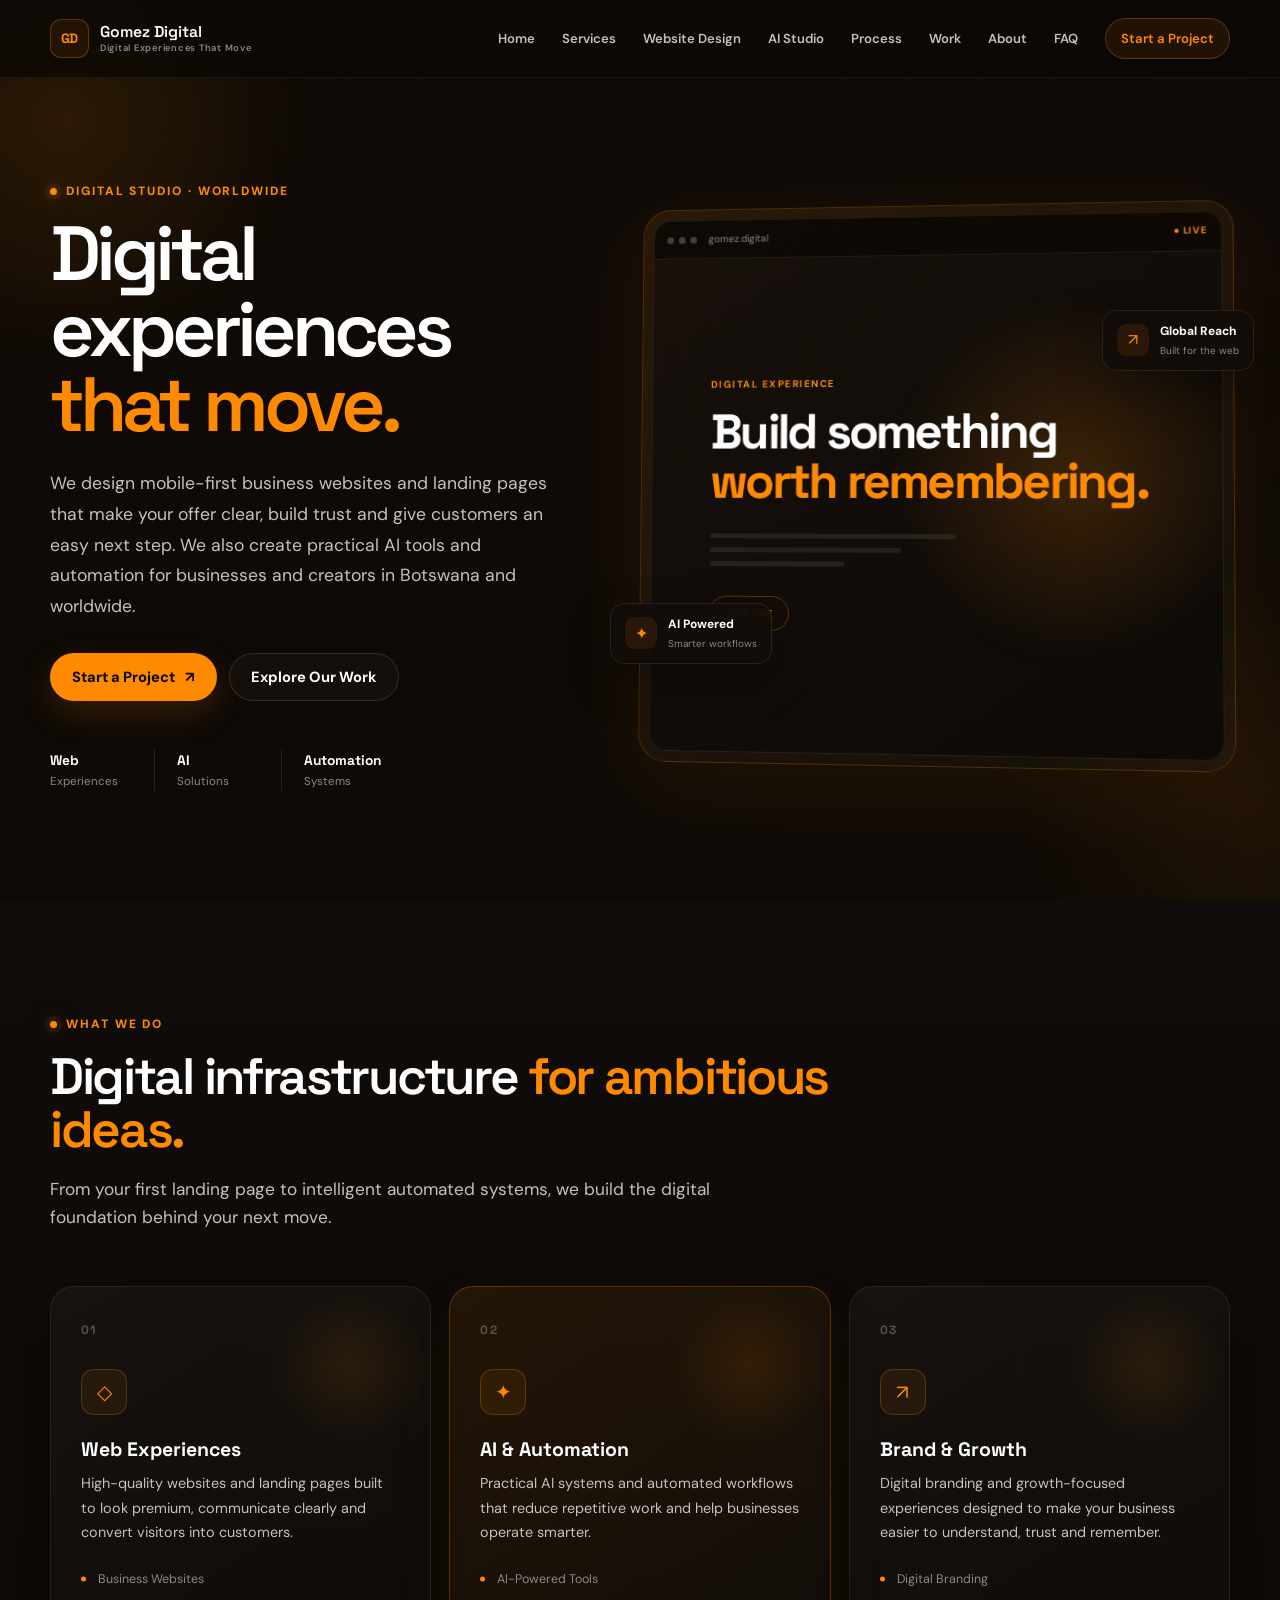
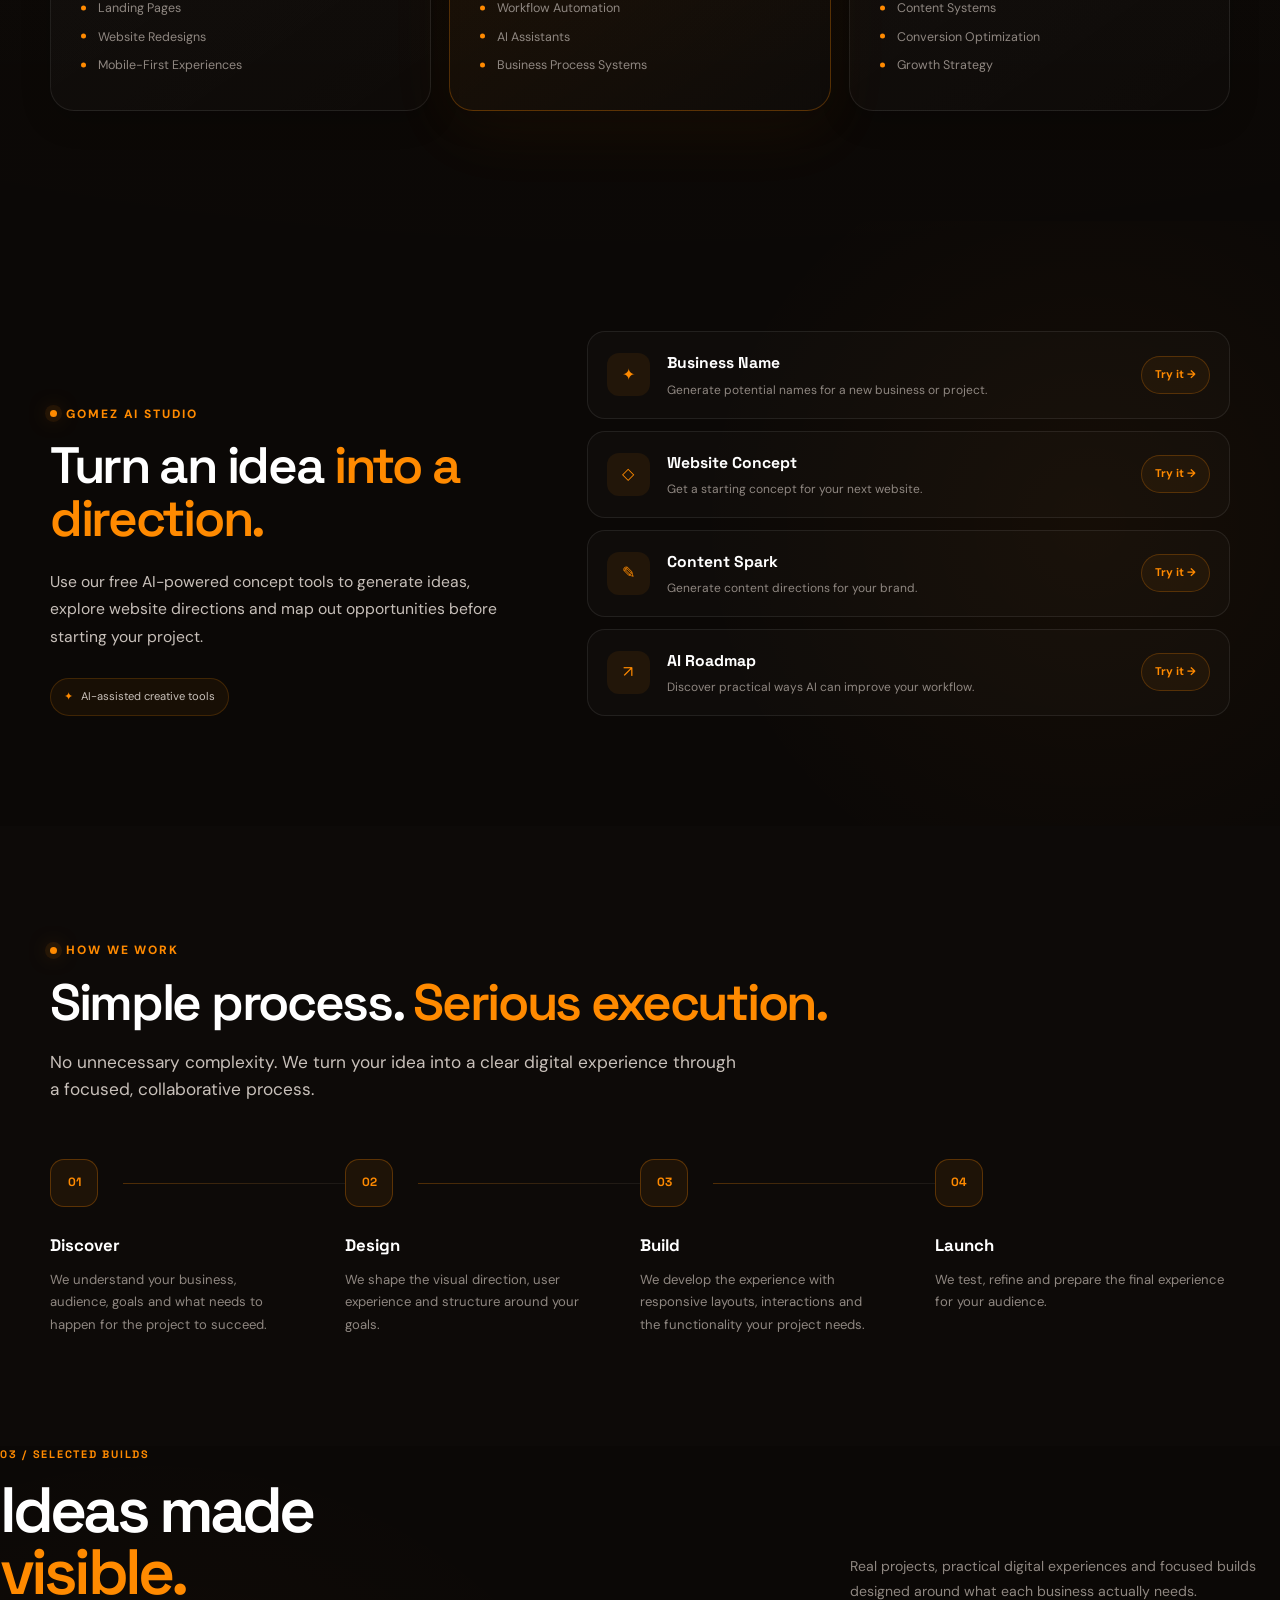
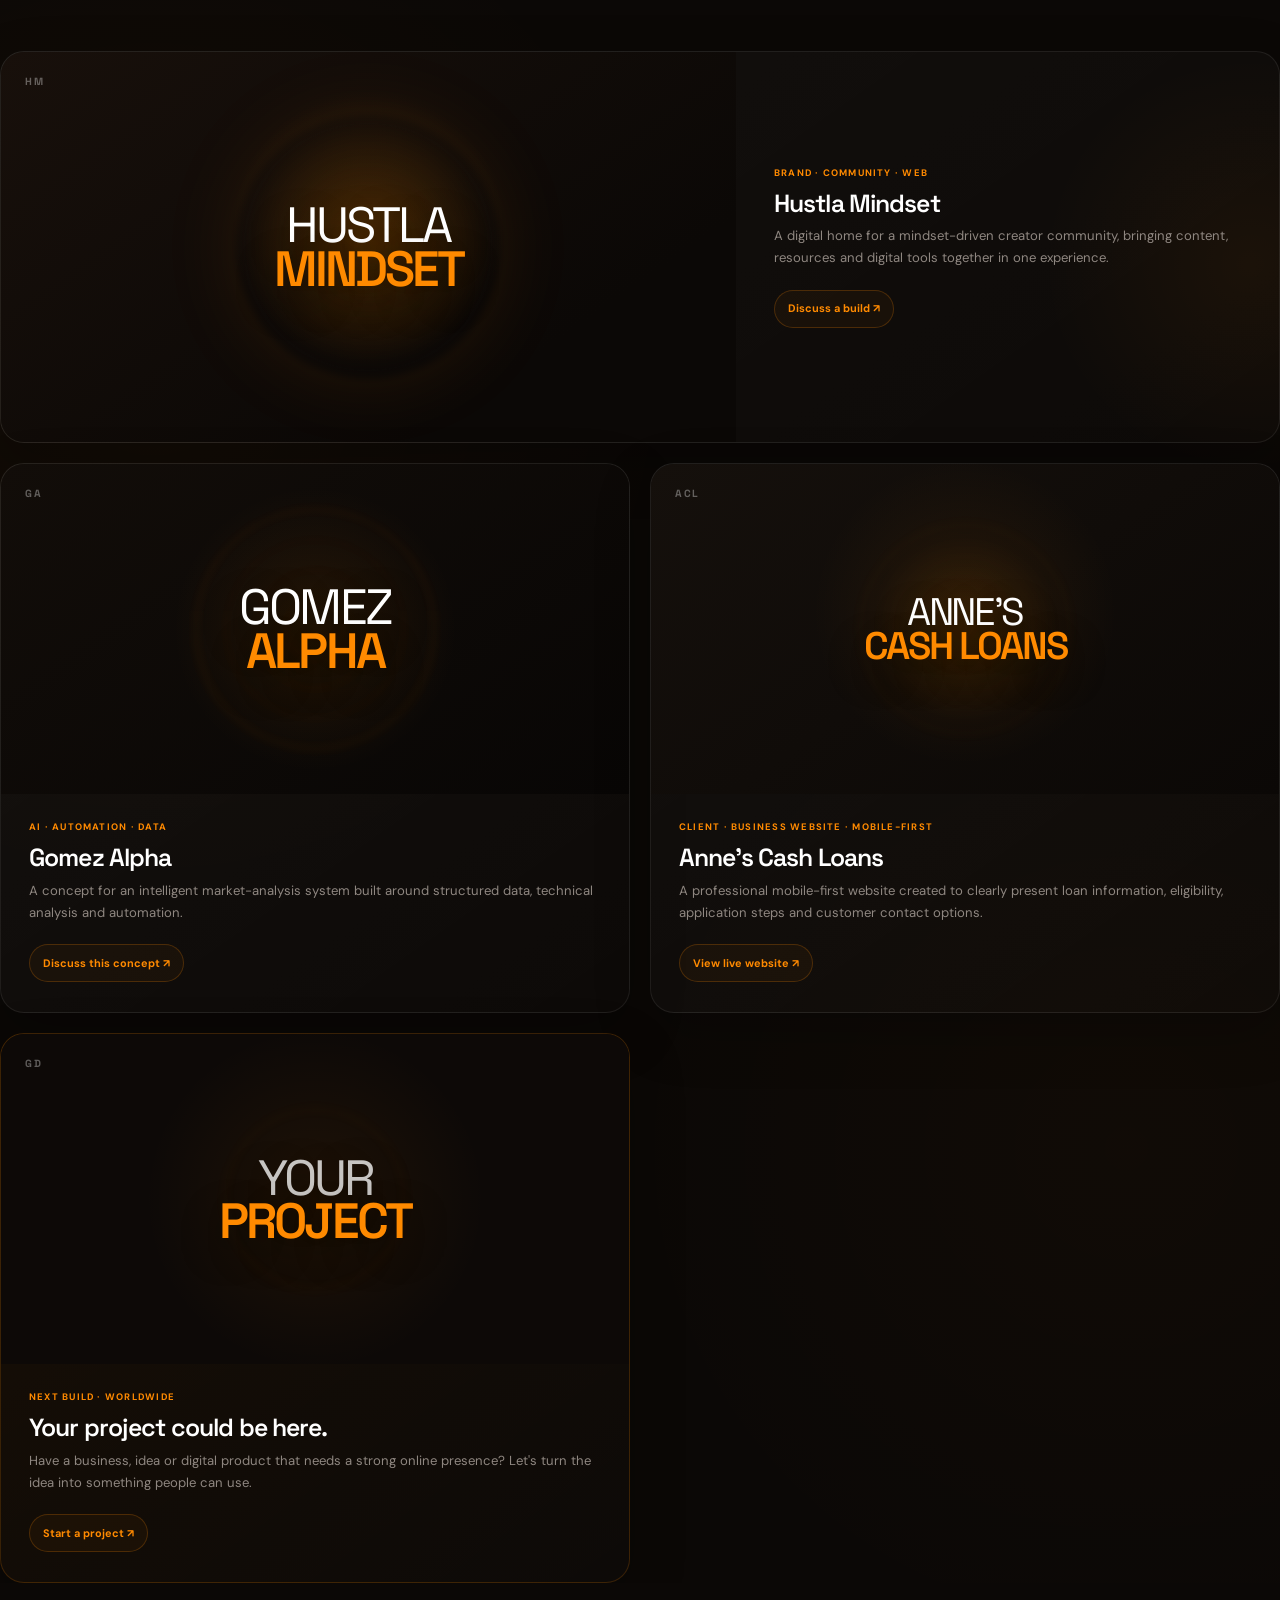
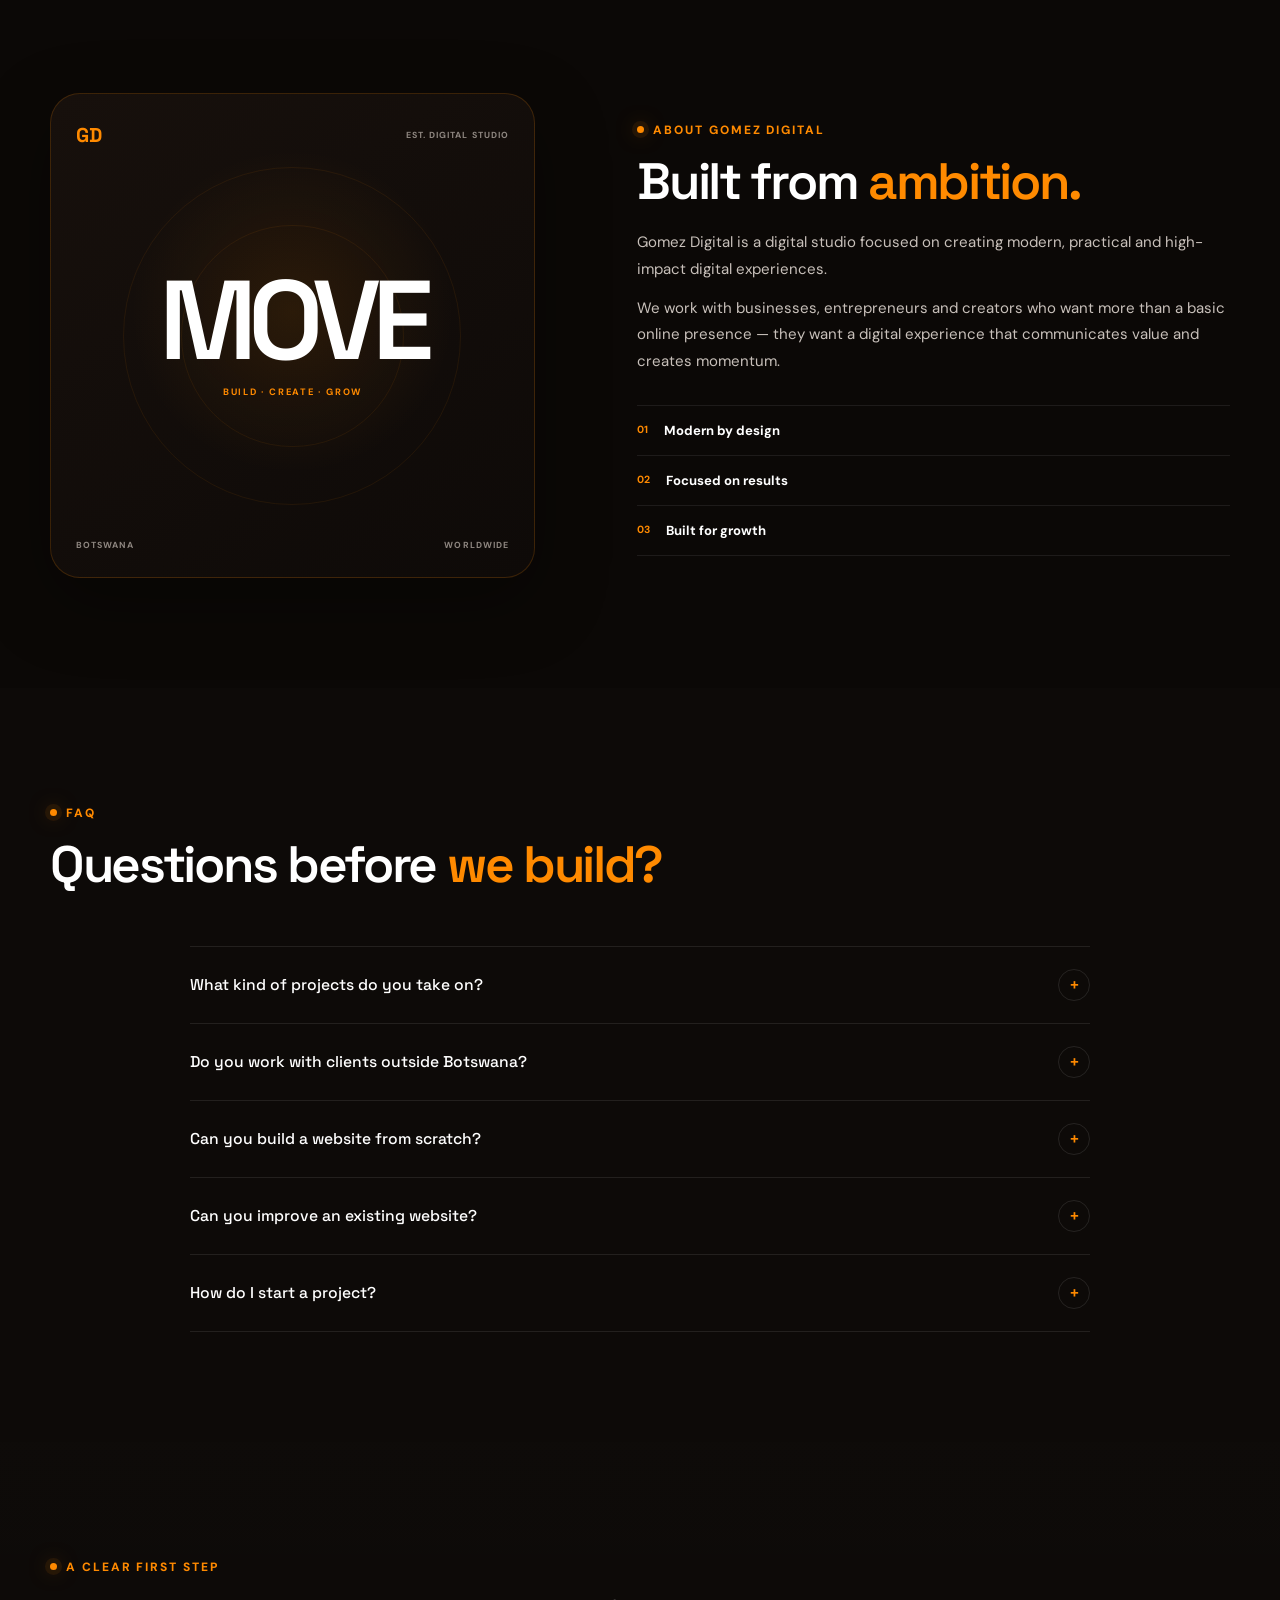
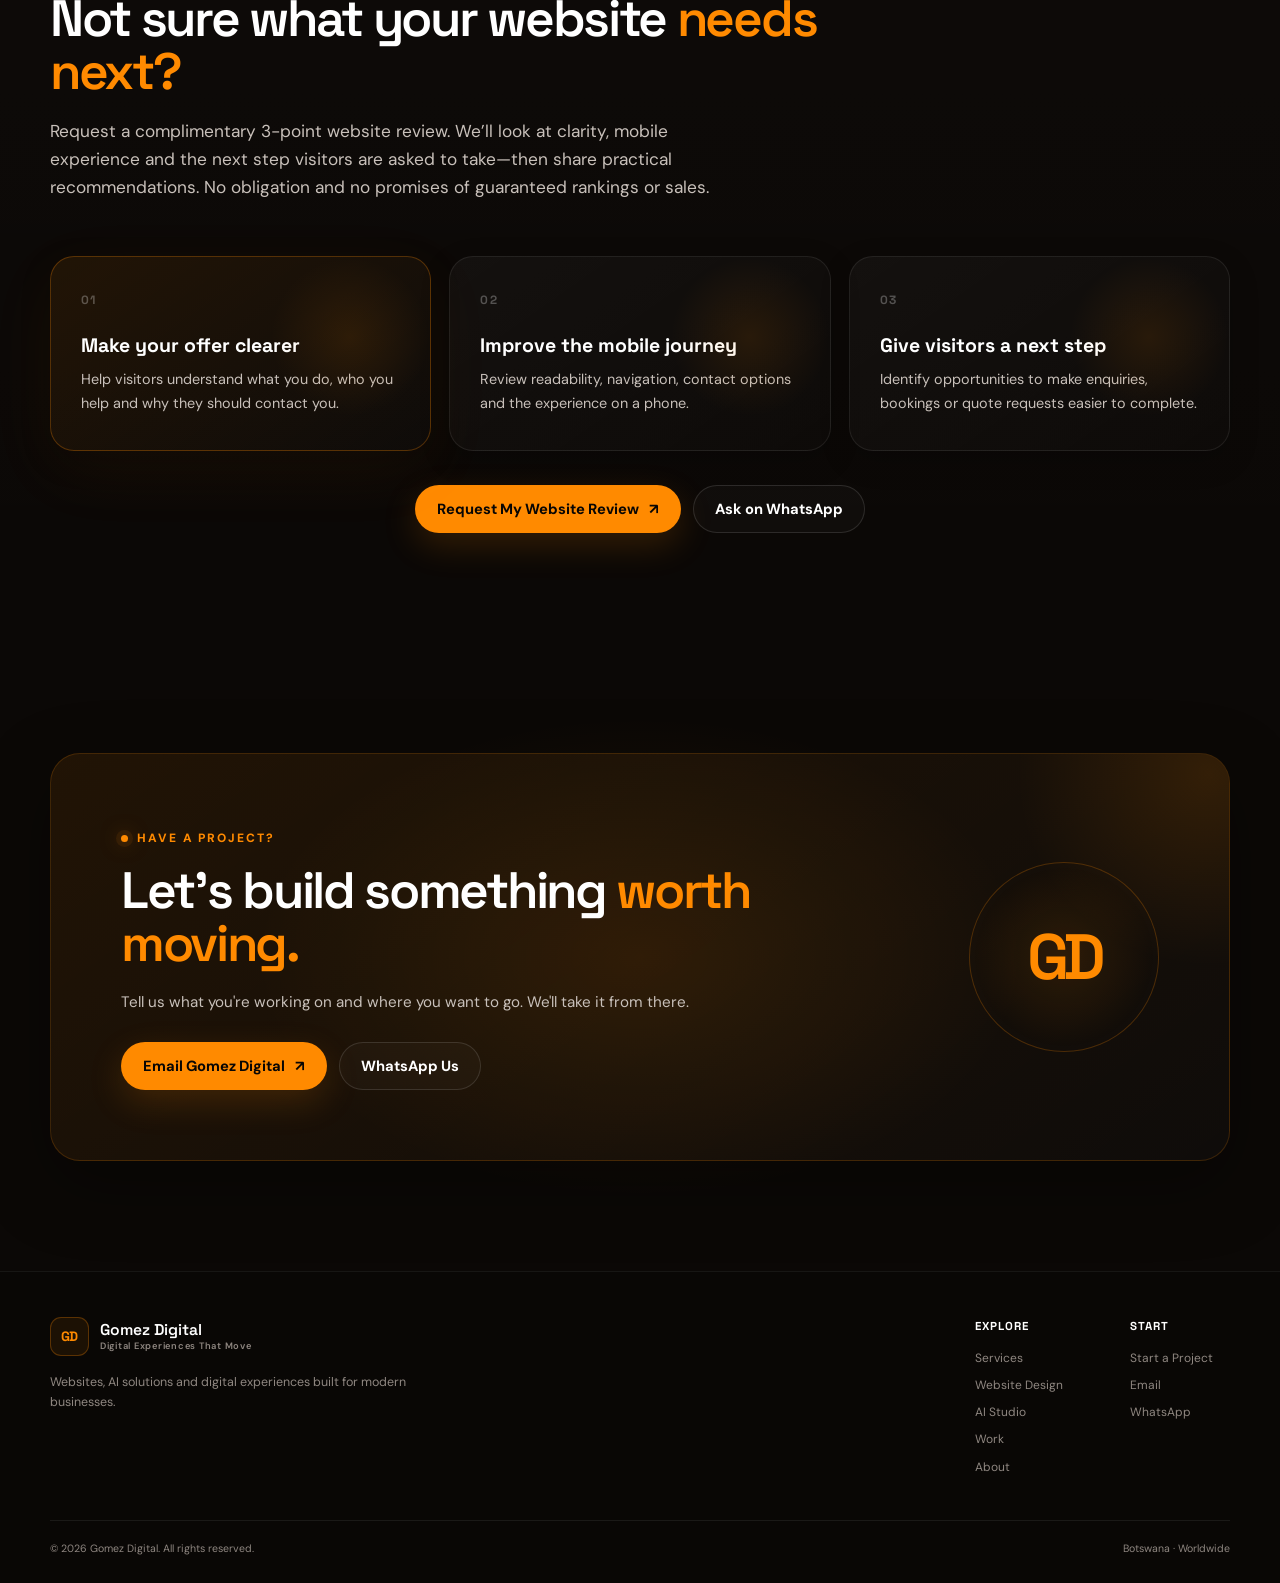
==== index.html @ 548ee17a "Use PNG favicon for Google Search compatibility" ====
<!DOCTYPE html>
<html lang="en">
<head>
  <meta charset="UTF-8">

  <meta name="viewport" content="width=device-width, initial-scale=1.0">

  <title>Gomez Digital | Website Design, Landing Pages & AI Automation</title>

  <meta
    name="description"
    content="Gomez Digital designs mobile-first business websites, landing pages and website redesigns, with practical AI and automation for businesses and creators in Botswana and worldwide."
  >

  <meta
    name="keywords"
    content="Gomez Digital, website design, web design agency, business website, landing page design, website redesign, mobile-friendly website, small business website, Botswana web designer, website designer worldwide, AI automation, digital branding"
  >

  <meta name="author" content="Gomez Digital">

  <meta name="robots" content="index, follow">

  <link
    rel="canonical"
    href="https://gomezdigital.github.io/gomez-digital/"
  >

  <!-- Open Graph -->
  <meta property="og:type" content="website">
  <meta property="og:title" content="Gomez Digital | Digital Experiences That Move">
  <meta
    property="og:description"
    content="Mobile-first business websites, landing pages and website redesigns, plus practical AI and automation for businesses in Botswana and worldwide."
  >
  <meta
    property="og:url"
    content="https://gomezdigital.github.io/gomez-digital/"
  >
  <meta property="og:site_name" content="Gomez Digital">
  <meta property="og:image" content="https://gomezdigital.github.io/gomez-digital/social-preview.svg">
  <meta property="og:image:width" content="1200">
  <meta property="og:image:height" content="630">
  <meta property="og:image:alt" content="Gomez Digital — Digital Experiences That Move">

  <!-- Twitter / X -->
  <meta name="twitter:card" content="summary_large_image">
  <meta name="twitter:image" content="https://gomezdigital.github.io/gomez-digital/social-preview.svg">
  <meta name="twitter:image:alt" content="Gomez Digital — Digital Experiences That Move">
  <meta name="twitter:title" content="Gomez Digital | Digital Experiences That Move">
  <meta
    name="twitter:description"
    content="Website design, landing pages, website redesigns and practical AI automation for businesses and creators."
  >

  <!-- Theme -->
  <meta name="theme-color" content="#0b0806">

  <!-- Fonts -->
  <link rel="preconnect" href="https://fonts.googleapis.com">
  <link rel="preconnect" href="https://fonts.gstatic.com" crossorigin>

  <link
    href="https://fonts.googleapis.com/css2?family=DM+Sans:wght@400;500;600;700&family=Space+Grotesk:wght@400;500;600;700&display=swap"
    rel="stylesheet"
  >

  <!-- Main stylesheet -->
  <link rel="stylesheet" href="style.css">

  <!-- Favicon -->
  <link rel="icon" href="https://gomezdigital.github.io/gomez-digital/favicon.png" type="image/png" sizes="96x96">
  <link rel="apple-touch-icon" href="https://gomezdigital.github.io/gomez-digital/favicon.png">

  <!-- Structured Data -->
<script type="application/ld+json">
{
  "@context": "https://schema.org",
  "@type": "ProfessionalService",
  "name": "Gomez Digital",
  "url": "https://gomezdigital.github.io/gomez-digital/",
  "logo": "https://gomezdigital.github.io/gomez-digital/logo.svg",
  "email": "gomezdigital514@gmail.com",
  "telephone": "+26771086913",
  "description": "Gomez Digital creates websites, landing pages, AI-powered solutions, automation systems, digital branding and growth-focused digital experiences.",
  "areaServed": "Worldwide",
  "serviceType": [
    "Website Design",
    "Website Development",
    "Landing Page Design",
    "AI Solutions",
    "Business Automation",
    "Digital Branding",
    "Website Redesign"
  ]
}
</script>

  <!-- Website identity for Google Search -->
  <script type="application/ld+json">
  {
    "@context": "https://schema.org",
    "@type": "WebSite",
    "name": "Gomez Digital",
    "alternateName": "Gomez Digital Studio",
    "url": "https://gomezdigital.github.io/gomez-digital/",
    "publisher": {
      "@type": "Organization",
      "name": "Gomez Digital",
      "url": "https://gomezdigital.github.io/gomez-digital/",
      "logo": {
        "@type": "ImageObject",
        "url": "https://gomezdigital.github.io/gomez-digital/logo.svg"
      }
    }
  }
  </script>
</head>

<body>

  <!-- =========================
       LOADER
  ========================== -->
  <div class="loader" id="loader">
    <div class="loader-inner">
      <div class="loader-mark">GD</div>
      <div class="loader-brand">Gomez Digital</div>
      <div class="loader-subtitle">DIGITAL STUDIO</div>
      <div class="loader-line">
        <span></span>
      </div>
    </div>
  </div>


  <!-- =========================
       HEADER
  ========================== -->
  <header class="site-header" id="siteHeader">

    <div class="container nav-container">

      <a href="#home" class="brand" aria-label="Gomez Digital Home">
        <span class="brand-mark">GD</span>

        <span class="brand-text">
          <strong>Gomez Digital</strong>
          <small>Digital Experiences That Move</small>
        </span>
      </a>


      <button
        class="menu-toggle"
        id="menuToggle"
        aria-label="Open navigation menu"
        aria-expanded="false"
      >
        <span></span>
        <span></span>
        <span></span>
      </button>


      <nav class="main-nav" id="mainNav">

        <a href="#home">Home</a>

        <a href="#services">Services</a>

        <a href="website-design.html">Website Design</a>

        <a href="#ai-studio">AI Studio</a>

        <a href="#process">Process</a>

        <a href="#work">Work</a>

        <a href="#about">About</a>

        <a href="#faq">FAQ</a>

        <a href="#contact" class="nav-cta">
          Start a Project
        </a>

      </nav>

    </div>

  </header>


  <main>

    <!-- =========================
         HERO
    ========================== -->
    <section class="hero section" id="home">

      <div class="hero-grid"></div>

      <div class="hero-orb hero-orb-one"></div>
      <div class="hero-orb hero-orb-two"></div>

      <div class="container hero-container">

        <div class="hero-content reveal">

          <div class="eyebrow">
            <span class="eyebrow-dot"></span>
            DIGITAL STUDIO · WORLDWIDE
          </div>


          <h1>
            Digital experiences
            <span>that move.</span>
          </h1>


          <p class="hero-description">
            We design mobile-first business websites and landing pages that make your offer clear, build trust and give customers an easy next step. We also create practical AI tools and automation for businesses and creators in Botswana and worldwide.
          </p>


          <div class="hero-actions">

            <a href="#contact" class="btn btn-primary">
              Start a Project
              <span>↗</span>
            </a>

            <a href="#work" class="btn btn-secondary">
              Explore Our Work
            </a>

          </div>


          <div class="hero-trust">

            <div class="trust-item">
              <strong>Web</strong>
              <span>Experiences</span>
            </div>

            <div class="trust-item">
              <strong>AI</strong>
              <span>Solutions</span>
            </div>

            <div class="trust-item">
              <strong>Automation</strong>
              <span>Systems</span>
            </div>

          </div>

        </div>


        <div class="hero-visual reveal">

          <div class="visual-frame">

            <div class="visual-topbar">

              <div class="window-controls">
                <span></span>
                <span></span>
                <span></span>
              </div>

              <div class="visual-url">
                gomez.digital
              </div>

              <div class="visual-status">
                ● LIVE
              </div>

            </div>


            <div class="visual-screen">

              <div class="visual-glow"></div>

              <div class="visual-content">

                <span class="visual-label">
                  DIGITAL EXPERIENCE
                </span>

                <h2>
                  Build something
                  <span>worth remembering.</span>
                </h2>

                <div class="visual-lines">
                  <span></span>
                  <span></span>
                  <span></span>
                </div>

                <div class="visual-button">
                  EXPLORE
                </div>

              </div>

            </div>

          </div>


          <div class="floating-card floating-card-one">
            <span class="floating-icon">✦</span>
            <div>
              <strong>AI Powered</strong>
              <small>Smarter workflows</small>
            </div>
          </div>


          <div class="floating-card floating-card-two">
            <span class="floating-icon">↗</span>
            <div>
              <strong>Global Reach</strong>
              <small>Built for the web</small>
            </div>
          </div>

        </div>

      </div>

    </section>


    <!-- =========================
         SERVICES
    ========================== -->
    <section class="section services-section" id="services">

      <div class="container">

        <div class="section-heading reveal">

          <div class="eyebrow">
            <span class="eyebrow-dot"></span>
            WHAT WE DO
          </div>

          <h2>
            Digital infrastructure
            <span>for ambitious ideas.</span>
          </h2>

          <p>
            From your first landing page to intelligent automated systems,
            we build the digital foundation behind your next move.
          </p>

        </div>


        <div class="services-grid">


          <article class="service-card reveal">

            <div class="service-number">01</div>

            <div class="service-icon">
              ◇
            </div>

            <h3>
              Web Experiences
            </h3>

            <p>
              High-quality websites and landing pages built to look
              premium, communicate clearly and convert visitors into
              customers.
            </p>

            <ul>
              <li>Business Websites</li>
              <li>Landing Pages</li>
              <li>Website Redesigns</li>
              <li>Mobile-First Experiences</li>
            </ul>

          </article>


          <article class="service-card featured reveal">

            <div class="service-number">02</div>

            <div class="service-icon">
              ✦
            </div>

            <h3>
              AI & Automation
            </h3>

            <p>
              Practical AI systems and automated workflows that reduce
              repetitive work and help businesses operate smarter.
            </p>

            <ul>
              <li>AI-Powered Tools</li>
              <li>Workflow Automation</li>
              <li>AI Assistants</li>
              <li>Business Process Systems</li>
            </ul>

          </article>


          <article class="service-card reveal">

            <div class="service-number">03</div>

            <div class="service-icon">
              ↗
            </div>

            <h3>
              Brand & Growth
            </h3>

            <p>
              Digital branding and growth-focused experiences designed
              to make your business easier to understand, trust and
              remember.
            </p>

            <ul>
              <li>Digital Branding</li>
              <li>Content Systems</li>
              <li>Conversion Optimization</li>
              <li>Growth Strategy</li>
            </ul>

          </article>

        </div>

      </div>

    </section>


    <!-- =========================
         AI STUDIO
    ========================== -->
    <section class="section ai-section" id="ai-studio">

      <div class="container">

        <div class="ai-layout">

          <div class="ai-copy reveal">

            <div class="eyebrow">
              <span class="eyebrow-dot"></span>
              GOMEZ AI STUDIO
            </div>

            <h2>
              Turn an idea
              <span>into a direction.</span>
            </h2>

            <p>
              Use our free AI-powered concept tools to generate ideas,
              explore website directions and map out opportunities before
              starting your project.
            </p>

            <div class="ai-badge">
              <span>✦</span>
              AI-assisted creative tools
            </div>

          </div>


          <div class="ai-tools reveal">


            <div class="ai-tool">

              <div class="tool-icon">✦</div>

              <div class="tool-content">
                <h3>Business Name</h3>
                <p>
                  Generate potential names for a new business or project.
                </p>
              </div>

              <button
                class="tool-button"
                data-tool="business-name"
              >
                Try it →
              </button>

            </div>


            <div class="ai-tool">

              <div class="tool-icon">◇</div>

              <div class="tool-content">
                <h3>Website Concept</h3>
                <p>
                  Get a starting concept for your next website.
                </p>
              </div>

              <button
                class="tool-button"
                data-tool="website-concept"
              >
                Try it →
              </button>

            </div>


            <div class="ai-tool">

              <div class="tool-icon">✎</div>

              <div class="tool-content">
                <h3>Content Spark</h3>
                <p>
                  Generate content directions for your brand.
                </p>
              </div>

              <button
                class="tool-button"
                data-tool="content-spark"
              >
                Try it →
              </button>

            </div>


            <div class="ai-tool">

              <div class="tool-icon">↗</div>

              <div class="tool-content">
                <h3>AI Roadmap</h3>
                <p>
                  Discover practical ways AI can improve your workflow.
                </p>
              </div>

              <button
                class="tool-button"
                data-tool="ai-roadmap"
              >
                Try it →
              </button>

            </div>

          </div>

        </div>

      </div>

    </section>


    <!-- =========================
         PROCESS
    ========================== -->
    <section class="section process-section" id="process">

      <div class="container">

        <div class="section-heading reveal">

          <div class="eyebrow">
            <span class="eyebrow-dot"></span>
            HOW WE WORK
          </div>

          <h2>
            Simple process.
            <span>Serious execution.</span>
          </h2>

          <p>
            No unnecessary complexity. We turn your idea into a clear
            digital experience through a focused, collaborative process.
          </p>

        </div>


        <div class="process-grid">


          <div class="process-step reveal">

            <div class="process-number">
              01
            </div>

            <div class="process-line"></div>

            <h3>
              Discover
            </h3>

            <p>
              We understand your business, audience, goals and what
              needs to happen for the project to succeed.
            </p>

          </div>


          <div class="process-step reveal">

            <div class="process-number">
              02
            </div>

            <div class="process-line"></div>

            <h3>
              Design
            </h3>

            <p>
              We shape the visual direction, user experience and
              structure around your goals.
            </p>

          </div>


          <div class="process-step reveal">

            <div class="process-number">
              03
            </div>

            <div class="process-line"></div>

            <h3>
              Build
            </h3>

            <p>
              We develop the experience with responsive layouts,
              interactions and the functionality your project needs.
            </p>

          </div>


          <div class="process-step reveal">

            <div class="process-number">
              04
            </div>

            <div class="process-line"></div>

            <h3>
              Launch
            </h3>

            <p>
              We test, refine and prepare the final experience for
              your audience.
            </p>

          </div>

        </div>

      </div>

    </section>


    <!-- =========================
         WORK
    ========================== -->
    <section class="section-pad" id="work">
  <div class="section-head reveal">
    <div>
      <span class="section-number">03 / SELECTED BUILDS</span>
      <h2>Ideas made<br><em>visible.</em></h2>
    </div>
    <p>
      Real projects, practical digital experiences and focused builds designed
      around what each business actually needs.
    </p>
  </div>  <div class="work-grid"><article class="project project-large reveal">
  <div class="project-art art-hustla">
    <span>HM</span>
    <div>
      HUSTLA<br>
      <b>MINDSET</b>
    </div>
  </div>

  <div class="project-info">
    <span>BRAND · COMMUNITY · WEB</span>
    <h3>Hustla Mindset</h3>
    <p>
      A digital home for a mindset-driven creator community, bringing
      content, resources and digital tools together in one experience.
    </p>
    <a href="#contact">Discuss a build ↗</a>
  </div>
</article>

<article class="project reveal delay-1">
  <div class="project-art art-alpha">
    <span>GA</span>
    <div>
      GOMEZ<br>
      <b>ALPHA</b>
    </div>
  </div>

  <div class="project-info">
    <span>AI · AUTOMATION · DATA</span>
    <h3>Gomez Alpha</h3>
    <p>
      A concept for an intelligent market-analysis system built around
      structured data, technical analysis and automation.
    </p>
    <a
  href="#contact"
>
  Discuss this concept ↗
    </a>
  </div>
</article>

<article class="project reveal">
  <div class="project-art art-client">
    <span>ACL</span>
    <div>
      ANNE'S<br>
      <b>CASH LOANS</b>
    </div>
  </div>

  <div class="project-info">
    <span>CLIENT · BUSINESS WEBSITE · MOBILE-FIRST</span>
    <h3>Anne's Cash Loans</h3>
    <p>
      A professional mobile-first website created to clearly present
      loan information, eligibility, application steps and customer
      contact options.
    </p>
    <a
      href="https://gomezdigital.github.io/annes-cash-loans/"
      target="_blank"
      rel="noopener noreferrer"
    >
      View live website ↗
    </a>
  </div>
</article>

<article class="project project-cta reveal">
  <div class="project-art art-next">
    <span>GD</span>
    <div>
      YOUR<br>
      <b>PROJECT</b>
    </div>
  </div>

  <div class="project-info">
    <span>NEXT BUILD · WORLDWIDE</span>
    <h3>Your project could be here.</h3>
    <p>
      Have a business, idea or digital product that needs a strong online
      presence? Let's turn the idea into something people can use.
    </p>
    <a href="#contact">Start a project ↗</a>
  </div>
</article>

  </div>
    </section>


    <!-- =========================
         ABOUT
    ========================== -->
    <section class="section about-section" id="about">

      <div class="container">

        <div class="about-layout">

          <div class="about-visual reveal">

            <div class="about-card">

              <div class="about-card-top">
                <span>GD</span>
                <small>EST. DIGITAL STUDIO</small>
              </div>

              <div class="about-card-center">
                <strong>MOVE</strong>
                <span>BUILD · CREATE · GROW</span>
              </div>

              <div class="about-card-bottom">
                <span>BOTSWANA</span>
                <span>WORLDWIDE</span>
              </div>

            </div>

          </div>


          <div class="about-copy reveal">

            <div class="eyebrow">
              <span class="eyebrow-dot"></span>
              ABOUT GOMEZ DIGITAL
            </div>

            <h2>
              Built from
              <span>ambition.</span>
            </h2>

            <p>
              Gomez Digital is a digital studio focused on creating
              modern, practical and high-impact digital experiences.
            </p>

            <p>
              We work with businesses, entrepreneurs and creators who
              want more than a basic online presence — they want a
              digital experience that communicates value and creates
              momentum.
            </p>

            <div class="about-points">

              <div>
                <span>01</span>
                <strong>Modern by design</strong>
              </div>

              <div>
                <span>02</span>
                <strong>Focused on results</strong>
              </div>

              <div>
                <span>03</span>
                <strong>Built for growth</strong>
              </div>

            </div>

          </div>

        </div>

      </div>

    </section>


    <!-- =========================
         FAQ
    ========================== -->
    <section class="section faq-section" id="faq">

      <div class="container">

        <div class="section-heading reveal">

          <div class="eyebrow">
            <span class="eyebrow-dot"></span>
            FAQ
          </div>

          <h2>
            Questions before
            <span>we build?</span>
          </h2>

        </div>


        <div class="faq-list">


          <details class="faq-item reveal">

            <summary>
              What kind of projects do you take on?
              <span>+</span>
            </summary>

            <p>
              We work on business websites, landing pages, website
              redesigns, AI-powered tools, automation systems,
              digital branding and other custom digital projects.
            </p>

          </details>


          <details class="faq-item reveal">

            <summary>
              Do you work with clients outside Botswana?
              <span>+</span>
            </summary>

            <p>
              Yes. Gomez Digital is designed to work with clients
              worldwide. Projects can be handled remotely through
              online communication and collaboration.
            </p>

          </details>


          <details class="faq-item reveal">

            <summary>
              Can you build a website from scratch?
              <span>+</span>
            </summary>

            <p>
              Yes. We can take a project from an initial idea and
              structure through design, development, testing and launch.
            </p>

          </details>


          <details class="faq-item reveal">

            <summary>
              Can you improve an existing website?
              <span>+</span>
            </summary>

            <p>
              Yes. We can redesign an existing website, improve its
              structure and user experience, make it more responsive,
              and introduce new functionality.
            </p>

          </details>


          <details class="faq-item reveal">

            <summary>
              How do I start a project?
              <span>+</span>
            </summary>

            <p>
              Send us a short description of what you want to build,
              your goals and any relevant links or references. We'll
              use that information to understand the project and
              determine the next step.
            </p>

          </details>

        </div>

      </div>

    </section>


    <!-- =========================
         COMPLIMENTARY WEBSITE REVIEW
    ========================== -->
    <section class="section services-section" id="website-review">
      <div class="container">
        <div class="section-heading reveal">
          <div class="eyebrow"><span class="eyebrow-dot"></span> A CLEAR FIRST STEP</div>
          <h2>Not sure what your website <span>needs next?</span></h2>
          <p>Request a complimentary 3-point website review. We’ll look at clarity, mobile experience and the next step visitors are asked to take—then share practical recommendations. No obligation and no promises of guaranteed rankings or sales.</p>
        </div>
        <div class="services-grid">
          <article class="service-card featured reveal">
            <div class="service-number">01</div>
            <h3>Make your offer clearer</h3>
            <p>Help visitors understand what you do, who you help and why they should contact you.</p>
          </article>
          <article class="service-card reveal">
            <div class="service-number">02</div>
            <h3>Improve the mobile journey</h3>
            <p>Review readability, navigation, contact options and the experience on a phone.</p>
          </article>
          <article class="service-card reveal">
            <div class="service-number">03</div>
            <h3>Give visitors a next step</h3>
            <p>Identify opportunities to make enquiries, bookings or quote requests easier to complete.</p>
          </article>
        </div>
        <div class="hero-actions" style="justify-content:center; margin-top:34px;">
          <a class="btn btn-primary" href="mailto:gomezdigital514@gmail.com?subject=Complimentary%20Website%20Review&body=Hi%20Gomez%20Digital%2C%0A%0APlease%20review%20my%20website.%0A%0ABusiness%20name%3A%0AWebsite%20URL%3A%0AMain%20goal%3A%0A">Request My Website Review <span>↗</span></a>
          <a class="btn btn-secondary" href="https://wa.me/26771086913?text=Hi%20Gomez%20Digital%2C%20I%27d%20like%20a%20complimentary%20website%20review." target="_blank" rel="noopener noreferrer">Ask on WhatsApp</a>
        </div>
      </div>
    </section>

    <!-- =========================
         CTA
    ========================== -->
    <section class="section cta-section" id="contact">

      <div class="cta-glow"></div>

      <div class="container">

        <div class="cta-box reveal">

          <div class="cta-content">

            <div class="eyebrow">
              <span class="eyebrow-dot"></span>
              HAVE A PROJECT?
            </div>

            <h2>
              Let's build something
              <span>worth moving.</span>
            </h2>

            <p>
              Tell us what you're working on and where you want to go.
              We'll take it from there.
            </p>

            <div class="cta-actions">

              <a
                href="mailto:gomezdigital514@gmail.com?subject=Project%20Enquiry%20-%20Gomez%20Digital"
                class="btn btn-primary"
              >
                Email Gomez Digital
                <span>↗</span>
              </a>

              <a
                href="https://wa.me/26771086913?text=Hi%20Gomez%20Digital%2C%20I'd%20like%20to%20discuss%20a%20project."
                target="_blank"
                rel="noopener noreferrer"
                class="btn btn-secondary"
              >
                WhatsApp Us
              </a>

            </div>

          </div>


          <div class="cta-mark">
            GD
          </div>

        </div>

      </div>

    </section>

  </main>


  <!-- =========================
       FOOTER
  ========================== -->
  <footer class="site-footer">

    <div class="container">

      <div class="footer-top">

        <div class="footer-brand">

          <a href="#home" class="brand">

            <span class="brand-mark">
              GD
            </span>

            <span class="brand-text">
              <strong>Gomez Digital</strong>
              <small>Digital Experiences That Move</small>
            </span>

          </a>

          <p>
            Websites, AI solutions and digital experiences
            built for modern businesses.
          </p>

        </div>


        <div class="footer-links">

          <div>
            <h4>Explore</h4>

            <a href="#services">Services</a>
            <a href="website-design.html">Website Design</a>
            <a href="#ai-studio">AI Studio</a>
            <a href="#work">Work</a>
            <a href="#about">About</a>

          </div>


          <div>
            <h4>Start</h4>

            <a href="#contact">Start a Project</a>

            <a href="mailto:gomezdigital514@gmail.com">
              Email
            </a>

            <a
              href="https://wa.me/26771086913"
              target="_blank"
              rel="noopener noreferrer"
            >
              WhatsApp
            </a>

          </div>

        </div>

      </div>


      <div class="footer-bottom">

        <span>
          © <span id="currentYear"></span> Gomez Digital. All rights reserved.
        </span>

        <span>
          Botswana · Worldwide
        </span>

      </div>

    </div>

  </footer>


  <!-- =========================
       AI TOOL MODAL
  ========================== -->
  <div
    class="tool-modal"
    id="toolModal"
    aria-hidden="true"
  >

    <div class="tool-modal-backdrop" id="toolModalBackdrop"></div>

    <div class="tool-modal-box">

      <button
        class="tool-modal-close"
        id="toolModalClose"
        aria-label="Close tool"
      >
        ×
      </button>

      <div class="tool-modal-icon" id="toolModalIcon">
        ✦
      </div>

      <span class="eyebrow" id="toolModalEyebrow">
        AI TOOL
      </span>

      <h2 id="toolModalTitle">
        AI Tool
      </h2>

      <p id="toolModalDescription">
        Explore a Gomez Digital AI tool.
      </p>

      <div class="tool-input-area">

        <label for="toolInput" id="toolInputLabel">
          Tell us what you're working on
        </label>

        <textarea
          id="toolInput"
          rows="4"
          placeholder="Type your idea here..."
        ></textarea>

        <button
          class="btn btn-primary"
          id="toolGenerate"
        >
          Generate
          <span>✦</span>
        </button>

      </div>

      <div
        class="tool-result"
        id="toolResult"
        aria-live="polite"
      ></div>

    </div>

  </div>


  <!-- Main JavaScript -->
  <script src="script.js"></script>

</body>
    </html>
---- style.css ----
/* =========================================================
   GOMEZ DIGITAL
   V6 RESPONSIVE MASTER STYLESHEET
   Built specifically for the current index.html
   ========================================================= */


/* =========================================================
   01. ROOT
   ========================================================= */

:root {
  --bg: #0b0806;
  --bg-soft: #100c09;
  --surface: #15100d;
  --surface-2: #1b1410;
  --surface-3: #211811;

  --text: #ffffff;
  --text-soft: #c8c0ba;
  --text-muted: #8f8781;

  --accent: #ff8a00;
  --accent-light: #ffad4d;
  --accent-soft: rgba(255, 138, 0, 0.10);
  --accent-glow: rgba(255, 138, 0, 0.22);

  --border: rgba(255, 255, 255, 0.08);
  --border-strong: rgba(255, 255, 255, 0.13);
  --border-accent: rgba(255, 138, 0, 0.28);

  --shadow-sm:
    0 10px 30px rgba(0, 0, 0, 0.20);

  --shadow:
    0 24px 70px rgba(0, 0, 0, 0.34);

  --shadow-accent:
    0 25px 80px rgba(255, 138, 0, 0.12);

  --container: 1180px;
  --header-height: 78px;

  --radius-sm: 10px;
  --radius-md: 16px;
  --radius-lg: 24px;
  --radius-xl: 32px;

  --ease: 0.3s ease;
}


/* =========================================================
   02. RESET
   ========================================================= */

*,
*::before,
*::after {
  box-sizing: border-box;
}

html {
  width: 100%;
  min-width: 0;
  margin: 0;
  padding: 0;

  scroll-behavior: smooth;

  overflow-x: hidden;

  background: var(--bg);
}

body {
  width: 100%;
  min-width: 0;
  max-width: 100%;

  margin: 0;
  padding: 0;

  background:
    radial-gradient(
      circle at 50% -20%,
      rgba(255, 138, 0, 0.035),
      transparent 38%
    ),
    var(--bg);

  color: var(--text);

  font-family:
    "DM Sans",
    Arial,
    sans-serif;

  line-height: 1.6;

  overflow-x: hidden;

  -webkit-font-smoothing: antialiased;
  text-rendering: optimizeLegibility;
}

body,
button,
a,
input,
textarea {
  -webkit-tap-highlight-color: transparent;
}

img,
svg,
video,
canvas {
  display: block;
  max-width: 100%;
  height: auto;
}

button,
input,
textarea,
select {
  font: inherit;
}

button {
  border: 0;
}

a {
  color: inherit;
  text-decoration: none;
}

ul,
ol {
  margin-top: 0;
}

h1,
h2,
h3,
h4,
p {
  overflow-wrap: break-word;
}

::selection {
  background: var(--accent);
  color: #080604;
}


/* =========================================================
   03. GLOBAL CONTAINER
   ========================================================= */

.container {
  width: min(
    calc(100% - 40px),
    var(--container)
  );

  max-width: var(--container);

  margin-inline: auto;

  min-width: 0;
}


/* =========================================================
   04. GLOBAL SECTIONS
   ========================================================= */

main {
  width: 100%;
  min-width: 0;
}

section {
  position: relative;

  width: 100%;
  min-width: 0;

  overflow: hidden;
}

.section {
  padding: 110px 0;
}


/* =========================================================
   05. TYPOGRAPHY
   ========================================================= */

h1,
h2,
h3,
h4 {
  font-family:
    "Space Grotesk",
    Arial,
    sans-serif;
}

.eyebrow {
  display: inline-flex;

  align-items: center;
  gap: 9px;

  margin-bottom: 18px;

  color: var(--accent);

  font-size: 0.75rem;
  font-weight: 800;

  line-height: 1.2;

  letter-spacing: 0.16em;
  text-transform: uppercase;
}

.eyebrow-dot {
  width: 7px;
  height: 7px;

  flex: 0 0 7px;

  border-radius: 50%;

  background: var(--accent);

  box-shadow:
    0 0 0 5px rgba(255, 138, 0, 0.08),
    0 0 20px rgba(255, 138, 0, 0.55);
}

.section-heading {
  max-width: 780px;

  margin: 0 0 55px;
}

.section-heading h2,
.ai-copy h2,
.about-copy h2,
.cta-content h2 {
  margin: 0;

  color: var(--text);

  font-family:
    "Space Grotesk",
    Arial,
    sans-serif;

  font-size:
    clamp(2rem, 4vw, 3.55rem);

  font-weight: 600;

  line-height: 1.04;

  letter-spacing: -0.045em;
}

.section-heading h2 span,
.ai-copy h2 span,
.about-copy h2 span,
.cta-content h2 span {
  color: var(--accent);
}

.section-heading > p {
  max-width: 690px;

  margin: 20px 0 0;

  color: var(--text-soft);

  font-size:
    clamp(0.98rem, 1.5vw, 1.08rem);
}


/* =========================================================
   06. BUTTONS
   ========================================================= */

.btn {
  display: inline-flex;

  align-items: center;
  justify-content: center;

  gap: 10px;

  min-height: 48px;

  padding: 12px 21px;

  border: 1px solid transparent;
  border-radius: 999px;

  font-size: 0.92rem;
  font-weight: 700;

  line-height: 1;

  cursor: pointer;

  white-space: nowrap;

  transition:
    transform var(--ease),
    background var(--ease),
    border-color var(--ease),
    box-shadow var(--ease),
    color var(--ease);
}

.btn:hover {
  transform: translateY(-2px);
}

.btn:focus-visible,
.tool-button:focus-visible,
.menu-toggle:focus-visible,
.work-link:focus-visible,
.tool-modal-close:focus-visible,
summary:focus-visible {
  outline: 2px solid var(--accent);
  outline-offset: 4px;
}

.btn-primary {
  background: var(--accent);
  color: #080604;

  box-shadow:
    0 12px 34px rgba(255, 138, 0, 0.17);
}

.btn-primary:hover {
  background: var(--accent-light);

  box-shadow:
    0 16px 42px rgba(255, 138, 0, 0.27);
}

.btn-secondary {
  background: rgba(255, 255, 255, 0.025);

  border-color:
    rgba(255, 255, 255, 0.12);

  color: var(--text);
}

.btn-secondary:hover {
  background:
    rgba(255, 255, 255, 0.07);

  border-color:
    rgba(255, 138, 0, 0.35);
}


/* =========================================================
   07. LOADER
   IMPORTANT:
   Preserve loader design.
   ========================================================= */

.loader {
  position: fixed;

  inset: 0;

  z-index: 99999;

  display: flex;

  align-items: center;
  justify-content: center;

  width: 100%;
  height: 100dvh;

  min-height: 100svh;

  padding:
    max(20px, env(safe-area-inset-top))
    max(20px, env(safe-area-inset-right))
    max(20px, env(safe-area-inset-bottom))
    max(20px, env(safe-area-inset-left));

  background:
    radial-gradient(
      circle at center,
      rgba(255, 138, 0, 0.08),
      transparent 34%
    ),
    #0b0806;

  opacity: 1;

  visibility: visible;

  transition:
    opacity 0.55s ease,
    visibility 0.55s ease;
}

.loader.hidden {
  opacity: 0;
  visibility: hidden;
  pointer-events: none;
}

.loader-inner {
  display: flex;

  flex-direction: column;

  align-items: center;
  justify-content: center;

  width: min(100%, 360px);

  text-align: center;
}

.loader-mark {
  display: flex;

  align-items: center;
  justify-content: center;

  width: clamp(72px, 20vw, 100px);
  height: clamp(72px, 20vw, 100px);

  margin-bottom: 22px;

  border: 1px solid rgba(255, 138, 0, 0.35);
  border-radius: 22px;

  background:
    linear-gradient(
      145deg,
      rgba(255, 138, 0, 0.15),
      rgba(255, 138, 0, 0.035)
    );

  color: var(--accent);

  font-family:
    "Space Grotesk",
    Arial,
    sans-serif;

  font-size: clamp(1.55rem, 6vw, 2.15rem);
  font-weight: 700;

  letter-spacing: -0.04em;

  box-shadow:
    0 0 60px rgba(255, 138, 0, 0.09);

  animation:
    loaderPulse 2.4s ease-in-out infinite;
}

.loader-brand {
  max-width: 100%;

  color: var(--text);

  font-family:
    "Space Grotesk",
    Arial,
    sans-serif;

  font-size:
    clamp(1.45rem, 6vw, 2rem);

  font-weight: 600;

  line-height: 1.1;

  letter-spacing: -0.04em;
}

.loader-subtitle {
  margin-top: 8px;

  color: var(--text-muted);

  font-size:
    clamp(0.62rem, 2.5vw, 0.72rem);

  font-weight: 700;

  letter-spacing: 0.28em;

  text-transform: uppercase;
}

.loader-line {
  width: min(180px, 60vw);
  height: 2px;

  margin-top: 28px;

  overflow: hidden;

  border-radius: 999px;

  background:
    rgba(255, 255, 255, 0.08);
}

.loader-line span {
  display: block;

  width: 42%;
  height: 100%;

  border-radius: inherit;

  background: var(--accent);

  box-shadow:
    0 0 18px rgba(255, 138, 0, 0.6);

  animation:
    loaderLine 1.5s ease-in-out infinite;
}

@keyframes loaderPulse {
  0%,
  100% {
    transform: translateY(0) scale(1);
  }

  50% {
    transform: translateY(-4px) scale(1.025);
  }
}

@keyframes loaderLine {
  0% {
    transform: translateX(-140%);
  }

  100% {
    transform: translateX(360%);
  }
}


/* =========================================================
   08. HEADER
   ========================================================= */

.site-header {
  position: fixed;

  top: 0;
  left: 0;

  z-index: 1000;

  width: 100%;

  height: var(--header-height);

  border-bottom:
    1px solid rgba(255, 255, 255, 0.055);

  background:
    rgba(11, 8, 6, 0.72);

  backdrop-filter:
    blur(18px);

  -webkit-backdrop-filter:
    blur(18px);

  transition:
    background var(--ease),
    border-color var(--ease),
    box-shadow var(--ease);
}

.site-header.scrolled {
  background:
    rgba(11, 8, 6, 0.92);

  border-color:
    rgba(255, 255, 255, 0.09);

  box-shadow:
    0 12px 40px rgba(0, 0, 0, 0.22);
}

.nav-container {
  position: relative;

  display: flex;

  align-items: center;
  justify-content: space-between;

  height: 100%;

  min-width: 0;
}

.brand {
  display: inline-flex;

  align-items: center;

  gap: 11px;

  min-width: 0;

  flex: 0 1 auto;
}

.brand-mark {
  display: flex;

  align-items: center;
  justify-content: center;

  width: 39px;
  height: 39px;

  flex: 0 0 39px;

  border: 1px solid rgba(255, 138, 0, 0.28);
  border-radius: 11px;

  background:
    rgba(255, 138, 0, 0.08);

  color: var(--accent);

  font-family:
    "Space Grotesk",
    Arial,
    sans-serif;

  font-size: 0.85rem;
  font-weight: 700;

  letter-spacing: -0.04em;
}

.brand-text {
  display: flex;

  flex-direction: column;

  min-width: 0;
}

.brand-text strong {
  color: var(--text);

  font-family:
    "Space Grotesk",
    Arial,
    sans-serif;

  font-size: 0.98rem;
  font-weight: 600;

  line-height: 1.1;

  white-space: nowrap;
}

.brand-text small {
  margin-top: 3px;

  color: var(--text-muted);

  font-size: 0.58rem;
  font-weight: 600;

  line-height: 1;

  letter-spacing: 0.08em;

  white-space: nowrap;
}

.main-nav {
  display: flex;

  align-items: center;

  gap: 27px;

  min-width: 0;
}

.main-nav a {
  position: relative;

  display: inline-flex;

  align-items: center;

  min-height: 40px;

  color: var(--text-soft);

  font-size: 0.82rem;
  font-weight: 600;

  white-space: nowrap;

  transition:
    color var(--ease);
}

.main-nav a:hover {
  color: var(--text);
}

.main-nav a:not(.nav-cta)::after {
  position: absolute;

  right: 0;
  bottom: 4px;
  left: 0;

  height: 1px;

  background: var(--accent);

  content: "";

  transform:
    scaleX(0);

  transform-origin: right;

  transition:
    transform var(--ease);
}

.main-nav a:not(.nav-cta):hover::after {
  transform:
    scaleX(1);

  transform-origin: left;
}

.main-nav .nav-cta {
  min-height: 40px;

  padding: 9px 15px;

  border: 1px solid var(--border-accent);
  border-radius: 999px;

  background:
    rgba(255, 138, 0, 0.09);

  color: var(--accent);
}

.main-nav .nav-cta:hover {
  background:
    rgba(255, 138, 0, 0.15);

  border-color:
    rgba(255, 138, 0, 0.5);
}

.menu-toggle {
  display: none;

  align-items: center;
  justify-content: center;

  flex-direction: column;

  gap: 5px;

  width: 44px;
  height: 44px;

  padding: 0;

  border:
    1px solid rgba(255, 255, 255, 0.09);

  border-radius: 12px;

  background:
    rgba(255, 255, 255, 0.035);

  cursor: pointer;
}

.menu-toggle span {
  display: block;

  width: 18px;
  height: 2px;

  border-radius: 999px;

  background: var(--text);

  transition:
    transform var(--ease),
    opacity var(--ease);
}

.menu-toggle.active span:nth-child(1) {
  transform:
    translateY(7px)
    rotate(45deg);
}

.menu-toggle.active span:nth-child(2) {
  opacity: 0;
}

.menu-toggle.active span:nth-child(3) {
  transform:
    translateY(-7px)
    rotate(-45deg);
}


/* =========================================================
   09. HERO
   ========================================================= */

.hero {
  position: relative;

  min-height: 100svh;

  display: flex;

  align-items: center;

  padding:
    calc(var(--header-height) + 85px)
    0
    95px;
}

.hero-grid {
  position: absolute;

  inset: 0;

  opacity: 0.25;

  background-image:
    linear-gradient(
      rgba(255, 255, 255, 0.025) 1px,
      transparent 1px
    ),
    linear-gradient(
      90deg,
      rgba(255, 255, 255, 0.025) 1px,
      transparent 1px
    );

  background-size:
    70px 70px;

  mask-image:
    linear-gradient(
      to bottom,
      black,
      transparent 82%
    );

  pointer-events: none;
}

.hero-orb {
  position: absolute;

  width: clamp(220px, 40vw, 560px);
  height: clamp(220px, 40vw, 560px);

  border-radius: 50%;

  background:
    radial-gradient(
      circle,
      rgba(255, 138, 0, 0.12),
      transparent 68%
    );

  filter: blur(5px);

  pointer-events: none;
}

.hero-orb-one {
  top: -15%;
  left: -15%;
}

.hero-orb-two {
  right: -18%;
  bottom: -18%;
  opacity: 0.65;
}

.hero-container {
  position: relative;

  display: grid;

  grid-template-columns:
    minmax(0, 0.92fr)
    minmax(0, 1.08fr);

  align-items: center;

  gap: clamp(45px, 6vw, 90px);

  min-width: 0;
}

.hero-content {
  position: relative;

  z-index: 2;

  min-width: 0;
}

.hero h1 {
  max-width: 720px;

  margin: 0;

  font-family:
    "Space Grotesk",
    Arial,
    sans-serif;

  font-size:
    clamp(3rem, 6vw, 5.9rem);

  font-weight: 600;

  line-height: 0.98;

  letter-spacing: -0.065em;
}

.hero h1 span {
  display: block;

  color: var(--accent);
}

.hero-description {
  max-width: 620px;

  margin: 26px 0 0;

  color: var(--text-soft);

  font-size:
    clamp(0.98rem, 1.5vw, 1.1rem);

  line-height: 1.75;
}

.hero-actions {
  display: flex;

  flex-wrap: wrap;

  align-items: center;

  gap: 12px;

  margin-top: 31px;
}

.hero-trust {
  display: flex;

  flex-wrap: wrap;

  gap: 0;

  margin-top: 48px;
}

.trust-item {
  min-width: 105px;

  padding-right: 22px;
  margin-right: 22px;

  border-right:
    1px solid rgba(255, 255, 255, 0.10);
}

.trust-item:last-child {
  padding-right: 0;
  margin-right: 0;
  border-right: 0;
}

.trust-item strong {
  display: block;

  color: var(--text);

  font-family:
    "Space Grotesk",
    Arial,
    sans-serif;

  font-size: 0.86rem;
}

.trust-item span {
  display: block;

  margin-top: 2px;

  color: var(--text-muted);

  font-size: 0.72rem;
}


/* =========================================================
   10. HERO VISUAL
   ========================================================= */

.hero-visual {
  position: relative;

  width: 100%;
  min-width: 0;

  max-width: 650px;

  margin-inline: auto;
}

.visual-frame {
  position: relative;

  width: 100%;

  aspect-ratio: 1.06 / 1;

  padding: 10px;

  overflow: hidden;

  border:
    1px solid rgba(255, 138, 0, 0.20);

  border-radius: 28px;

  background:
    linear-gradient(
      145deg,
      rgba(255, 138, 0, 0.11),
      rgba(255, 255, 255, 0.025)
    );

  box-shadow:
    var(--shadow),
    var(--shadow-accent);

  transform:
    perspective(1300px)
    rotateY(-5deg)
    rotateX(2deg);

  transform-style: preserve-3d;

  transition:
    transform 0.35s ease;
}

.visual-topbar {
  display: grid;

  grid-template-columns: auto minmax(0, 1fr) auto;

  align-items: center;

  gap: 12px;

  height: 39px;

  padding: 0 13px;

  border:
    1px solid rgba(255, 255, 255, 0.07);

  border-bottom: 0;

  border-radius: 18px 18px 0 0;

  background:
    rgba(8, 6, 4, 0.78);
}

.window-controls {
  display: flex;

  align-items: center;

  gap: 5px;
}

.window-controls span {
  width: 7px;
  height: 7px;

  border-radius: 50%;

  background:
    rgba(255, 255, 255, 0.22);
}

.visual-url {
  min-width: 0;

  overflow: hidden;

  color: var(--text-muted);

  font-size: 0.63rem;

  white-space: nowrap;

  text-overflow: ellipsis;
}

.visual-status {
  color: var(--accent);

  font-size: 0.59rem;
  font-weight: 700;

  letter-spacing: 0.08em;

  white-space: nowrap;
}

.visual-screen {
  position: relative;

  height: calc(100% - 39px);

  min-height: 0;

  overflow: hidden;

  border:
    1px solid rgba(255, 255, 255, 0.07);

  border-radius: 0 0 19px 19px;

  background:
    linear-gradient(
      145deg,
      #17100b,
      #0d0a08
    );
}

.visual-glow {
  position: absolute;

  width: 70%;
  height: 70%;

  top: 10%;
  right: -10%;

  border-radius: 50%;

  background:
    radial-gradient(
      circle,
      rgba(255, 138, 0, 0.18),
      transparent 68%
    );

  filter: blur(12px);
}

.visual-content {
  position: relative;

  z-index: 2;

  display: flex;

  flex-direction: column;

  justify-content: center;

  height: 100%;

  padding:
    clamp(25px, 5vw, 60px);
}

.visual-label {
  color: var(--accent);

  font-size: 0.62rem;
  font-weight: 700;

  letter-spacing: 0.15em;

  text-transform: uppercase;
}

.visual-content h2 {
  max-width: 480px;

  margin: 15px 0 0;

  font-family:
    "Space Grotesk",
    Arial,
    sans-serif;

  font-size:
    clamp(1.7rem, 4vw, 3.1rem);

  line-height: 1.02;

  letter-spacing: -0.055em;
}

.visual-content h2 span {
  color: var(--accent);
}

.visual-lines {
  display: grid;

  gap: 9px;

  width: min(250px, 70%);

  margin-top: 27px;
}

.visual-lines span {
  display: block;

  height: 5px;

  border-radius: 999px;

  background:
    rgba(255, 255, 255, 0.08);
}

.visual-lines span:nth-child(1) {
  width: 100%;
}

.visual-lines span:nth-child(2) {
  width: 78%;
}

.visual-lines span:nth-child(3) {
  width: 55%;
}

.visual-button {
  width: fit-content;

  margin-top: 30px;

  padding: 9px 16px;

  border:
    1px solid rgba(255, 138, 0, 0.32);

  border-radius: 999px;

  color: var(--accent);

  font-size: 0.61rem;
  font-weight: 700;

  letter-spacing: 0.08em;
}

.floating-card {
  position: absolute;

  z-index: 4;

  display: flex;

  align-items: center;

  gap: 11px;

  width: max-content;

  max-width: 210px;

  padding: 11px 14px;

  border:
    1px solid rgba(255, 255, 255, 0.09);

  border-radius: 15px;

  background:
    rgba(18, 13, 10, 0.88);

  backdrop-filter:
    blur(15px);

  -webkit-backdrop-filter:
    blur(15px);

  box-shadow:
    0 18px 45px rgba(0, 0, 0, 0.28);
}

.floating-card-one {
  left: -24px;
  bottom: 18%;
}

.floating-card-two {
  right: -24px;
  top: 19%;
}

.floating-icon {
  display: flex;

  align-items: center;
  justify-content: center;

  width: 32px;
  height: 32px;

  flex: 0 0 32px;

  border-radius: 9px;

  background:
    rgba(255, 138, 0, 0.10);

  color: var(--accent);
}

.floating-card strong,
.floating-card small {
  display: block;
}

.floating-card strong {
  color: var(--text);

  font-size: 0.75rem;
}

.floating-card small {
  margin-top: 2px;

  color: var(--text-muted);

  font-size: 0.62rem;
}


/* =========================================================
   11. SERVICES
   ========================================================= */

.services-section {
  background:
    linear-gradient(
      to bottom,
      rgba(255, 255, 255, 0.012),
      transparent
    );
}

.services-grid {
  display: grid;

  grid-template-columns:
    repeat(3, minmax(0, 1fr));

  gap: 18px;

  min-width: 0;
}

.service-card {
  position: relative;

  min-width: 0;

  padding: 34px 30px;

  overflow: hidden;

  border:
    1px solid var(--border);

  border-radius: var(--radius-lg);

  background:
    linear-gradient(
      145deg,
      rgba(255, 255, 255, 0.035),
      rgba(255, 255, 255, 0.012)
    );

  box-shadow:
    var(--shadow-sm);

  transition:
    transform var(--ease),
    border-color var(--ease),
    background var(--ease);
}

.service-card::before {
  position: absolute;

  top: 0;
  right: 0;

  width: 160px;
  height: 160px;

  border-radius: 50%;

  background:
    radial-gradient(
      circle,
      rgba(255, 138, 0, 0.10),
      transparent 70%
    );

  content: "";

  pointer-events: none;
}

.service-card:hover {
  transform: translateY(-6px);

  border-color:
    rgba(255, 255, 255, 0.14);

  background:
    linear-gradient(
      145deg,
      rgba(255, 255, 255, 0.05),
      rgba(255, 255, 255, 0.015)
    );
}

.service-card.featured {
  border-color:
    rgba(255, 138, 0, 0.28);

  background:
    linear-gradient(
      145deg,
      rgba(255, 138, 0, 0.09),
      rgba(255, 255, 255, 0.015)
    );

  box-shadow:
    var(--shadow-sm),
    0 20px 70px rgba(255, 138, 0, 0.06);
}

.service-number {
  color: rgba(255, 255, 255, 0.28);

  font-family:
    "Space Grotesk",
    Arial,
    sans-serif;

  font-size: 0.75rem;
  font-weight: 700;

  letter-spacing: 0.1em;
}

.service-icon {
  display: flex;

  align-items: center;
  justify-content: center;

  width: 46px;
  height: 46px;

  margin-top: 28px;

  border:
    1px solid rgba(255, 138, 0, 0.25);

  border-radius: 13px;

  background:
    rgba(255, 138, 0, 0.08);

  color: var(--accent);

  font-size: 1.25rem;
}

.service-card h3 {
  margin: 24px 0 10px;

  font-size: 1.22rem;

  line-height: 1.15;
}

.service-card p {
  margin: 0;

  color: var(--text-soft);

  font-size: 0.9rem;

  line-height: 1.7;
}

.service-card ul {
  display: grid;

  gap: 9px;

  margin: 25px 0 0;
  padding: 0;

  list-style: none;
}

.service-card li {
  position: relative;

  padding-left: 17px;

  color: var(--text-muted);

  font-size: 0.78rem;
}

.service-card li::before {
  position: absolute;

  top: 0.72em;
  left: 0;

  width: 5px;
  height: 5px;

  border-radius: 50%;

  background: var(--accent);

  content: "";

  transform: translateY(-50%);
}


/* =========================================================
   12. AI STUDIO
   ========================================================= */

.ai-section {
  background:
    radial-gradient(
      circle at 85% 50%,
      rgba(255, 138, 0, 0.045),
      transparent 35%
    );
}

.ai-layout {
  display: grid;

  grid-template-columns:
    minmax(0, 0.82fr)
    minmax(0, 1.18fr);

  gap: clamp(40px, 7vw, 100px);

  align-items: start;

  min-width: 0;
}

.ai-copy {
  min-width: 0;

  position: sticky;

  top: calc(var(--header-height) + 35px);
}

.ai-copy > p {
  max-width: 540px;

  margin: 22px 0 0;

  color: var(--text-soft);

  font-size: 0.98rem;

  line-height: 1.75;
}

.ai-badge {
  display: inline-flex;

  align-items: center;

  gap: 8px;

  margin-top: 28px;

  padding: 9px 13px;

  border:
    1px solid rgba(255, 138, 0, 0.18);

  border-radius: 999px;

  background:
    rgba(255, 138, 0, 0.055);

  color: var(--text-soft);

  font-size: 0.7rem;
}

.ai-badge span {
  color: var(--accent);
}

.ai-tools {
  display: grid;

  gap: 12px;

  min-width: 0;
}

.ai-tool {
  display: grid;

  grid-template-columns:
    auto
    minmax(0, 1fr)
    auto;

  align-items: center;

  gap: 17px;

  min-width: 0;

  padding: 19px;

  border:
    1px solid var(--border);

  border-radius: 18px;

  background:
    rgba(255, 255, 255, 0.018);

  transition:
    transform var(--ease),
    border-color var(--ease),
    background var(--ease);
}

.ai-tool:hover {
  transform: translateX(4px);

  border-color:
    rgba(255, 138, 0, 0.22);

  background:
    rgba(255, 138, 0, 0.035);
}

.tool-icon {
  display: flex;

  align-items: center;
  justify-content: center;

  width: 43px;
  height: 43px;

  flex: 0 0 43px;

  border-radius: 12px;

  background:
    rgba(255, 138, 0, 0.08);

  color: var(--accent);
}

.tool-content {
  min-width: 0;
}

.tool-content h3 {
  margin: 0;

  font-size: 0.98rem;
}

.tool-content p {
  margin: 4px 0 0;

  color: var(--text-muted);

  font-size: 0.75rem;

  line-height: 1.5;
}

.tool-button {
  min-height: 38px;

  padding: 8px 13px;

  border:
    1px solid rgba(255, 138, 0, 0.24);

  border-radius: 999px;

  background:
    rgba(255, 138, 0, 0.06);

  color: var(--accent);

  font-size: 0.7rem;
  font-weight: 700;

  cursor: pointer;

  white-space: nowrap;

  transition:
    background var(--ease),
    border-color var(--ease),
    transform var(--ease);
}

.tool-button:hover {
  transform: translateY(-1px);

  background:
    rgba(255, 138, 0, 0.13);

  border-color:
    rgba(255, 138, 0, 0.42);
}


/* =========================================================
   13. PROCESS
   ========================================================= */

.process-section {
  background:
    rgba(255, 255, 255, 0.008);
}

.process-grid {
  display: grid;

  grid-template-columns:
    repeat(4, minmax(0, 1fr));

  gap: 0;

  min-width: 0;
}

.process-step {
  position: relative;

  min-width: 0;

  padding:
    0 25px
    0 0;

  margin-right: 25px;
}

.process-step:last-child {
  padding-right: 0;
  margin-right: 0;
}

.process-number {
  display: flex;

  align-items: center;
  justify-content: center;

  width: 48px;
  height: 48px;

  border:
    1px solid rgba(255, 138, 0, 0.28);

  border-radius: 14px;

  background:
    rgba(255, 138, 0, 0.07);

  color: var(--accent);

  font-family:
    "Space Grotesk",
    Arial,
    sans-serif;

  font-size: 0.75rem;
  font-weight: 700;
}

.process-line {
  position: absolute;

  top: 24px;
  left: 48px;

  width: calc(100% - 48px);
  height: 1px;

  background:
    linear-gradient(
      to right,
      rgba(255, 138, 0, 0.28),
      rgba(255, 255, 255, 0.06)
    );

  transform:
    translateX(25px);
}

.process-step:last-child .process-line {
  display: none;
}

.process-step h3 {
  margin: 25px 0 10px;

  font-size: 1.05rem;
}

.process-step p {
  margin: 0;

  color: var(--text-muted);

  font-size: 0.82rem;

  line-height: 1.7;
}


/* =========================================================
   /* =========================================================
   14. WORK
   PREMIUM PORTFOLIO SYSTEM
   ========================================================= */

#work {
  position: relative;

  background:
    radial-gradient(
      circle at 12% 30%,
      rgba(255, 138, 0, 0.035),
      transparent 32%
    ),
    radial-gradient(
      circle at 88% 75%,
      rgba(255, 138, 0, 0.025),
      transparent 30%
    );
}

#work::before {
  position: absolute;

  top: 12%;
  right: -180px;

  width: 420px;
  height: 420px;

  border-radius: 50%;

  background:
    radial-gradient(
      circle,
      rgba(255, 138, 0, 0.055),
      transparent 70%
    );

  content: "";

  pointer-events: none;
}


/* ---------------------------------------------------------
   SECTION HEADING
   --------------------------------------------------------- */

#work .section-head {
  position: relative;

  z-index: 2;

  display: flex;

  align-items: flex-end;
  justify-content: space-between;

  gap: 45px;

  margin-bottom: 48px;
}

#work .section-head > div {
  min-width: 0;
}

#work .section-number {
  display: block;

  margin-bottom: 17px;

  color: var(--accent);

  font-family:
    "Space Grotesk",
    Arial,
    sans-serif;

  font-size: 0.68rem;
  font-weight: 700;

  letter-spacing: 0.16em;

  text-transform: uppercase;
}

#work .section-head h2 {
  margin: 0;

  font-family:
    "Space Grotesk",
    Arial,
    sans-serif;

  font-size:
    clamp(2.6rem, 5vw, 4.5rem);

  font-weight: 600;

  line-height: 0.96;

  letter-spacing: -0.06em;
}

#work .section-head h2 em {
  color: var(--accent);

  font-style: normal;
}

#work .section-head > p {
  width: min(100%, 430px);

  margin: 0;

  color: var(--text-muted);

  font-size: 0.88rem;

  line-height: 1.75;
}


/* ---------------------------------------------------------
   PROJECT GRID
   --------------------------------------------------------- */

.work-grid {
  position: relative;

  z-index: 2;

  display: grid;

  grid-template-columns:
    repeat(2, minmax(0, 1fr));

  gap: 20px;

  min-width: 0;
}


/* ---------------------------------------------------------
   PROJECT CARD
   --------------------------------------------------------- */

.project {
  position: relative;

  display: flex;

  flex-direction: column;

  min-width: 0;

  overflow: hidden;

  border:
    1px solid rgba(255, 255, 255, 0.075);

  border-radius: 24px;

  background:
    linear-gradient(
      145deg,
      rgba(255, 255, 255, 0.038),
      rgba(255, 255, 255, 0.012)
    );

  box-shadow:
    0 20px 55px rgba(0, 0, 0, 0.22);

  transition:
    transform 0.35s ease,
    border-color 0.35s ease,
    box-shadow 0.35s ease,
    background 0.35s ease;
}

.project::after {
  position: absolute;

  inset: 0;

  border:
    1px solid transparent;

  border-radius: inherit;

  background:
    linear-gradient(
      135deg,
      rgba(255, 138, 0, 0.12),
      transparent 35%,
      transparent 70%,
      rgba(255, 138, 0, 0.035)
    );

  opacity: 0;

  content: "";

  pointer-events: none;

  transition:
    opacity 0.35s ease;
}

.project:hover {
  transform: translateY(-7px);

  border-color:
    rgba(255, 138, 0, 0.24);

  background:
    linear-gradient(
      145deg,
      rgba(255, 138, 0, 0.045),
      rgba(255, 255, 255, 0.014)
    );

  box-shadow:
    0 30px 80px rgba(0, 0, 0, 0.34),
    0 20px 70px rgba(255, 138, 0, 0.055);
}

.project:hover::after {
  opacity: 1;
}


/* ---------------------------------------------------------
   FEATURED PROJECT
   --------------------------------------------------------- */

.project-large {
  grid-column:
    1 / -1;

  display: grid;

  grid-template-columns:
    minmax(0, 1.15fr)
    minmax(0, 0.85fr);

  min-height: 390px;
}


/* ---------------------------------------------------------
   PROJECT ART
   --------------------------------------------------------- */

.project-art {
  position: relative;

  display: flex;

  align-items: center;
  justify-content: center;

  min-height: 330px;

  padding: 40px;

  overflow: hidden;

  isolation: isolate;

  background:
    linear-gradient(
      145deg,
      #17100c,
      #0c0907
    );
}

.project-art::before {
  position: absolute;

  width: 75%;
  height: 75%;

  border-radius: 50%;

  background:
    radial-gradient(
      circle,
      rgba(255, 138, 0, 0.18),
      transparent 68%
    );

  filter: blur(4px);

  content: "";

  z-index: -1;

  transition:
    transform 0.5s ease,
    opacity 0.5s ease;
}

.project:hover .project-art::before {
  transform: scale(1.15);

  opacity: 0.85;
}

.project-art::after {
  position: absolute;

  inset: 0;

  background:
    linear-gradient(
      120deg,
      transparent 0%,
      rgba(255, 255, 255, 0.035) 45%,
      transparent 70%
    );

  content: "";

  pointer-events: none;

  transform:
    translateX(-100%);

  transition:
    transform 0.7s ease;
}

.project:hover .project-art::after {
  transform:
    translateX(100%);
}


/* ---------------------------------------------------------
   ART BRANDING
   --------------------------------------------------------- */

.project-art > span {
  position: absolute;

  top: 22px;
  left: 24px;

  color:
    rgba(255, 255, 255, 0.34);

  font-family:
    "Space Grotesk",
    Arial,
    sans-serif;

  font-size: 0.65rem;
  font-weight: 700;

  letter-spacing: 0.16em;
}

.project-art > div {
  position: relative;

  text-align: center;

  color: var(--text);

  font-family:
    "Space Grotesk",
    Arial,
    sans-serif;

  font-size:
    clamp(1.7rem, 4vw, 3.1rem);

  font-weight: 400;

  line-height: 0.88;

  letter-spacing: -0.06em;

  text-transform: uppercase;

  text-shadow:
    0 15px 40px rgba(0, 0, 0, 0.45);
}

.project-art > div b {
  color: var(--accent);

  font-weight: 600;
}


/* ---------------------------------------------------------
   HUSTLA MINDSET
   --------------------------------------------------------- */

.art-hustla {
  background:
    radial-gradient(
      circle at 50% 45%,
      rgba(255, 138, 0, 0.15),
      transparent 32%
    ),
    linear-gradient(
      145deg,
      #18100b,
      #0b0806 75%
    );
}

.art-hustla::before {
  width: 270px;
  height: 270px;

  border:
    1px solid rgba(255, 138, 0, 0.16);

  background:
    radial-gradient(
      circle,
      rgba(255, 138, 0, 0.13),
      transparent 65%
    );

  box-shadow:
    0 0 80px rgba(255, 138, 0, 0.09);
}

.art-hustla::after {
  background:
    linear-gradient(
      90deg,
      transparent,
      rgba(255, 138, 0, 0.09),
      transparent
    );
}


/* ---------------------------------------------------------
   GOMEZ ALPHA
   --------------------------------------------------------- */

.art-alpha {
  background:
    radial-gradient(
      circle at 50% 50%,
      rgba(255, 138, 0, 0.10),
      transparent 40%
    ),
    linear-gradient(
      145deg,
      #120d09,
      #080605
    );
}

.art-alpha::before {
  width: 240px;
  height: 240px;

  border:
    1px solid rgba(255, 138, 0, 0.18);

  background:
    repeating-radial-gradient(
      circle,
      transparent 0 28px,
      rgba(255, 138, 0, 0.075) 29px 30px
    );

  opacity: 0.9;
}

.art-alpha::after {
  background:
    linear-gradient(
      105deg,
      transparent 20%,
      rgba(255, 138, 0, 0.10) 50%,
      transparent 80%
    );
}


/* ---------------------------------------------------------
   CLIENT PROJECT
   --------------------------------------------------------- */

.art-client {
  background:
    radial-gradient(
      circle at 50% 45%,
      rgba(255, 138, 0, 0.085),
      transparent 42%
    ),
    linear-gradient(
      145deg,
      #15100c,
      #0b0806
    );
}

.art-client::before {
  width: 210px;
  height: 210px;

  border:
    1px solid rgba(255, 138, 0, 0.13);

  background:
    radial-gradient(
      circle,
      rgba(255, 138, 0, 0.11),
      transparent 68%
    );
}

.art-client > div {
  font-size:
    clamp(1.45rem, 3vw, 2.5rem);
}


/* ---------------------------------------------------------
   NEXT PROJECT CTA
   --------------------------------------------------------- */

.project-cta {
  border-color:
    rgba(255, 138, 0, 0.18);

  background:
    linear-gradient(
      145deg,
      rgba(255, 138, 0, 0.055),
      rgba(255, 255, 255, 0.012)
    );
}

.art-next {
  background:
    radial-gradient(
      circle at center,
      rgba(255, 138, 0, 0.075),
      transparent 48%
    ),
    #0d0907;
}

.art-next::before {
  width: 180px;
  height: 180px;

  border:
    1px dashed rgba(255, 138, 0, 0.25);

  background:
    transparent;
}

.art-next > div {
  color:
    rgba(255, 255, 255, 0.76);
}

.art-next > div b {
  color: var(--accent);
}


/* ---------------------------------------------------------
   PROJECT INFORMATION
   --------------------------------------------------------- */

.project-info {
  position: relative;

  z-index: 3;

  display: flex;

  flex-direction: column;

  align-items: flex-start;

  min-width: 0;

  padding:
    27px 28px
    30px;
}

.project-info > span {
  display: block;

  color: var(--accent);

  font-size: 0.59rem;
  font-weight: 700;

  line-height: 1.4;

  letter-spacing: 0.13em;

  text-transform: uppercase;
}

.project-info h3 {
  margin:
    10px 0 8px;

  color: var(--text);

  font-family:
    "Space Grotesk",
    Arial,
    sans-serif;

  font-size:
    clamp(1.25rem, 2vw, 1.55rem);

  font-weight: 600;

  line-height: 1.1;

  letter-spacing: -0.035em;
}

.project-info p {
  max-width: 620px;

  margin: 0;

  color: var(--text-muted);

  font-size: 0.82rem;

  line-height: 1.7;
}


/* ---------------------------------------------------------
   PROJECT LINKS
   --------------------------------------------------------- */

.project-info a {
  display: inline-flex;

  align-items: center;

  min-height: 38px;

  margin-top: 20px;

  padding:
    8px 13px;

  border:
    1px solid rgba(255, 138, 0, 0.22);

  border-radius: 999px;

  background:
    rgba(255, 138, 0, 0.045);

  color: var(--accent);

  font-size: 0.68rem;
  font-weight: 700;

  transition:
    background var(--ease),
    border-color var(--ease),
    transform var(--ease),
    box-shadow var(--ease);
}

.project-info a:hover {
  transform:
    translateY(-2px);

  background:
    rgba(255, 138, 0, 0.10);

  border-color:
    rgba(255, 138, 0, 0.42);

  box-shadow:
    0 10px 30px rgba(255, 138, 0, 0.08);
}


/* ---------------------------------------------------------
   FEATURED PROJECT LAYOUT
   --------------------------------------------------------- */

.project-large .project-art {
  min-height: 390px;
}

.project-large .project-info {
  justify-content: center;

  padding:
    42px 38px;
}


/* ---------------------------------------------------------
   TABLET
   --------------------------------------------------------- */

@media (max-width: 900px) {

  #work .section-head {
    display: block;

    margin-bottom: 35px;
  }

  #work .section-head > p {
    width: min(100%, 650px);

    margin-top: 18px;
  }

  .work-grid {
    grid-template-columns:
      minmax(0, 1fr);

    gap: 18px;
  }

  .project-large {
    grid-column: auto;

    display: flex;

    min-height: 0;
  }

  .project-large .project-art {
    min-height: 330px;
  }

  .project-large .project-info {
    padding:
      27px 28px
      30px;
  }
}


/* ---------------------------------------------------------
   PHONE
   --------------------------------------------------------- */

@media (max-width: 700px) {

  #work .section-head h2 {
    font-size:
      clamp(2.35rem, 12vw, 3.25rem);
  }

  #work .section-number {
    margin-bottom: 14px;

    font-size: 0.59rem;
  }

  #work .section-head > p {
    font-size: 0.82rem;

    line-height: 1.7;
  }

  .work-grid {
    gap: 15px;
  }

  .project {
    border-radius: 19px;
  }

  .project-art,
  .project-large .project-art {
    min-height: 245px;

    padding: 25px;
  }

  .project-art > span {
    top: 17px;
    left: 18px;

    font-size: 0.55rem;
  }

  .project-art > div {
    font-size:
      clamp(1.45rem, 9vw, 2.2rem);
  }

  .art-client > div {
    font-size:
      clamp(1.2rem, 7vw, 1.8rem);
  }

  .project-info,
  .project-large .project-info {
    padding:
      21px 20px
      23px;
  }

  .project-info > span {
    font-size: 0.52rem;

    letter-spacing: 0.10em;
  }

  .project-info h3 {
    margin-top: 8px;

    font-size: 1.12rem;
  }

  .project-info p {
    font-size: 0.76rem;

    line-height: 1.65;
  }

  .project-info a {
    min-height: 36px;

    margin-top: 16px;

    padding:
      7px 11px;

    font-size: 0.62rem;
  }

  .art-hustla::before {
    width: 190px;
    height: 190px;
  }

  .art-alpha::before {
    width: 175px;
    height: 175px;
  }

  .art-client::before {
    width: 155px;
    height: 155px;
  }

  .art-next::before {
    width: 145px;
    height: 145px;
  }
}


/* ---------------------------------------------------------
   SMALL PHONES
   --------------------------------------------------------- */

@media (max-width: 390px) {

  #work .section-head {
    margin-bottom: 28px;
  }

  .project-art,
  .project-large .project-art {
    min-height: 215px;

    padding: 18px;
  }

  .project-art > span {
    top: 14px;
    left: 15px;
  }

  .project-info,
  .project-large .project-info {
    padding:
      18px 17px
      20px;
  }

  .project-info h3 {
    font-size: 1.04rem;
  }

  .project-info p {
    font-size: 0.72rem;
  }

  .project-info a {
    margin-top: 13px;
  }
}


/* =========================================================
   END WORK
   ========================================================= */


/* =========================================================
   15. ABOUT
   ========================================================= */

.about-layout {
  display: grid;

  grid-template-columns:
    minmax(0, 0.9fr)
    minmax(0, 1.1fr);

  gap: clamp(45px, 8vw, 110px);

  align-items: center;

  min-width: 0;
}

.about-visual {
  min-width: 0;
}

.about-card {
  position: relative;

  width: 100%;
  aspect-ratio: 1 / 1;

  max-width: 520px;

  margin-inline: auto;

  padding: 25px;

  overflow: hidden;

  border:
    1px solid rgba(255, 138, 0, 0.18);

  border-radius: 30px;

  background:
    radial-gradient(
      circle at 50% 45%,
      rgba(255, 138, 0, 0.10),
      transparent 45%
    ),
    linear-gradient(
      145deg,
      #17100c,
      #0e0a08
    );

  box-shadow:
    var(--shadow);
}

.about-card::before,
.about-card::after {
  position: absolute;

  border:
    1px solid rgba(255, 138, 0, 0.08);

  border-radius: 50%;

  content: "";
}

.about-card::before {
  width: 70%;
  height: 70%;

  top: 15%;
  left: 15%;
}

.about-card::after {
  width: 46%;
  height: 46%;

  top: 27%;
  left: 27%;
}

.about-card-top,
.about-card-bottom {
  position: relative;

  z-index: 2;

  display: flex;

  align-items: center;
  justify-content: space-between;

  gap: 15px;
}

.about-card-top span {
  color: var(--accent);

  font-family:
    "Space Grotesk",
    Arial,
    sans-serif;

  font-size: 1.25rem;
  font-weight: 700;
}

.about-card-top small,
.about-card-bottom span {
  color: var(--text-muted);

  font-size: 0.55rem;
  font-weight: 700;

  letter-spacing: 0.12em;
}

.about-card-center {
  position: absolute;

  inset: 0;

  z-index: 3;

  display: flex;

  flex-direction: column;

  align-items: center;
  justify-content: center;

  text-align: center;
}

.about-card-center strong {
  color: var(--text);

  font-family:
    "Space Grotesk",
    Arial,
    sans-serif;

  font-size:
    clamp(3.8rem, 10vw, 7rem);

  font-weight: 600;

  line-height: 0.9;

  letter-spacing: -0.08em;
}

.about-card-center span {
  margin-top: 13px;

  color: var(--accent);

  font-size: 0.58rem;
  font-weight: 700;

  letter-spacing: 0.18em;
}

.about-card-bottom {
  position: absolute;

  right: 25px;
  bottom: 25px;
  left: 25px;
}

.about-copy {
  min-width: 0;
}

.about-copy > p {
  max-width: 620px;

  margin: 21px 0 0;

  color: var(--text-soft);

  font-size: 0.94rem;

  line-height: 1.75;
}

.about-copy > p + p {
  margin-top: 13px;
}

.about-points {
  display: grid;

  gap: 0;

  margin-top: 31px;

  border-top:
    1px solid rgba(255, 255, 255, 0.08);
}

.about-points > div {
  display: flex;

  align-items: center;

  gap: 16px;

  padding: 14px 0;

  border-bottom:
    1px solid rgba(255, 255, 255, 0.08);
}

.about-points span {
  color: var(--accent);

  font-size: 0.65rem;
  font-weight: 700;
}

.about-points strong {
  color: var(--text);

  font-size: 0.82rem;
}


/* =========================================================
   16. FAQ
   ========================================================= */

.faq-section {
  background:
    rgba(255, 255, 255, 0.008);
}

.faq-list {
  width: min(100%, 900px);

  margin-inline: auto;
}

.faq-item {
  border-top:
    1px solid rgba(255, 255, 255, 0.09);
}

.faq-item:last-child {
  border-bottom:
    1px solid rgba(255, 255, 255, 0.09);
}

.faq-item summary {
  display: flex;

  align-items: center;
  justify-content: space-between;

  gap: 25px;

  padding: 22px 0;

  color: var(--text);

  font-family:
    "Space Grotesk",
    Arial,
    sans-serif;

  font-size: 0.98rem;
  font-weight: 500;

  cursor: pointer;

  list-style: none;
}

.faq-item summary::-webkit-details-marker {
  display: none;
}

.faq-item summary span {
  display: flex;

  align-items: center;
  justify-content: center;

  width: 32px;
  height: 32px;

  flex: 0 0 32px;

  border:
    1px solid rgba(255, 255, 255, 0.10);

  border-radius: 50%;

  color: var(--accent);

  font-size: 1.1rem;

  transition:
    transform var(--ease),
    background var(--ease);
}

.faq-item[open] summary span {
  transform: rotate(45deg);

  background:
    rgba(255, 138, 0, 0.08);
}

.faq-item p {
  max-width: 780px;

  margin:
    -4px 55px
    23px
    0;

  color: var(--text-muted);

  font-size: 0.85rem;

  line-height: 1.75;
}


/* =========================================================
   17. CTA
   ========================================================= */

.cta-section {
  overflow: hidden;
}

.cta-glow {
  position: absolute;

  top: 50%;
  left: 50%;

  width: min(800px, 90vw);
  height: min(500px, 70vw);

  border-radius: 50%;

  background:
    radial-gradient(
      ellipse,
      rgba(255, 138, 0, 0.10),
      transparent 68%
    );

  transform:
    translate(-50%, -50%);

  pointer-events: none;
}

.cta-box {
  position: relative;

  display: grid;

  grid-template-columns:
    minmax(0, 1fr)
    auto;

  align-items: center;

  gap: 40px;

  min-width: 0;

  padding:
    clamp(35px, 6vw, 70px);

  overflow: hidden;

  border:
    1px solid rgba(255, 138, 0, 0.18);

  border-radius: 30px;

  background:
    linear-gradient(
      145deg,
      rgba(255, 138, 0, 0.09),
      rgba(255, 255, 255, 0.018)
    );

  box-shadow:
    var(--shadow);
}

.cta-box::before {
  position: absolute;

  top: -180px;
  right: -180px;

  width: 400px;
  height: 400px;

  border-radius: 50%;

  background:
    radial-gradient(
      circle,
      rgba(255, 138, 0, 0.13),
      transparent 68%
    );

  content: "";

  pointer-events: none;
}

.cta-content {
  position: relative;

  z-index: 2;

  min-width: 0;
}

.cta-content p {
  max-width: 600px;

  margin: 20px 0 0;

  color: var(--text-soft);

  font-size: 0.95rem;
}

.cta-actions {
  display: flex;

  flex-wrap: wrap;

  gap: 12px;

  margin-top: 28px;
}

.cta-mark {
  position: relative;

  z-index: 2;

  display: flex;

  align-items: center;
  justify-content: center;

  width: clamp(130px, 18vw, 190px);
  height: clamp(130px, 18vw, 190px);

  border:
    1px solid rgba(255, 138, 0, 0.24);

  border-radius: 50%;

  background:
    radial-gradient(
      circle,
      rgba(255, 138, 0, 0.11),
      transparent 68%
    );

  color: var(--accent);

  font-family:
    "Space Grotesk",
    Arial,
    sans-serif;

  font-size:
    clamp(2.5rem, 6vw, 4rem);

  font-weight: 600;

  letter-spacing: -0.08em;
}


/* =========================================================
   18. FOOTER
   ========================================================= */

.site-footer {
  padding:
    45px 0
    25px;

  border-top:
    1px solid rgba(255, 255, 255, 0.06);

  background:
    #090705;
}

.footer-top {
  display: grid;

  grid-template-columns:
    minmax(0, 1fr)
    auto;

  gap: 50px;

  padding-bottom: 35px;

  border-bottom:
    1px solid rgba(255, 255, 255, 0.07);
}

.footer-brand {
  min-width: 0;
}

.footer-brand p {
  max-width: 380px;

  margin: 17px 0 0;

  color: var(--text-muted);

  font-size: 0.78rem;
}

.footer-links {
  display: grid;

  grid-template-columns:
    repeat(2, minmax(100px, 1fr));

  gap: 55px;
}

.footer-links > div {
  display: flex;

  flex-direction: column;

  align-items: flex-start;
}

.footer-links h4 {
  margin: 0 0 13px;

  color: var(--text);

  font-size: 0.72rem;

  letter-spacing: 0.08em;

  text-transform: uppercase;
}

.footer-links a {
  margin-bottom: 8px;

  color: var(--text-muted);

  font-size: 0.75rem;

  transition:
    color var(--ease);
}

.footer-links a:hover {
  color: var(--accent);
}

.footer-bottom {
  display: flex;

  align-items: center;
  justify-content: space-between;

  gap: 20px;

  padding-top: 20px;

  color: var(--text-muted);

  font-size: 0.66rem;
}


/* =========================================================
   19. AI TOOL MODAL
   ========================================================= */

.tool-modal {
  position: fixed;

  inset: 0;

  z-index: 2000;

  display: flex;

  align-items: center;
  justify-content: center;

  padding: 20px;

  opacity: 0;
  visibility: hidden;

  pointer-events: none;

  transition:
    opacity 0.25s ease,
    visibility 0.25s ease;
}

.tool-modal.open {
  opacity: 1;
  visibility: visible;

  pointer-events: auto;
}

.tool-modal-backdrop {
  position: absolute;

  inset: 0;

  background:
    rgba(0, 0, 0, 0.74);

  backdrop-filter:
    blur(8px);

  -webkit-backdrop-filter:
    blur(8px);
}

.tool-modal-box {
  position: relative;

  z-index: 2;

  width: min(100%, 620px);

  max-height:
    calc(100dvh - 40px);

  overflow-y: auto;

  padding:
    clamp(25px, 5vw, 42px);

  border:
    1px solid rgba(255, 138, 0, 0.22);

  border-radius: 25px;

  background:
    linear-gradient(
      145deg,
      #19110c,
      #0d0907
    );

  box-shadow:
    0 35px 100px rgba(0, 0, 0, 0.55);

  transform:
    translateY(12px)
    scale(0.98);

  transition:
    transform 0.3s ease;
}

.tool-modal.open .tool-modal-box {
  transform:
    translateY(0)
    scale(1);
}

.tool-modal-close {
  position: absolute;

  top: 17px;
  right: 17px;

  display: flex;

  align-items: center;
  justify-content: center;

  width: 36px;
  height: 36px;

  border:
    1px solid rgba(255, 255, 255, 0.09);

  border-radius: 50%;

  background:
    rgba(255, 255, 255, 0.035);

  color: var(--text);

  font-size: 1.3rem;

  cursor: pointer;

  transition:
    background var(--ease),
    transform var(--ease);
}

.tool-modal-close:hover {
  transform: rotate(90deg);

  background:
    rgba(255, 138, 0, 0.10);
}

.tool-modal-icon {
  display: flex;

  align-items: center;
  justify-content: center;

  width: 48px;
  height: 48px;

  margin-bottom: 20px;

  border-radius: 14px;

  background:
    rgba(255, 138, 0, 0.09);

  color: var(--accent);

  font-size: 1.2rem;
}

.tool-modal-box > .eyebrow {
  margin-bottom: 11px;
}

.tool-modal-box h2 {
  margin: 0;

  font-family:
    "Space Grotesk",
    Arial,
    sans-serif;

  font-size:
    clamp(1.7rem, 5vw, 2.4rem);

  line-height: 1.05;

  letter-spacing: -0.045em;
}

.tool-modal-box > p {
  margin: 13px 0 0;

  color: var(--text-soft);

  font-size: 0.87rem;
}

.tool-input-area {
  margin-top: 25px;
}

.tool-input-area label {
  display: block;

  margin-bottom: 8px;

  color: var(--text-soft);

  font-size: 0.75rem;
  font-weight: 600;
}

#toolInput {
  display: block;

  width: 100%;
  min-height: 130px;

  resize: vertical;

  padding: 14px 15px;

  border:
    1px solid rgba(255, 255, 255, 0.10);

  border-radius: 14px;

  outline: none;

  background:
    rgba(255, 255, 255, 0.035);

  color: var(--text);

  font-size: 0.85rem;

  line-height: 1.6;

  transition:
    border-color var(--ease),
    background var(--ease);
}

#toolInput::placeholder {
  color:
    rgba(255, 255, 255, 0.30);
}

#toolInput:focus {
  border-color:
    rgba(255, 138, 0, 0.45);

  background:
    rgba(255, 138, 0, 0.035);
}

#toolGenerate {
  margin-top: 12px;
}

.tool-result {
  display: none;

  margin-top: 20px;

  padding: 17px;

  border:
    1px solid rgba(255, 138, 0, 0.17);

  border-radius: 15px;

  background:
    rgba(255, 138, 0, 0.045);

  color: var(--text-soft);

  font-size: 0.84rem;

  line-height: 1.7;
}

.tool-result.visible {
  display: block;
}


/* =========================================================
   20. REVEAL ANIMATION
   ========================================================= */

.reveal {
  opacity: 0;

  transform:
    translateY(22px);

  transition:
    opacity 0.7s ease,
    transform 0.7s ease;
}

.reveal.visible {
  opacity: 1;

  transform:
    translateY(0);
}


/* =========================================================
   21. LARGE TABLETS / SMALL LAPTOPS
   ========================================================= */

@media (max-width: 1100px) {

  :root {
    --header-height: 74px;
  }

  .container {
    width:
      min(
        calc(100% - 36px),
        var(--container)
      );
  }

  .main-nav {
    gap: 18px;
  }

  .main-nav a {
    font-size: 0.77rem;
  }

  .hero-container {
    gap: 45px;
  }

  .hero h1 {
    font-size:
      clamp(2.8rem, 6vw, 4.8rem);
  }

  .floating-card-one {
    left: -12px;
  }

  .floating-card-two {
    right: -12px;
  }

  .ai-layout {
    gap: 45px;
  }
}


/* =========================================================
   22. TABLETS
   ========================================================= */

@media (max-width: 900px) {

  .section {
    padding: 90px 0;
  }

  /* HEADER */

  .menu-toggle {
    display: flex;
  }

  .main-nav {
    position: absolute;

    top:
      calc(100% + 10px);

    right: 0;
    left: 0;

    display: flex;

    flex-direction: column;

    align-items: stretch;

    gap: 3px;

    width: 100%;

    max-height: 0;

    padding: 0;

    overflow: hidden;

    border:
      1px solid transparent;

    border-radius: 18px;

    background:
      rgba(15, 10, 8, 0.97);

    box-shadow:
      0 25px 60px rgba(0, 0, 0, 0.35);

    opacity: 0;

    pointer-events: none;

    transform:
      translateY(-6px);

    transition:
      max-height 0.35s ease,
      opacity 0.25s ease,
      transform 0.25s ease,
      padding 0.25s ease,
      border-color 0.25s ease;
  }

  .main-nav.open {
    max-height: 500px;

    padding: 10px;

    border-color:
      rgba(255, 255, 255, 0.09);

    opacity: 1;

    pointer-events: auto;

    transform:
      translateY(0);
  }

  .main-nav a {
    width: 100%;

    min-height: 46px;

    padding: 0 14px;

    border-radius: 10px;

    font-size: 0.85rem;
  }

  .main-nav a:hover {
    background:
      rgba(255, 138, 0, 0.06);
  }

  .main-nav a:not(.nav-cta)::after {
    display: none;
  }

  .main-nav .nav-cta {
    justify-content: center;

    margin-top: 5px;

    background:
      rgba(255, 138, 0, 0.09);
  }


  /* HERO */

  .hero {
    min-height: auto;

    padding:
      calc(var(--header-height) + 70px)
      0
      80px;
  }

  .hero-container {
    grid-template-columns:
      minmax(0, 1fr);

    gap: 60px;
  }

  .hero-content {
    max-width: 760px;
  }

  .hero h1 {
    max-width: 750px;

    font-size:
      clamp(3rem, 9vw, 5.2rem);
  }

  .hero-visual {
    max-width: 720px;
  }

  .visual-frame {
    transform: none !important;
  }

  /* SERVICES */

  .services-grid {
    grid-template-columns:
      repeat(2, minmax(0, 1fr));
  }

  .service-card:last-child {
    grid-column:
      1 / -1;
  }

  /* AI */

  .ai-layout {
    grid-template-columns:
      minmax(0, 1fr);

    gap: 40px;
  }

  .ai-copy {
    position: static;
  }

  /* PROCESS */

  .process-grid {
    grid-template-columns:
      repeat(2, minmax(0, 1fr));

    gap: 45px 25px;
  }

  .process-step {
    padding-right: 0;
    margin-right: 0;
  }

  .process-line {
    display: none;
  }

  /* WORK */

  .work-grid {
    grid-template-columns:
      minmax(0, 1fr);
  }

  .work-card:last-child {
    grid-column: auto;
  }

  .work-image {
    min-height: 330px;
  }

  /* ABOUT */

  .about-layout {
    grid-template-columns:
      minmax(0, 1fr);

    gap: 55px;
  }

  .about-card {
    max-width: 560px;
  }

  /* CTA */

  .cta-box {
    grid-template-columns:
      minmax(0, 1fr);
  }

  .cta-mark {
    position: absolute;

    right: 30px;
    bottom: 25px;

    opacity: 0.16;
  }
}


/* =========================================================
   23. PHONES
   ========================================================= */

@media (max-width: 700px) {

  :root {
    --header-height: 68px;
  }

  .container {
    width:
      calc(100% - 30px);
  }

  .section {
    padding: 76px 0;
  }

  /* HEADER */

  .site-header {
    height: var(--header-height);
  }

  .brand {
    gap: 8px;
  }

  .brand-mark {
    width: 35px;
    height: 35px;

    flex-basis: 35px;

    border-radius: 10px;

    font-size: 0.78rem;
  }

  .brand-text strong {
    font-size: 0.86rem;
  }

  .brand-text small {
    display: none;
  }

  .menu-toggle {
    width: 42px;
    height: 42px;
  }


  /* TYPOGRAPHY */

  .section-heading {
    margin-bottom: 38px;
  }

  .section-heading h2,
  .ai-copy h2,
  .about-copy h2,
  .cta-content h2 {
    font-size:
      clamp(2rem, 9vw, 3rem);
  }

  .section-heading > p {
    font-size: 0.9rem;
  }


  /* HERO */

  .hero {
    padding:
      calc(var(--header-height) + 55px)
      0
      65px;
  }

  .hero-container {
    gap: 45px;
  }

  .hero h1 {
    font-size:
      clamp(2.7rem, 14vw, 4rem);

    line-height: 0.98;
  }

  .hero-description {
    margin-top: 21px;

    font-size: 0.91rem;

    line-height: 1.7;
  }

  .hero-actions {
    flex-direction: column;

    align-items: stretch;

    margin-top: 25px;
  }

  .hero-actions .btn {
    width: 100%;
  }

  .hero-trust {
    margin-top: 35px;
  }

  .trust-item {
    min-width: auto;

    padding-right: 14px;
    margin-right: 14px;
  }

  .trust-item strong {
    font-size: 0.76rem;
  }

  .trust-item span {
    font-size: 0.62rem;
  }


  /* HERO VISUAL */

  .hero-visual {
    width: 100%;
  }

  .visual-frame {
    aspect-ratio:
      0.98 / 1;

    padding: 7px;

    border-radius: 21px;
  }

  .visual-topbar {
    grid-template-columns:
      auto
      minmax(0, 1fr)
      auto;

    gap: 7px;

    height: 34px;

    padding: 0 9px;

    border-radius:
      14px 14px 0 0;
  }

  .visual-url {
    font-size: 0.53rem;
  }

  .visual-status {
    font-size: 0.48rem;
  }

  .visual-screen {
    height:
      calc(100% - 34px);

    border-radius:
      0 0 14px 14px;
  }

  .visual-content {
    padding:
      clamp(20px, 6vw, 35px);
  }

  .visual-label {
    font-size: 0.52rem;
  }

  .visual-content h2 {
    font-size:
      clamp(1.55rem, 8vw, 2.4rem);
  }

  .visual-lines {
    width: 70%;

    margin-top: 20px;
  }

  .visual-button {
    margin-top: 22px;
  }

  .floating-card {
    max-width: 175px;

    padding: 9px 10px;

    gap: 8px;

    border-radius: 12px;
  }

  .floating-card-one {
    left: 5px;
    bottom: 12px;
  }

  .floating-card-two {
    right: 5px;
    top: 12px;
  }

  .floating-icon {
    width: 28px;
    height: 28px;

    flex-basis: 28px;
  }

  .floating-card strong {
    font-size: 0.64rem;
  }

  .floating-card small {
    font-size: 0.55rem;
  }


  /* SERVICES */

  .services-grid {
    grid-template-columns:
      minmax(0, 1fr);
  }

  .service-card:last-child {
    grid-column: auto;
  }

  .service-card {
    padding: 26px 22px;
  }


  /* AI */

  .ai-tool {
    grid-template-columns:
      auto
      minmax(0, 1fr);

    align-items: start;

    gap: 12px;

    padding: 16px;
  }

  .tool-button {
    grid-column:
      1 / -1;

    width: 100%;
  }

  .tool-content h3 {
    font-size: 0.9rem;
  }

  .tool-content p {
    font-size: 0.7rem;
  }


  /* PROCESS */

  .process-grid {
    grid-template-columns:
      minmax(0, 1fr);

    gap: 30px;
  }

  .process-step {
    display: grid;

    grid-template-columns:
      auto
      minmax(0, 1fr);

    column-gap: 16px;
  }

  .process-number {
    grid-row:
      1 / span 3;
  }

  .process-step h3 {
    margin:
      2px 0 7px;
  }

  .process-step p {
    font-size: 0.78rem;
  }


  /* WORK */

  .work-heading {
    display: block;
  }

  .work-heading > p {
    margin-top: 18px;
  }

  .work-image {
    min-height: 270px;

    padding: 22px;
  }

  .work-image-three {
    min-height: 270px;
  }

  .work-browser-content {
    min-height: 185px;

    padding: 25px;
  }

  .work-browser-content strong {
    font-size:
      clamp(1.15rem, 6vw, 1.65rem);
  }

  .work-info {
    padding:
      18px;
  }


  /* ABOUT */

  .about-card {
    border-radius: 23px;
  }

  .about-card-top,
  .about-card-bottom {
    left: 20px;
    right: 20px;
  }

  .about-card-bottom {
    bottom: 20px;
  }

  .about-card-center strong {
    font-size:
      clamp(3.5rem, 20vw, 5.5rem);
  }


  /* FAQ */

  .faq-item summary {
    padding: 18px 0;

    font-size: 0.88rem;
  }

  .faq-item p {
    margin:
      -2px 45px
      20px
      0;

    font-size: 0.78rem;
  }


  /* CTA */

  .cta-box {
    padding:
      30px 22px;

    border-radius: 23px;
  }

  .cta-actions {
    flex-direction: column;

    align-items: stretch;
  }

  .cta-actions .btn {
    width: 100%;
  }

  .cta-mark {
    right: 15px;
    bottom: 15px;

    width: 120px;
    height: 120px;
  }


  /* FOOTER */

  .footer-top {
    grid-template-columns:
      minmax(0, 1fr);

    gap: 32px;
  }

  .footer-links {
    gap: 30px;
  }

  .footer-bottom {
    align-items: flex-start;

    flex-direction: column;

    gap: 8px;
  }


  /* MODAL */

  .tool-modal {
    align-items: flex-end;

    padding: 10px;
  }

  .tool-modal-box {
    width: 100%;

    max-height:
      calc(100dvh - 20px);

    padding:
      25px 18px;

    border-radius: 21px;
  }

  #toolGenerate {
    width: 100%;
  }
}


/* =========================================================
   24. SMALL PHONES
   ========================================================= */

@media (max-width: 390px) {

  .container {
    width:
      calc(100% - 24px);
  }

  .hero h1 {
    font-size:
      clamp(2.45rem, 14vw, 3.25rem);
  }

  .hero-trust {
    display: grid;

    grid-template-columns:
      repeat(2, minmax(0, 1fr));

    gap: 15px;
  }

  .trust-item {
    padding:
      0 0 0 0;

    margin: 0;

    border: 0;
  }

  .trust-item:last-child {
    grid-column:
      1 / -1;
  }

  .floating-card {
    max-width: 145px;

    padding: 7px 8px;
  }

  .floating-card-two {
    top: 8px;
  }

  .floating-card-one {
    bottom: 8px;
  }

  .floating-icon {
    width: 24px;
    height: 24px;

    flex-basis: 24px;

    font-size: 0.75rem;
  }

  .floating-card strong {
    font-size: 0.57rem;
  }

  .floating-card small {
    font-size: 0.49rem;
  }

  .visual-content {
    padding: 18px;
  }

  .visual-content h2 {
    font-size: 1.42rem;
  }

  .visual-lines {
    width: 65%;

    gap: 6px;

    margin-top: 15px;
  }

  .visual-lines span {
    height: 4px;
  }

  .visual-button {
    margin-top: 17px;

    padding:
      7px 10px;

    font-size: 0.48rem;
  }

  .service-card {
    padding: 23px 19px;
  }

  .work-image {
    min-height: 235px;

    padding: 15px;
  }

  .work-browser-content {
    min-height: 165px;

    padding: 20px;
  }

  .about-card {
    padding: 18px;
  }

  .about-card-top small,
  .about-card-bottom span {
    font-size: 0.46rem;
  }

  .about-card-center span {
    font-size: 0.48rem;
  }
}


/* =========================================================
   25. VERY LARGE SCREENS
   ========================================================= */

@media (min-width: 1600px) {

  :root {
    --container: 1280px;
  }

  .section {
    padding:
      135px 0;
  }

  .hero {
    padding:
      calc(var(--header-height) + 100px)
      0
      110px;
  }

  .hero h1 {
    font-size:
      clamp(4.5rem, 5.2vw, 6.3rem);
  }

  .hero-container {
    gap: 110px;
  }
}


/* =========================================================
   26. LANDSCAPE PHONE SAFETY
   ========================================================= */

@media (max-height: 520px) and (orientation: landscape) {

  .hero {
    min-height: auto;

    padding:
      calc(var(--header-height) + 35px)
      0
      50px;
  }

  .loader {
    overflow-y: auto;
  }

  .loader-mark {
    width: 60px;
    height: 60px;

    margin-bottom: 12px;
  }

  .loader-line {
    margin-top: 15px;
  }

  .main-nav {
    max-height:
      calc(100svh - var(--header-height) - 20px);

    overflow-y: auto;
  }
}


/* =========================================================
   27. REDUCED MOTION
   ========================================================= */

@media (prefers-reduced-motion: reduce) {

  html {
    scroll-behavior: auto;
  }

  *,
  *::before,
  *::after {
    animation-duration:
      0.01ms !important;

    animation-iteration-count:
      1 !important;

    transition-duration:
      0.01ms !important;
  }

  .reveal {
    opacity: 1;

    transform: none;
  }

  .visual-frame {
    transform: none !important;
  }
}


/* =========================================================
   28. SAFE AREA
   ========================================================= */

@supports (padding: env(safe-area-inset-top)) {

  .site-header {
    padding-top:
      env(safe-area-inset-top);
  }

  .tool-modal {
    padding-top:
      max(10px, env(safe-area-inset-top));

    padding-right:
      max(10px, env(safe-area-inset-right));

    padding-bottom:
      max(10px, env(safe-area-inset-bottom));

    padding-left:
      max(10px, env(safe-area-inset-left));
  }
}


/* =========================================================
   29. FINAL OVERFLOW PROTECTION
   ========================================================= */

#loader,
.site-header,
main,
.site-footer,
.tool-modal {
  max-width: 100%;
}

.hero-container,
.services-grid,
.ai-layout,
.ai-tools,
.process-grid,
.work-grid,
.about-layout,
.footer-top,
.cta-box {
  min-width: 0;
}

.hero-content,
.hero-visual,
.ai-copy,
.ai-tools,
.about-copy,
.cta-content,
.footer-brand {
  min-width: 0;
}


/* =========================================================
   END
   ========================================================= */
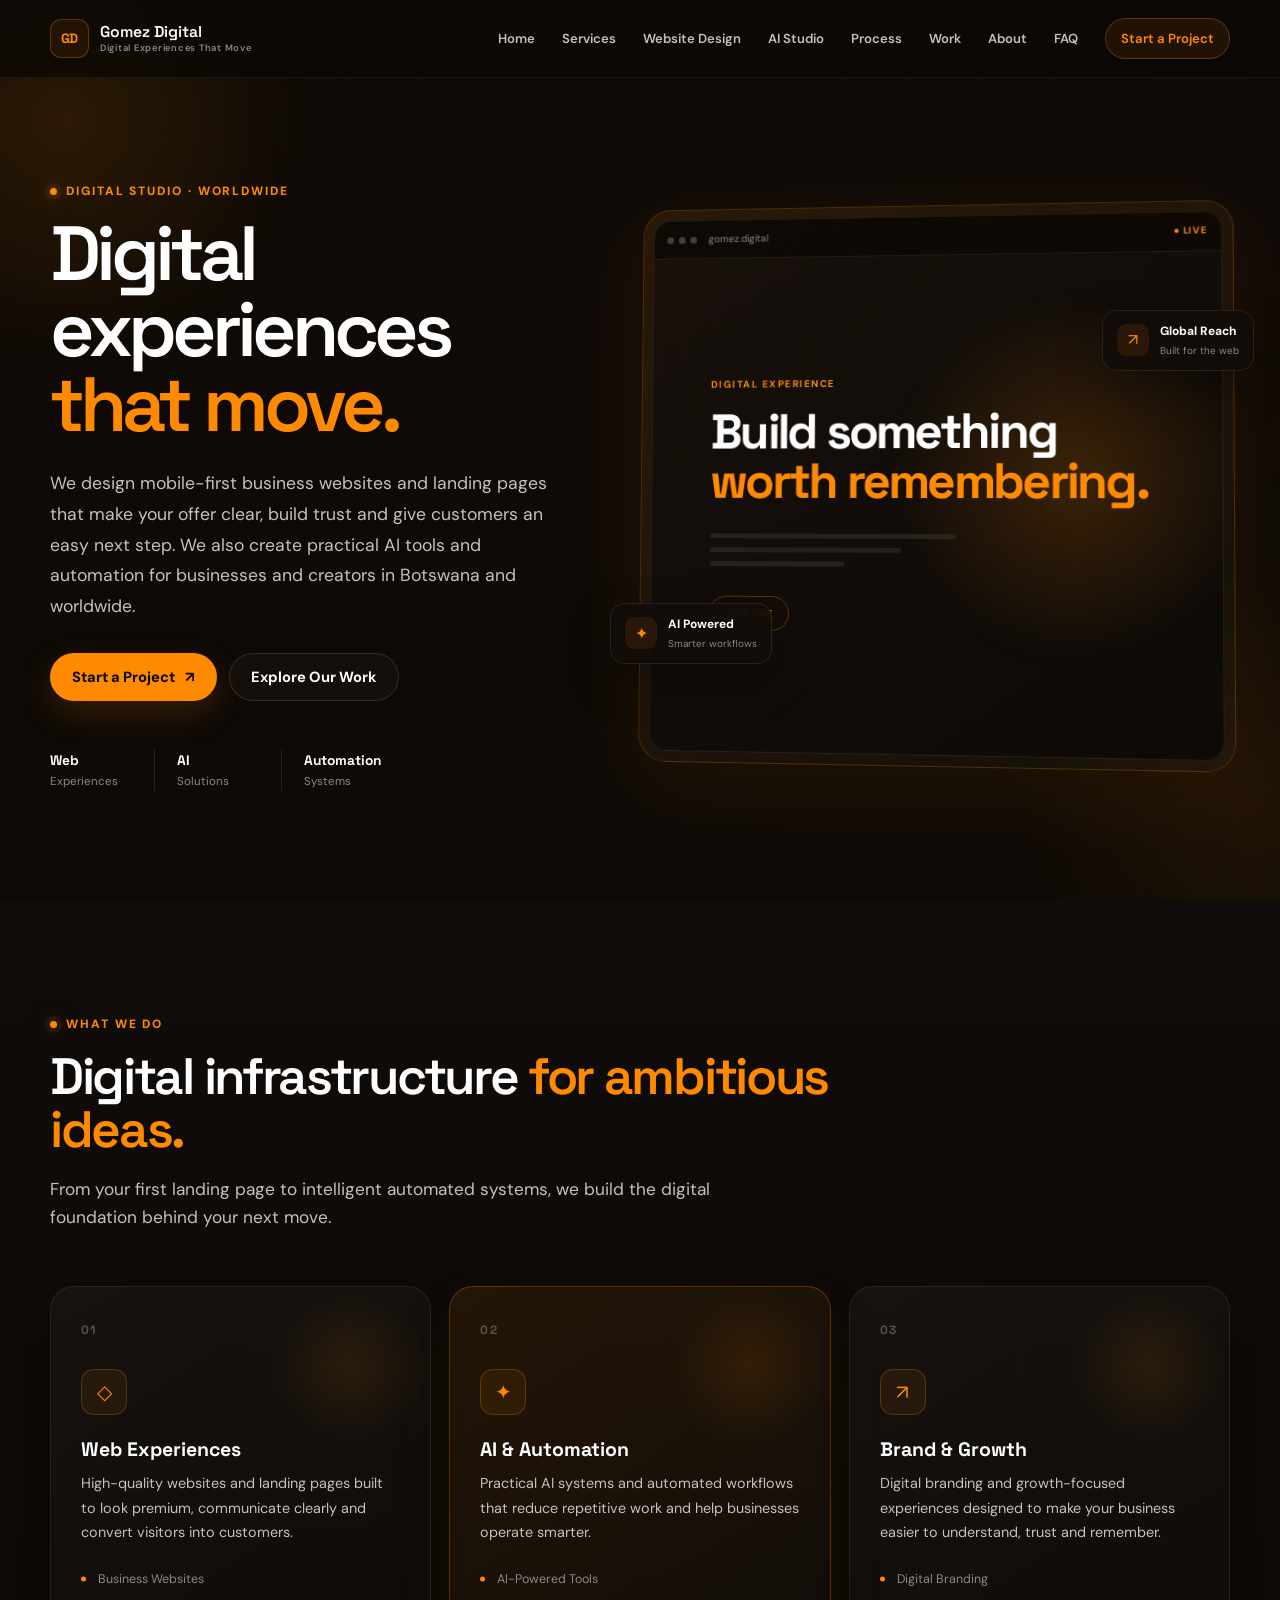
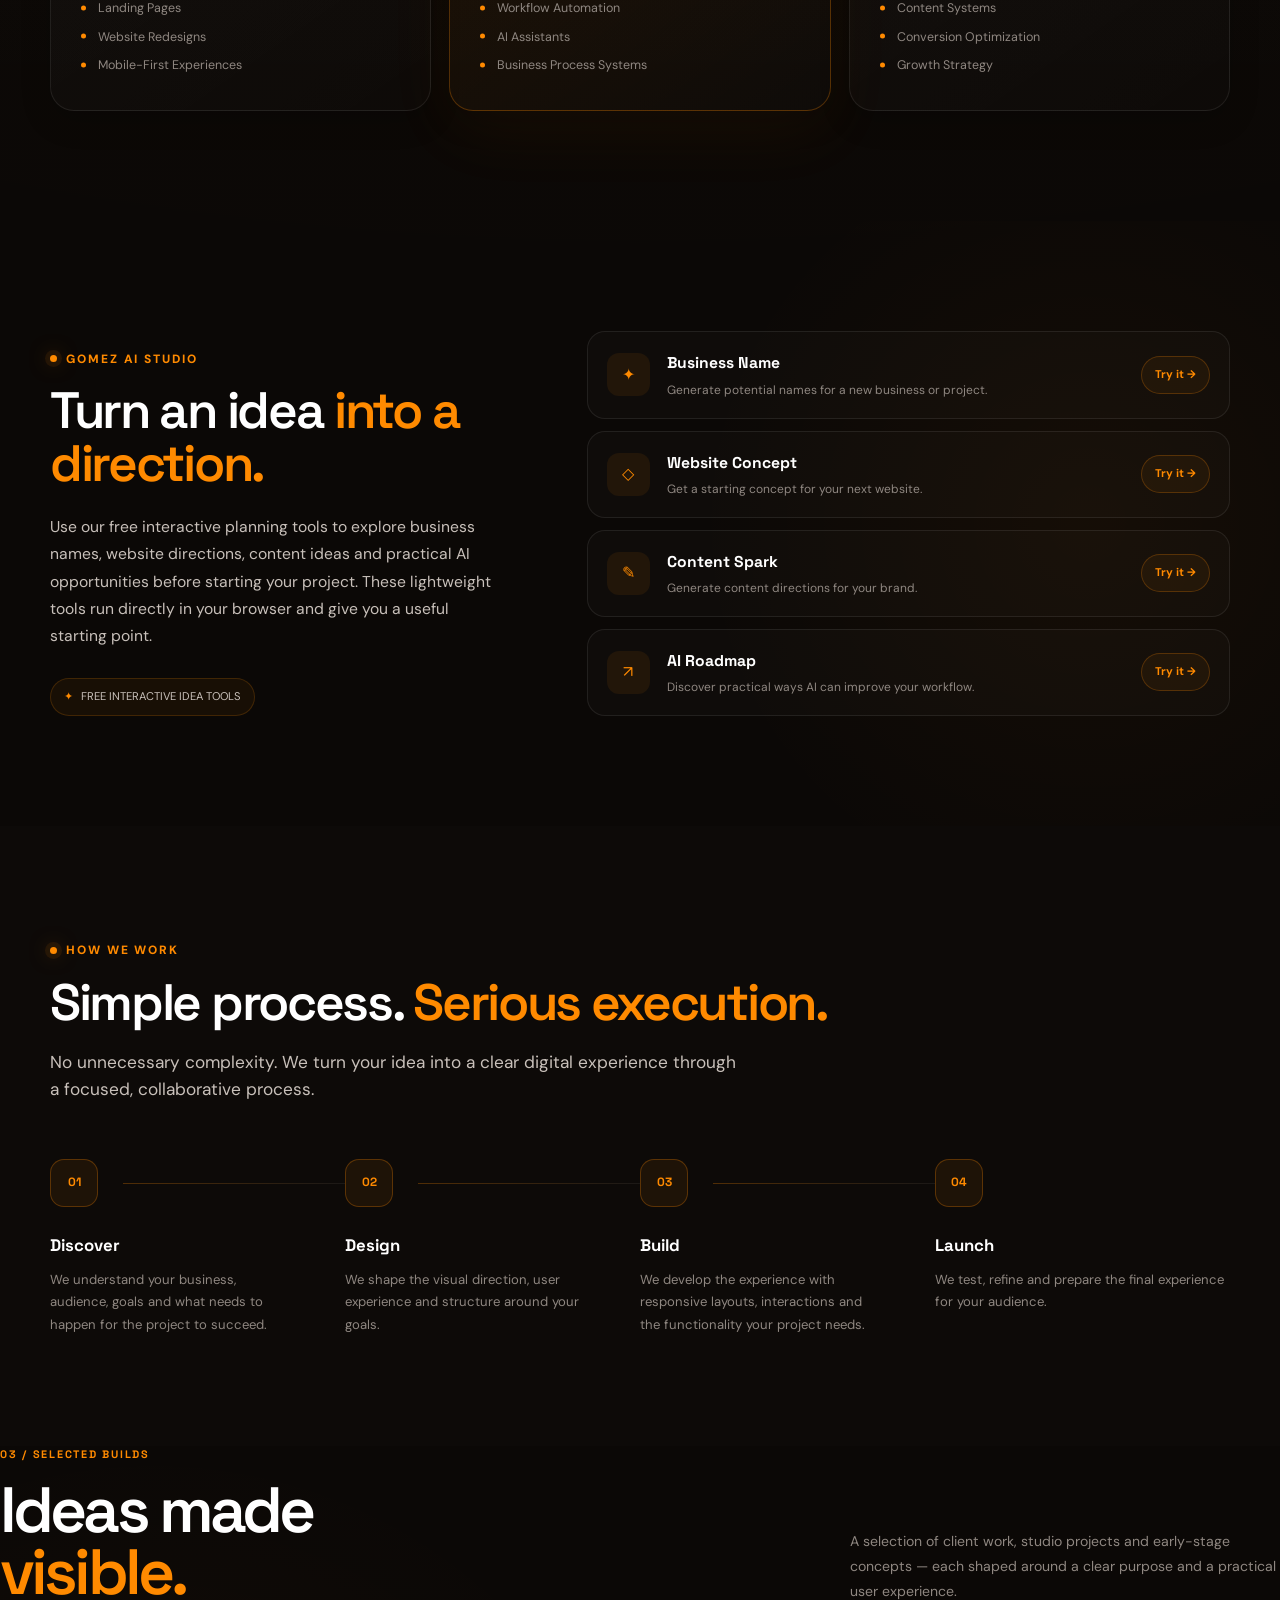
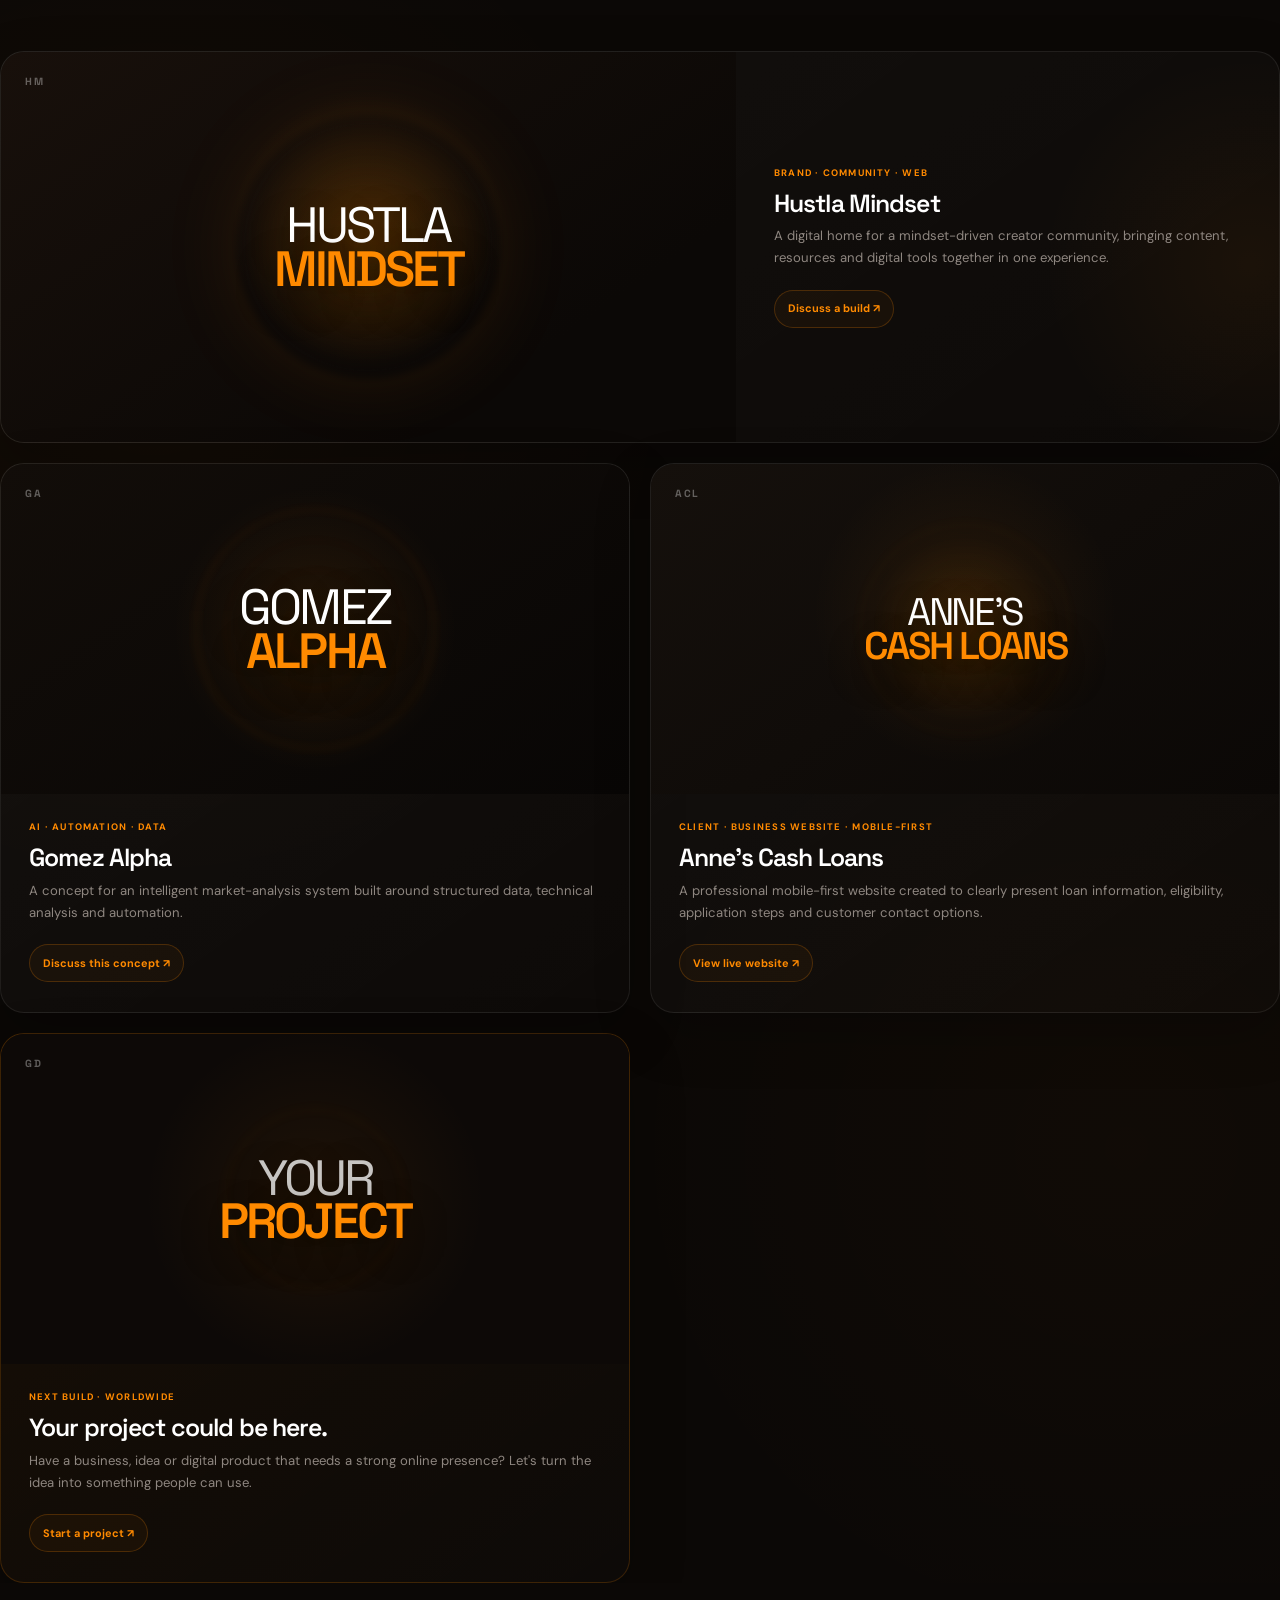
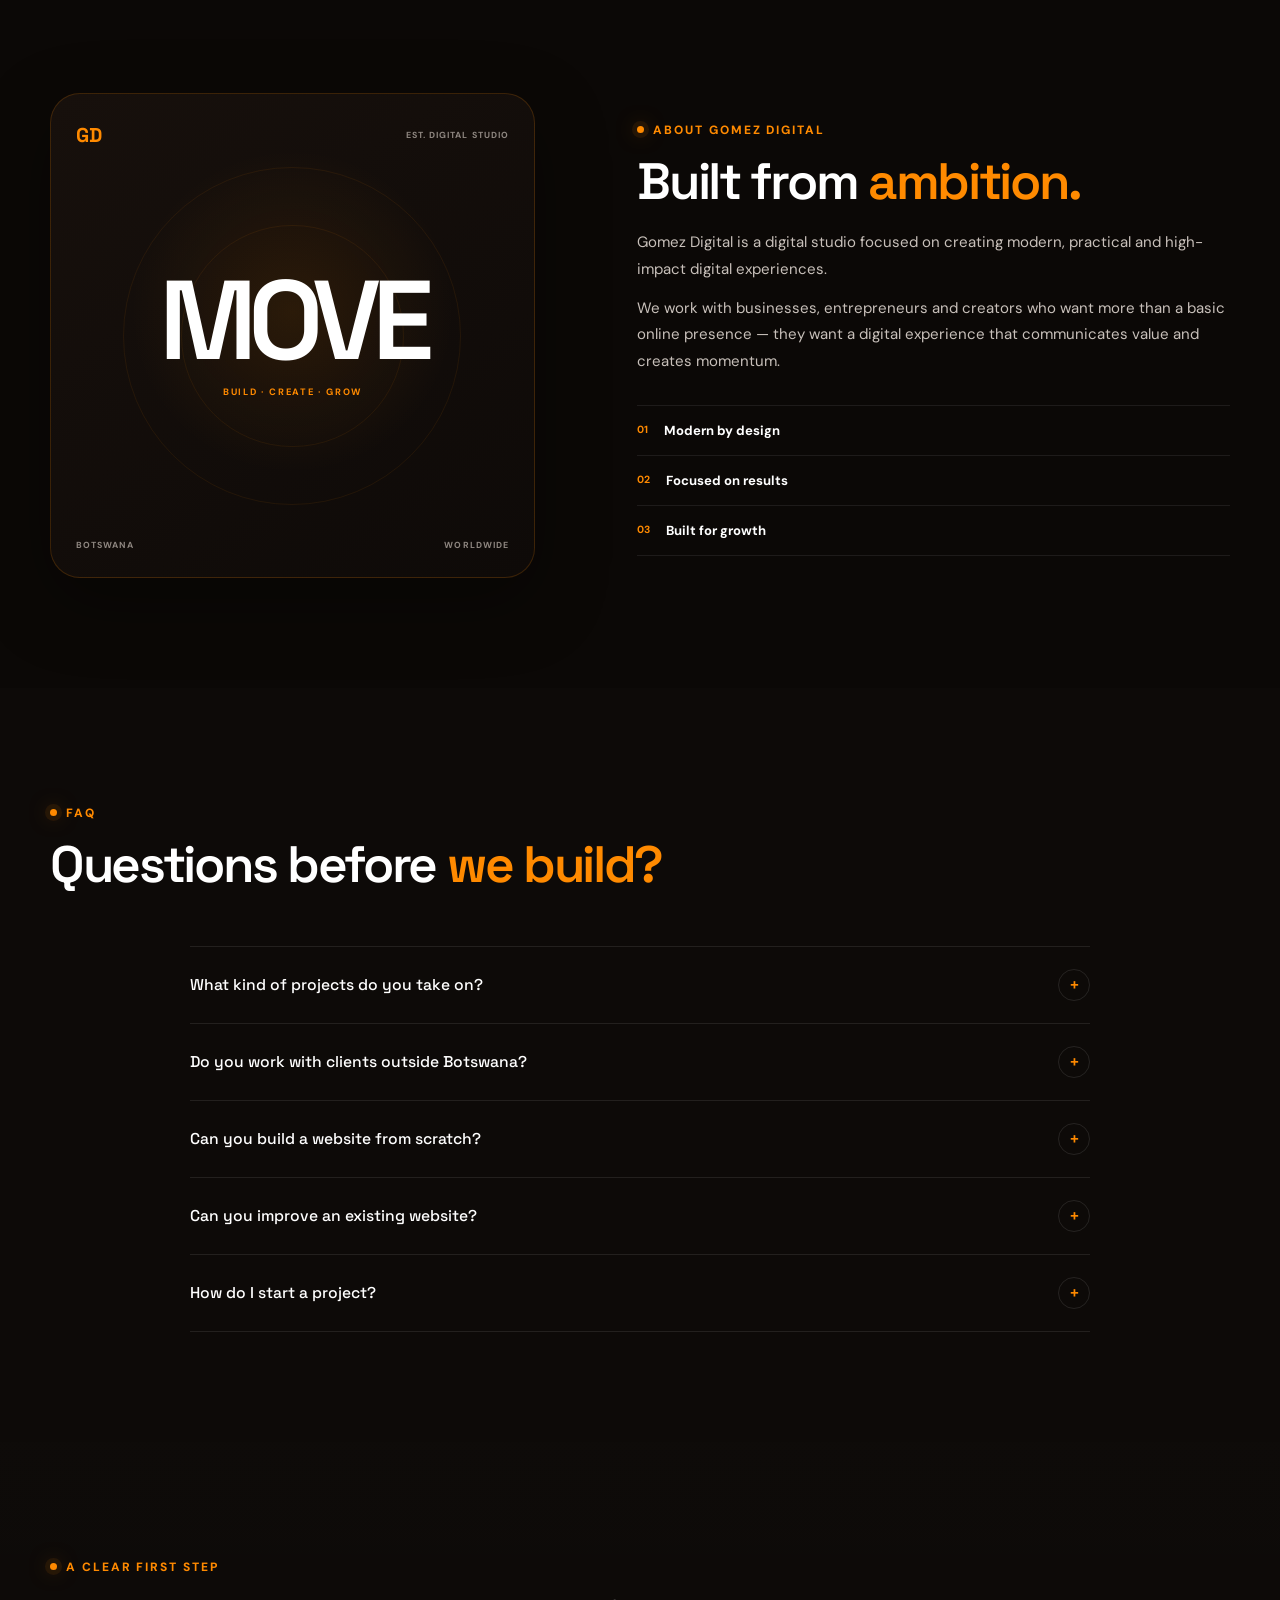
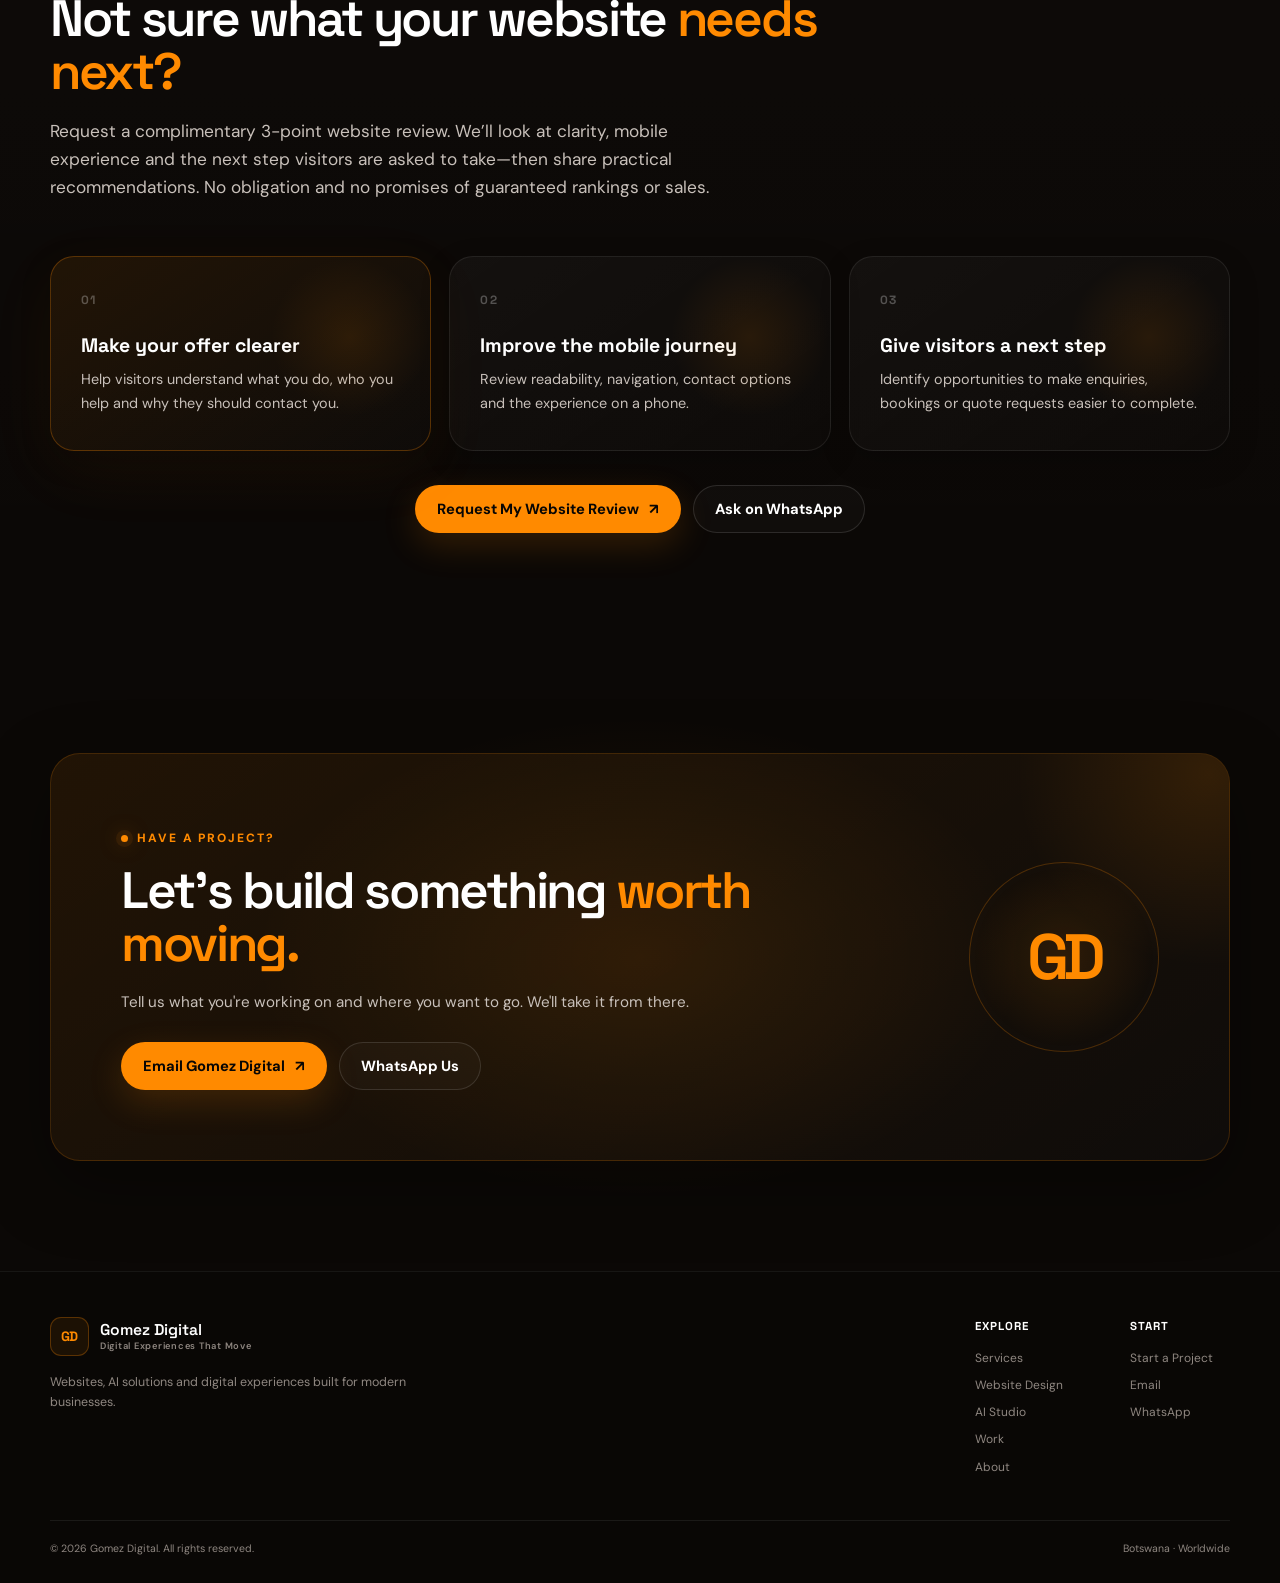
==== commit 27737b9d: "Polish homepage UX copy and accessibility" ====
--- a/index.html
+++ b/index.html
@@ -155,6 +155,7 @@
         class="menu-toggle"
         id="menuToggle"
         aria-label="Open navigation menu"
+        aria-controls="mainNav"
         aria-expanded="false"
       >
         <span></span>
@@ -163,7 +164,7 @@
       </button>
 
 
-      <nav class="main-nav" id="mainNav">
+      <nav class="main-nav" id="mainNav" aria-label="Main navigation">
 
         <a href="#home">Home</a>
 
@@ -481,14 +482,15 @@
             </h2>
 
             <p>
-              Use our free AI-powered concept tools to generate ideas,
-              explore website directions and map out opportunities before
-              starting your project.
+              Use our free interactive planning tools to explore business names,
+              website directions, content ideas and practical AI opportunities
+              before starting your project. These lightweight tools run directly
+              in your browser and give you a useful starting point.
             </p>
 
             <div class="ai-badge">
               <span>✦</span>
-              AI-assisted creative tools
+              FREE INTERACTIVE IDEA TOOLS
             </div>
 
           </div>
@@ -509,6 +511,7 @@
               </div>
 
               <button
+                type="button"
                 class="tool-button"
                 data-tool="business-name"
               >
@@ -715,8 +718,8 @@
       <h2>Ideas made<br><em>visible.</em></h2>
     </div>
     <p>
-      Real projects, practical digital experiences and focused builds designed
-      around what each business actually needs.
+      A selection of client work, studio projects and early-stage concepts — each
+      shaped around a clear purpose and a practical user experience.
     </p>
   </div>  <div class="work-grid"><article class="project project-large reveal">
   <div class="project-art art-hustla">
@@ -1201,10 +1204,13 @@
   <div
     class="tool-modal"
     id="toolModal"
+    role="dialog"
+    aria-modal="true"
+    aria-labelledby="toolModalTitle"
     aria-hidden="true"
   >
 
-    <div class="tool-modal-backdrop" id="toolModalBackdrop"></div>
+    <div class="tool-modal-backdrop" id="toolModalBackdrop" aria-hidden="true"></div>
 
     <div class="tool-modal-box">
 
@@ -1245,6 +1251,7 @@
         ></textarea>
 
         <button
+          type="button"
           class="btn btn-primary"
           id="toolGenerate"
         >
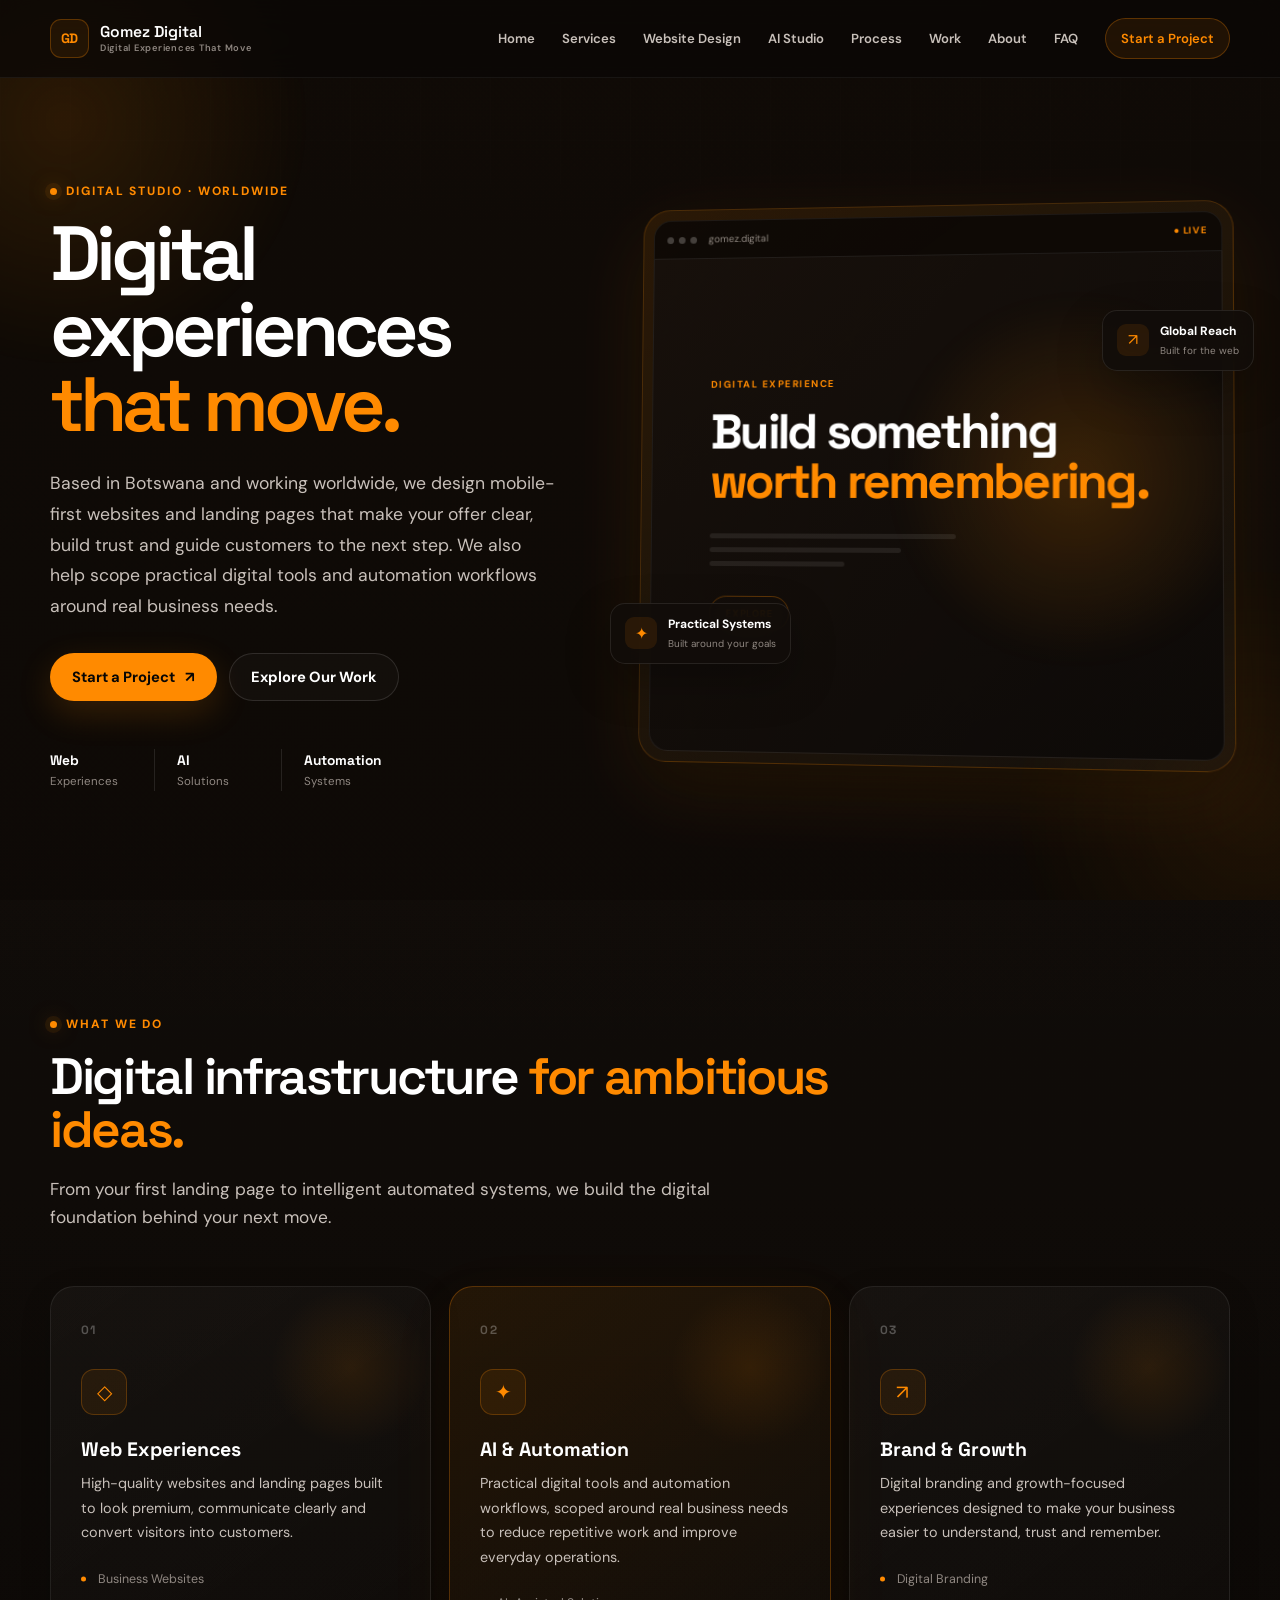
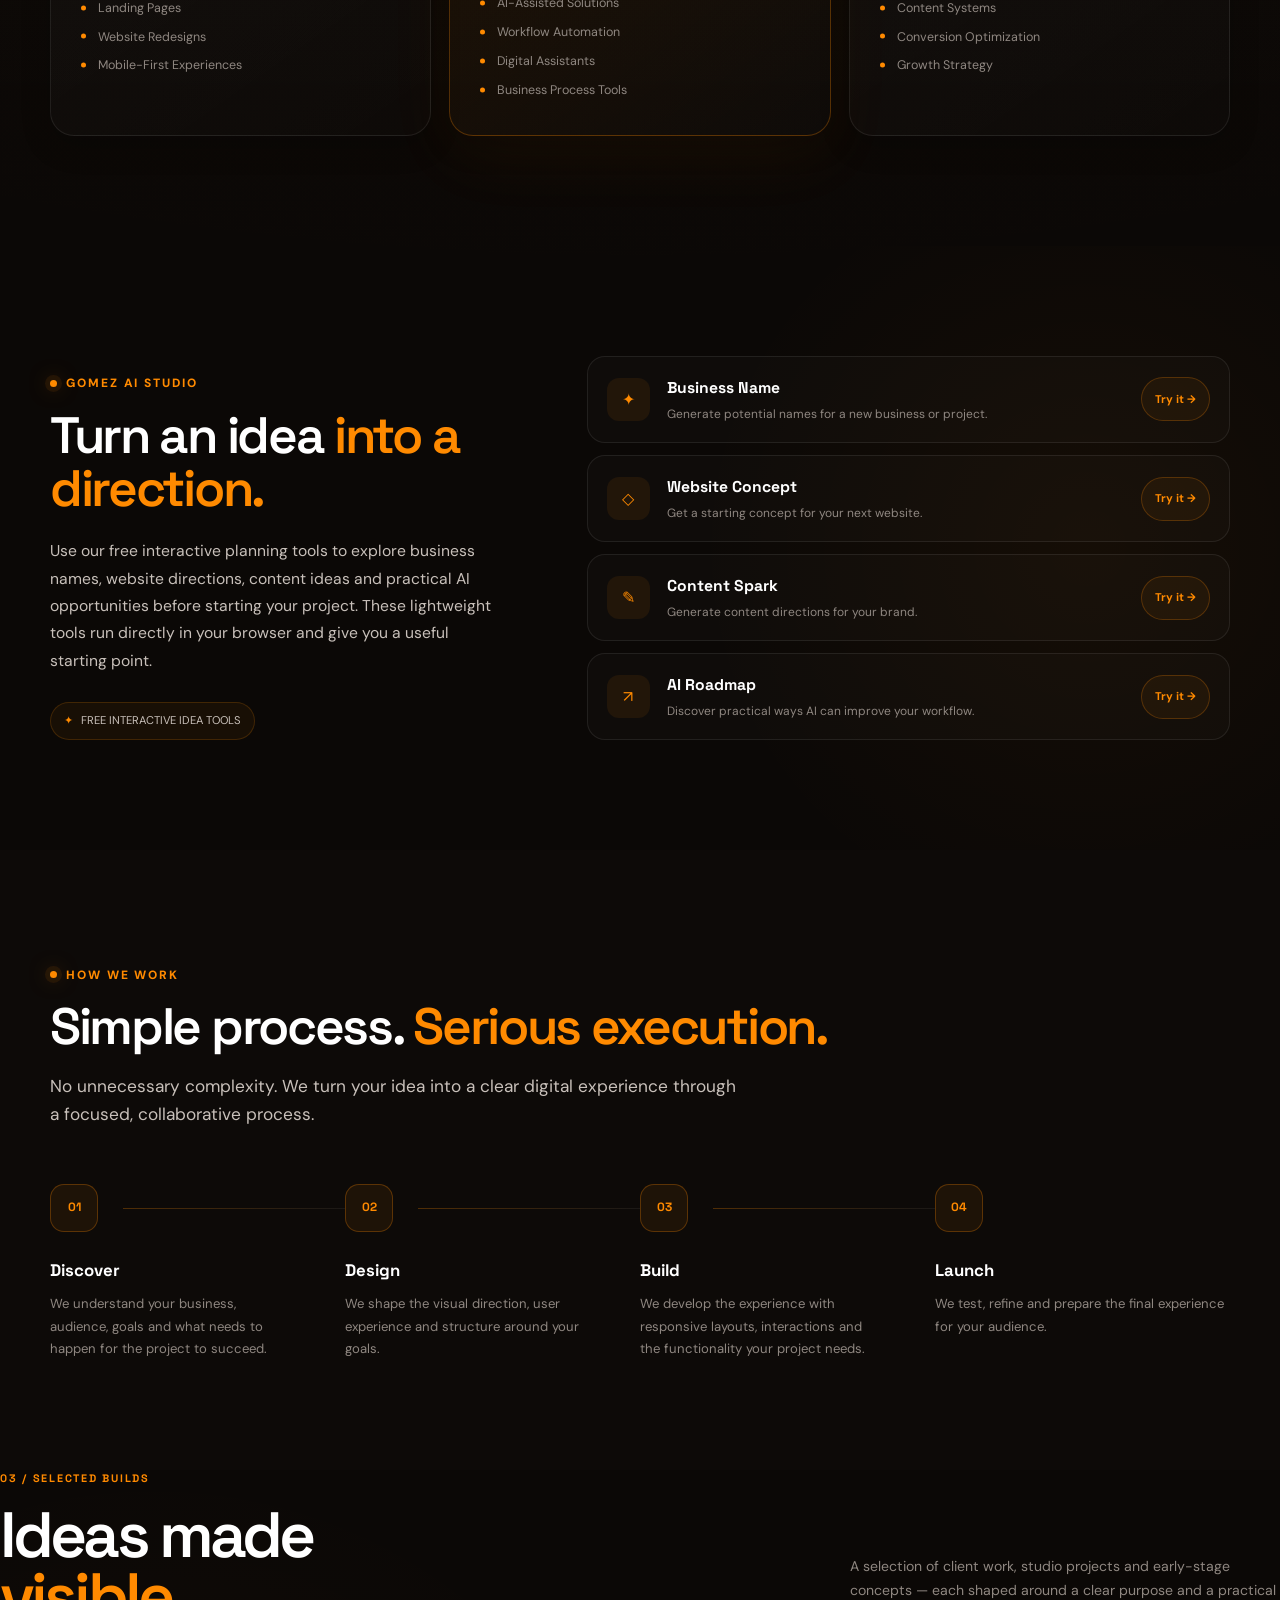
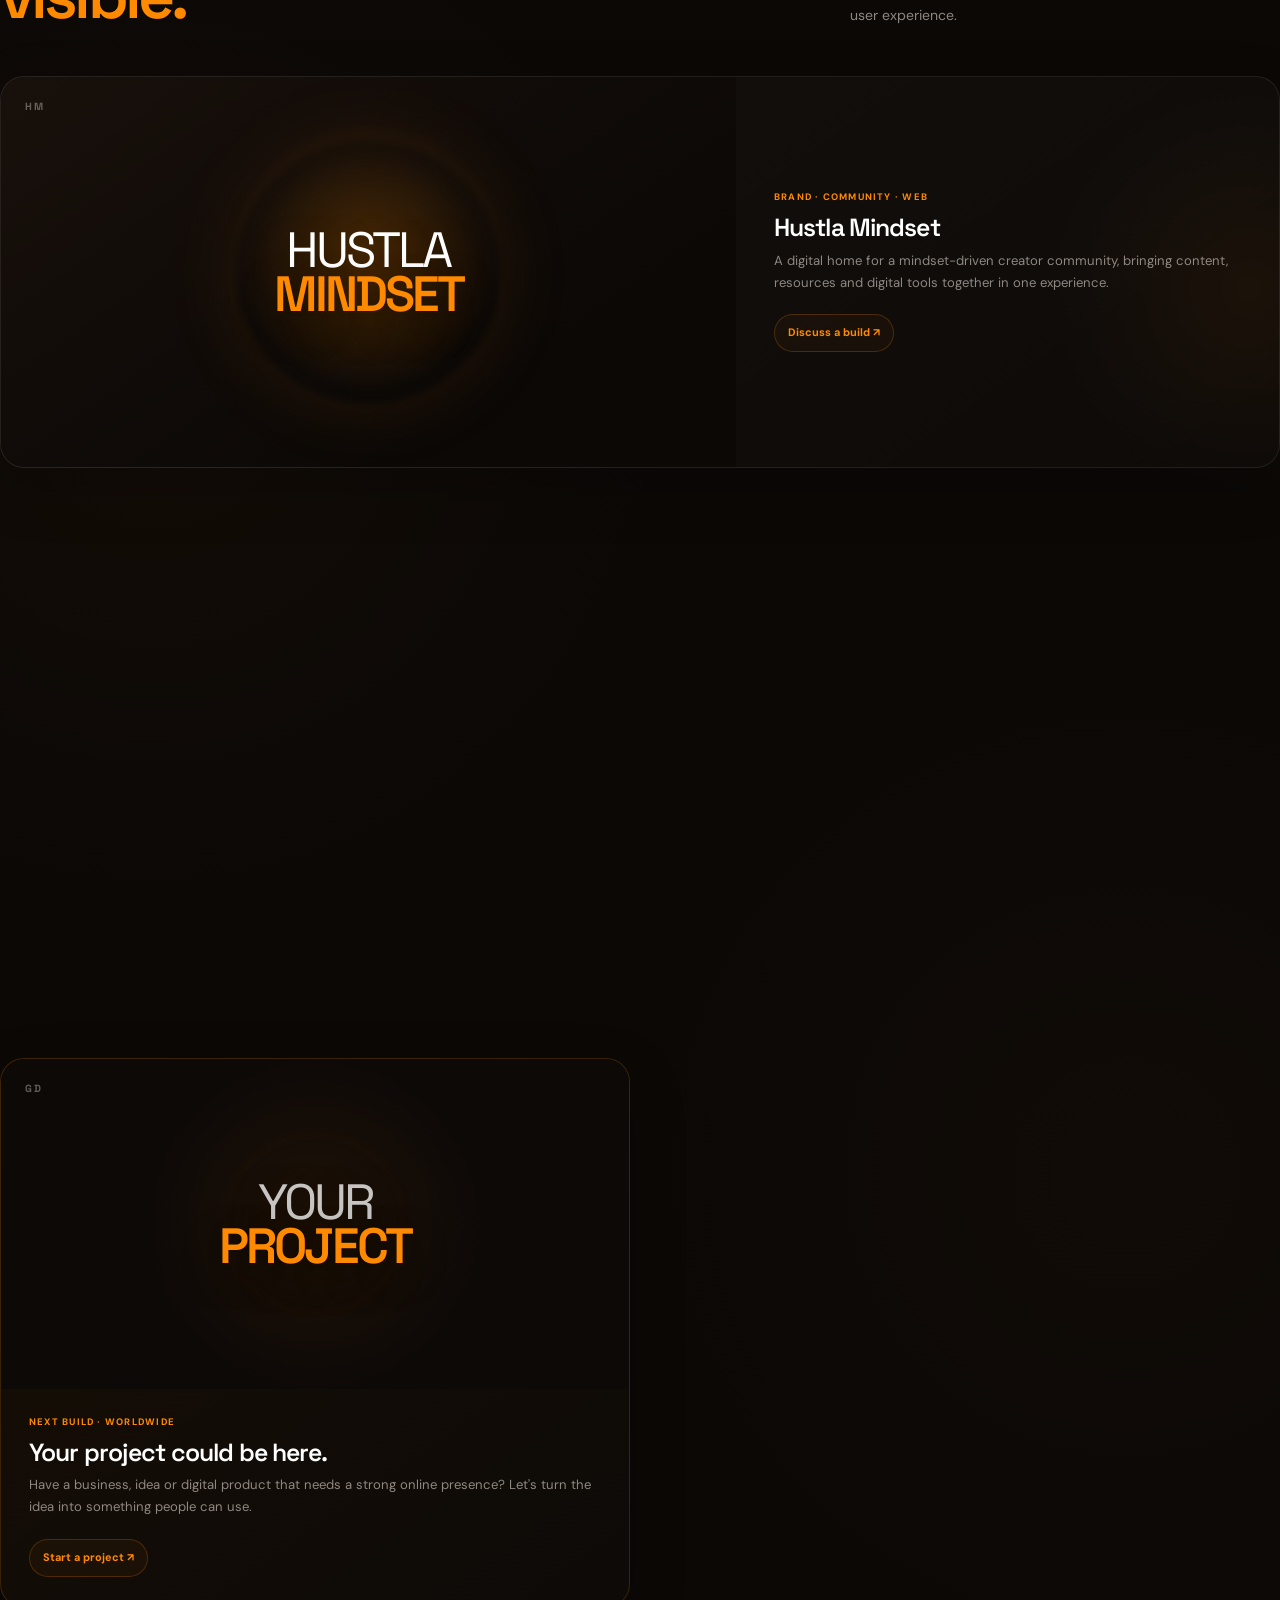
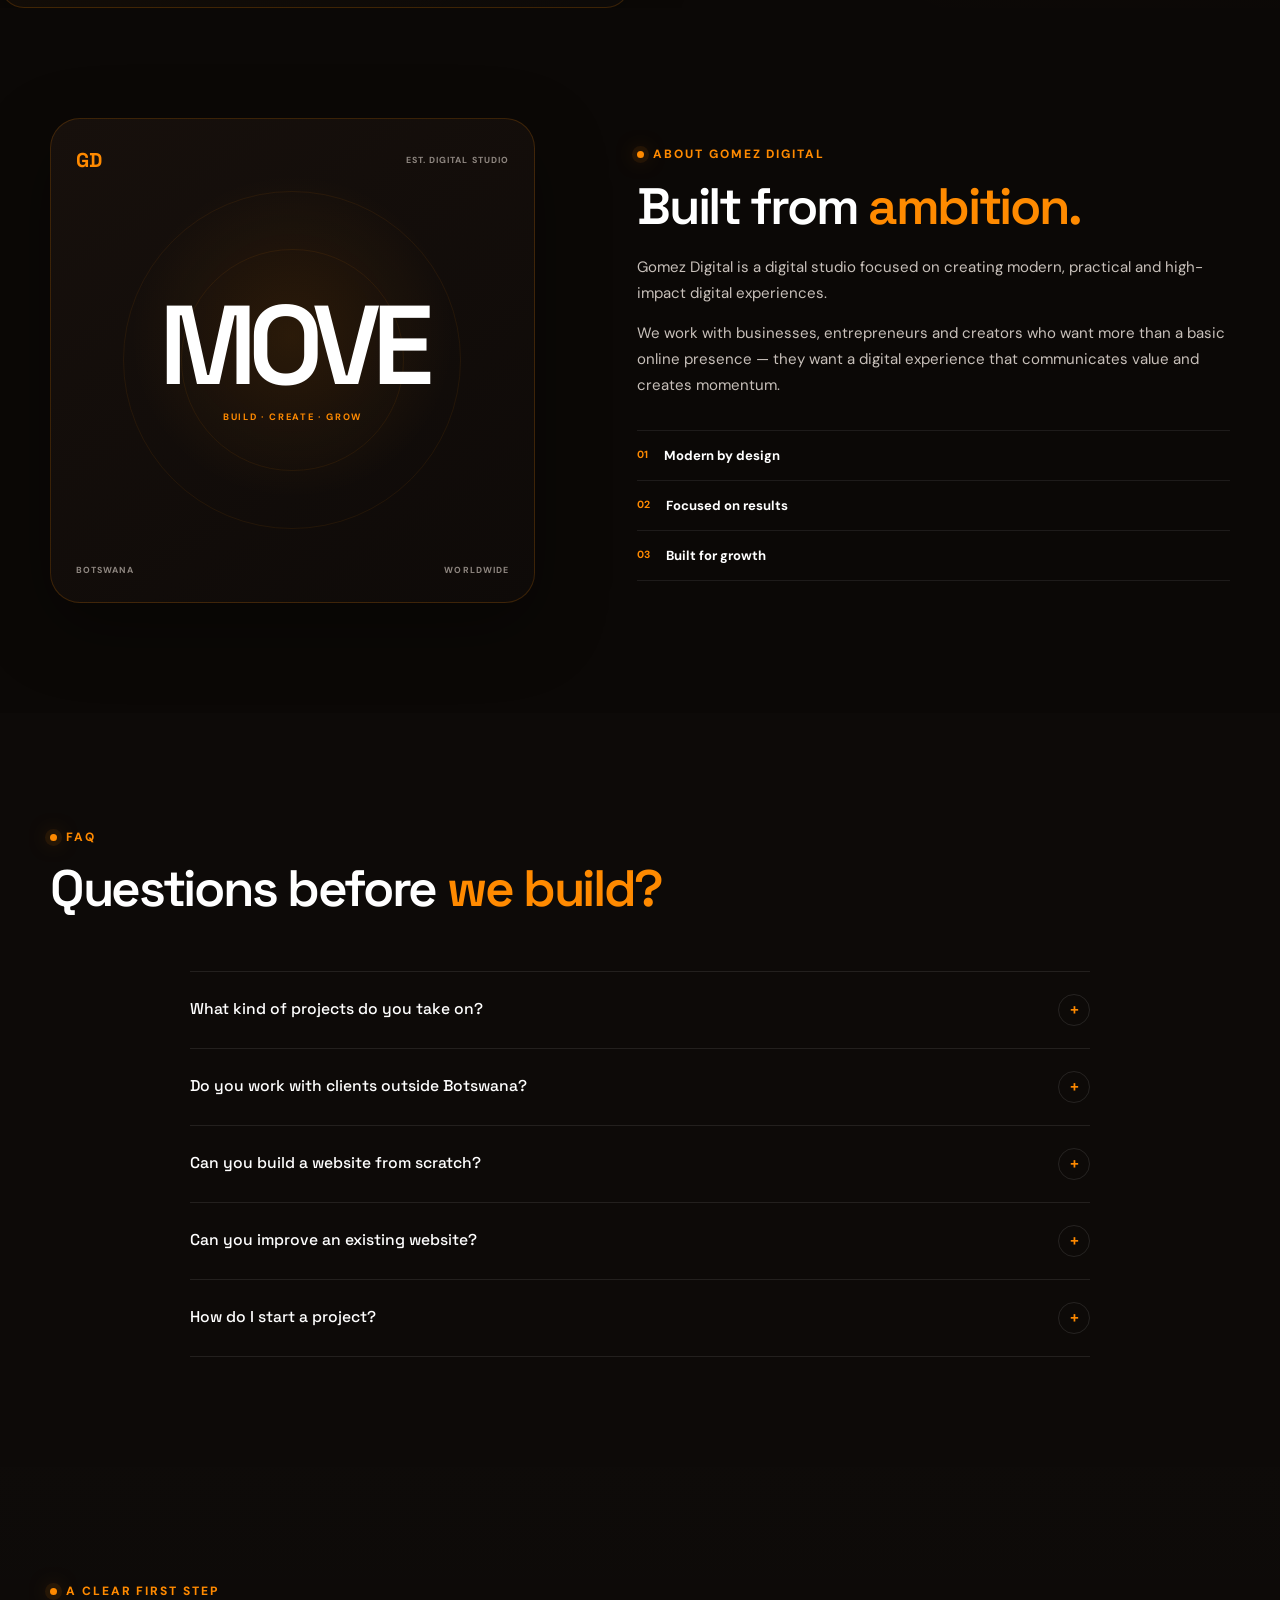
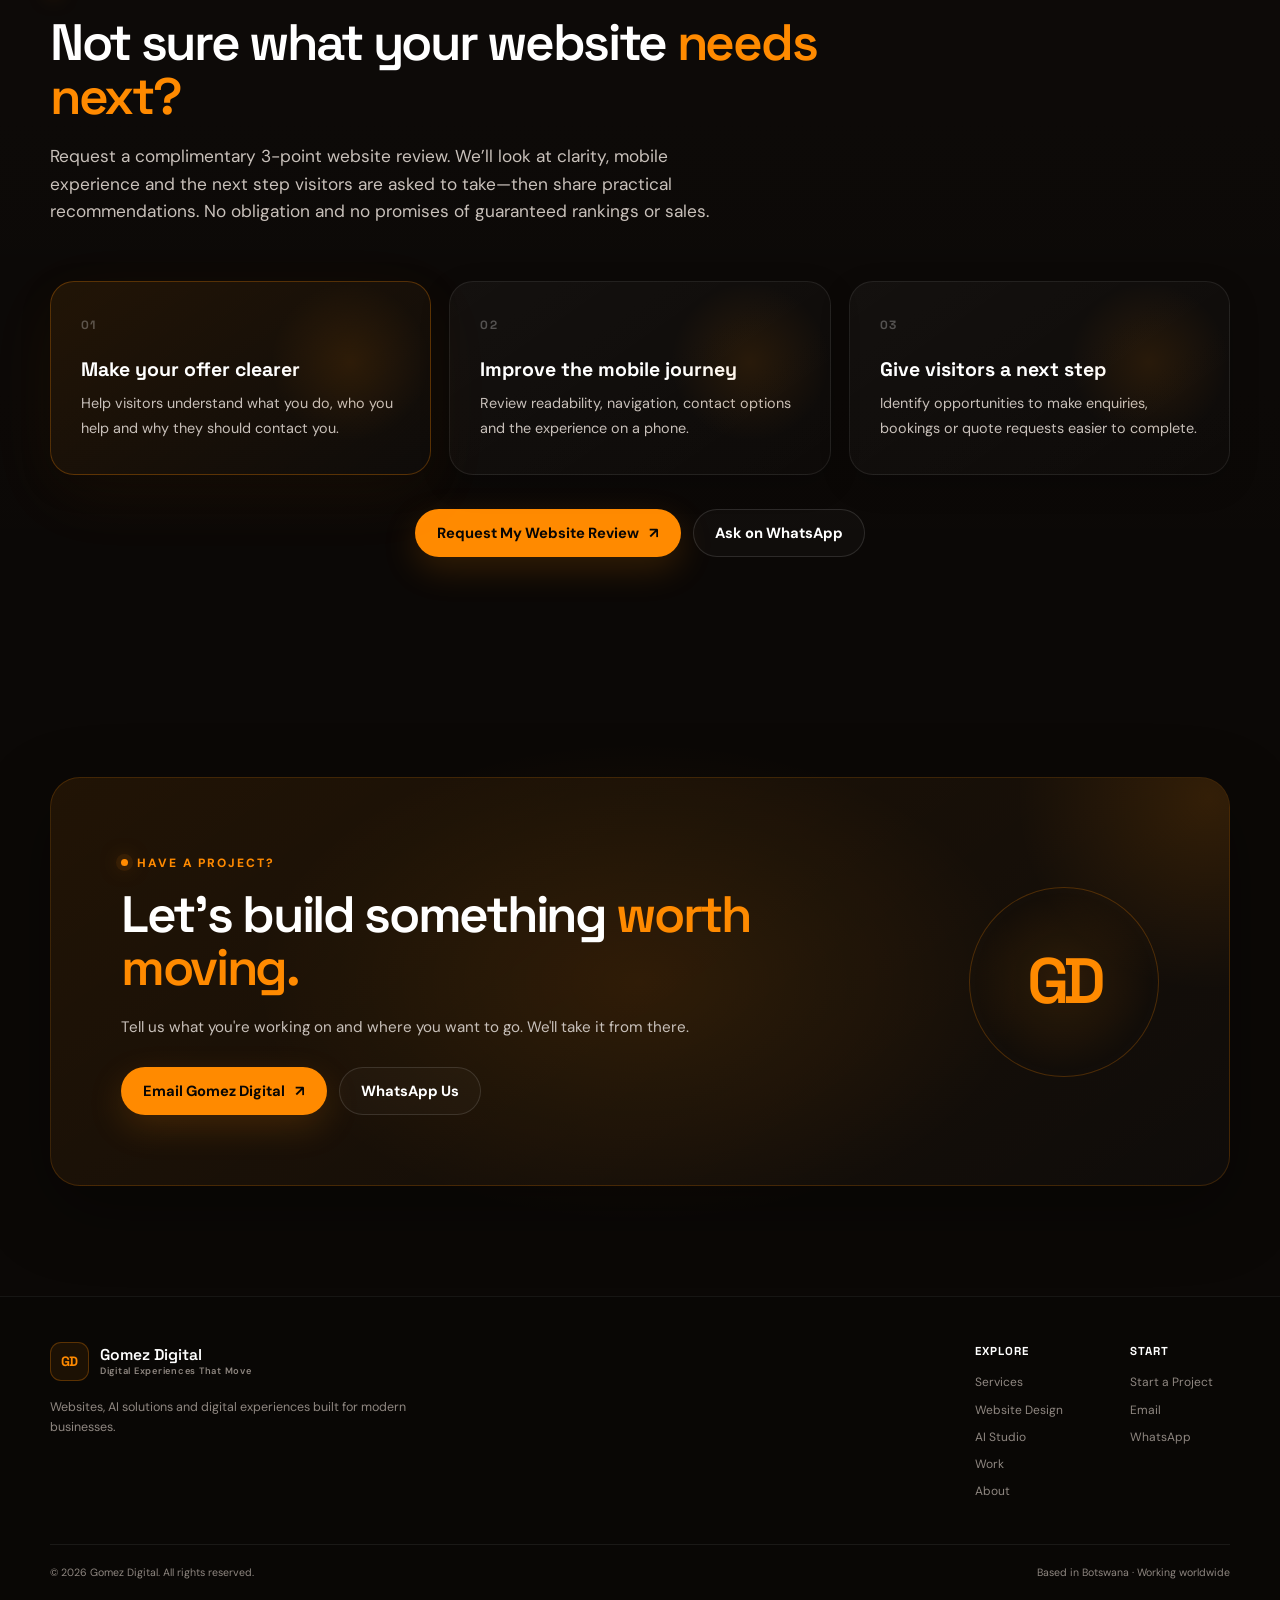
==== commit 44a3c893: "Position Gomez Digital for international clients with clearer service claims" ====
--- a/index.html
+++ b/index.html
@@ -9,7 +9,7 @@
 
   <meta
     name="description"
-    content="Gomez Digital designs mobile-first business websites, landing pages and website redesigns, with practical AI and automation for businesses and creators in Botswana and worldwide."
+    content="Gomez Digital is a digital studio based in Botswana, working with businesses and creators worldwide. We design mobile-first websites and landing pages, and develop practical digital tools and automation workflows."
   >
 
   <meta
@@ -31,7 +31,7 @@
   <meta property="og:title" content="Gomez Digital | Digital Experiences That Move">
   <meta
     property="og:description"
-    content="Mobile-first business websites, landing pages and website redesigns, plus practical AI and automation for businesses in Botswana and worldwide."
+    content="A digital studio based in Botswana, partnering remotely with businesses and creators worldwide on mobile-first websites, landing pages and practical digital systems."
   >
   <meta
     property="og:url"
@@ -82,7 +82,7 @@
   "logo": "https://gomezdigital.github.io/gomez-digital/logo.svg",
   "email": "gomezdigital514@gmail.com",
   "telephone": "+26771086913",
-  "description": "Gomez Digital creates websites, landing pages, AI-powered solutions, automation systems, digital branding and growth-focused digital experiences.",
+  "description": "Gomez Digital is a digital studio based in Botswana, creating mobile-first websites, landing pages and practical digital tools and automation workflows for clients worldwide.",
   "areaServed": "Worldwide",
   "serviceType": [
     "Website Design",
@@ -222,7 +222,7 @@
 
 
           <p class="hero-description">
-            We design mobile-first business websites and landing pages that make your offer clear, build trust and give customers an easy next step. We also create practical AI tools and automation for businesses and creators in Botswana and worldwide.
+            Based in Botswana and working worldwide, we design mobile-first websites and landing pages that make your offer clear, build trust and guide customers to the next step. We also help scope practical digital tools and automation workflows around real business needs.
           </p>
 
 
@@ -320,8 +320,8 @@
           <div class="floating-card floating-card-one">
             <span class="floating-icon">✦</span>
             <div>
-              <strong>AI Powered</strong>
-              <small>Smarter workflows</small>
+              <strong>Practical Systems</strong>
+              <small>Built around your goals</small>
             </div>
           </div>
 
@@ -412,15 +412,16 @@
             </h3>
 
             <p>
-              Practical AI systems and automated workflows that reduce
-              repetitive work and help businesses operate smarter.
+              Practical digital tools and automation workflows, scoped around
+              real business needs to reduce repetitive work and improve
+              everyday operations.
             </p>
 
             <ul>
-              <li>AI-Powered Tools</li>
+              <li>AI-Assisted Solutions</li>
               <li>Workflow Automation</li>
-              <li>AI Assistants</li>
-              <li>Business Process Systems</li>
+              <li>Digital Assistants</li>
+              <li>Business Process Tools</li>
             </ul>
 
           </article>
@@ -935,8 +936,8 @@
 
             <p>
               We work on business websites, landing pages, website
-              redesigns, AI-powered tools, automation systems,
-              digital branding and other custom digital projects.
+              redesigns, practical digital tools, automation workflows,
+              digital branding and selected custom projects.
             </p>
 
           </details>
@@ -950,9 +951,10 @@
             </summary>
 
             <p>
-              Yes. Gomez Digital is designed to work with clients
-              worldwide. Projects can be handled remotely through
-              online communication and collaboration.
+              Yes. Gomez Digital is based in Botswana and works with
+              clients worldwide. Projects are planned and delivered
+              remotely through clear online communication and agreed
+              milestones.
             </p>
 
           </details>
@@ -1188,7 +1190,7 @@
         </span>
 
         <span>
-          Botswana · Worldwide
+          Based in Botswana · Working worldwide
         </span>
 
       </div>
--- a/style.css
+++ b/style.css
@@ -4801,3 +4801,201 @@
 /* =========================================================
    END
    ========================================================= */
+
+
+/* =========================================================
+   30. EXPERIENCE POLISH — ACCESSIBILITY, CLARITY & FINISH
+   ========================================================= */
+
+:root {
+  --focus-ring: 0 0 0 4px rgba(255, 138, 0, 0.18);
+}
+
+html {
+  scroll-padding-top: calc(var(--header-height) + 18px);
+}
+
+body {
+  min-height: 100vh;
+}
+
+section[id] {
+  scroll-margin-top: calc(var(--header-height) + 16px);
+}
+
+::placeholder {
+  color: rgba(255, 255, 255, 0.42);
+}
+
+a, button, input, textarea, select, summary {
+  touch-action: manipulation;
+}
+
+button, a {
+  -webkit-tap-highlight-color: transparent;
+}
+
+:where(a, button, input, textarea, select, summary):focus-visible {
+  outline: 2px solid var(--accent-light);
+  outline-offset: 4px;
+  box-shadow: var(--focus-ring);
+}
+
+.main-nav a[aria-current="location"] {
+  color: var(--accent-light);
+}
+
+.main-nav a[aria-current="location"]::after {
+  transform: scaleX(1);
+}
+
+.hero-description,
+.section-heading > p,
+.ai-copy > p,
+.about-copy > p,
+.cta-content > p {
+  text-wrap: pretty;
+}
+
+.service-card,
+.ai-tool,
+.project,
+.faq-item,
+.process-step {
+  isolation: isolate;
+}
+
+.service-card,
+.ai-tool,
+.project-info,
+.faq-item {
+  transition:
+    border-color 220ms ease,
+    background-color 220ms ease,
+    transform 220ms ease,
+    box-shadow 220ms ease;
+}
+
+.service-card:hover,
+.ai-tool:hover,
+.project:hover {
+  border-color: rgba(255, 138, 0, 0.28);
+  box-shadow: 0 22px 60px rgba(0, 0, 0, 0.24);
+}
+
+.ai-tool {
+  min-width: 0;
+}
+
+.tool-content {
+  min-width: 0;
+}
+
+.tool-button,
+#toolGenerate,
+.tool-modal-close,
+.menu-toggle {
+  cursor: pointer;
+}
+
+.tool-button {
+  min-height: 44px;
+}
+
+#toolInput {
+  min-height: 124px;
+  line-height: 1.65;
+}
+
+.tool-result {
+  overflow-wrap: anywhere;
+}
+
+.tool-modal-box {
+  overscroll-behavior: contain;
+}
+
+.tool-modal.open .tool-modal-box {
+  will-change: transform;
+}
+
+.faq-item summary {
+  cursor: pointer;
+  list-style: none;
+}
+
+.faq-item summary::-webkit-details-marker {
+  display: none;
+}
+
+.site-footer a,
+.project-info a,
+.contact-actions a {
+  text-underline-offset: 4px;
+}
+
+@media (hover: hover) and (pointer: fine) {
+  .btn,
+  .tool-button,
+  .main-nav a,
+  .footer-links a {
+    transition:
+      transform 220ms ease,
+      color 220ms ease,
+      background-color 220ms ease,
+      border-color 220ms ease,
+      box-shadow 220ms ease;
+  }
+
+  .tool-button:hover {
+    transform: translateY(-2px);
+  }
+}
+
+@media (max-width: 900px) {
+  .main-nav {
+    max-height: min(0px, calc(100svh - var(--header-height) - 24px));
+    overflow-y: auto;
+    overscroll-behavior: contain;
+  }
+
+  .main-nav.open {
+    max-height: min(620px, calc(100svh - var(--header-height) - 24px));
+  }
+}
+
+@media (max-width: 700px) {
+  .section-heading {
+    margin-bottom: 32px;
+  }
+
+  .hero-trust {
+    row-gap: 14px;
+  }
+
+  .tool-modal {
+    align-items: flex-end;
+  }
+
+  .tool-modal-box {
+    max-height: calc(100svh - 24px);
+    padding-bottom: max(24px, env(safe-area-inset-bottom));
+  }
+
+  .cta-actions .btn {
+    min-height: 50px;
+  }
+}
+
+@media (prefers-reduced-motion: reduce) {
+  .service-card,
+  .ai-tool,
+  .project,
+  .faq-item {
+    transition: none;
+  }
+}
+
+/* =========================================================
+   END EXPERIENCE POLISH
+   ========================================================= */
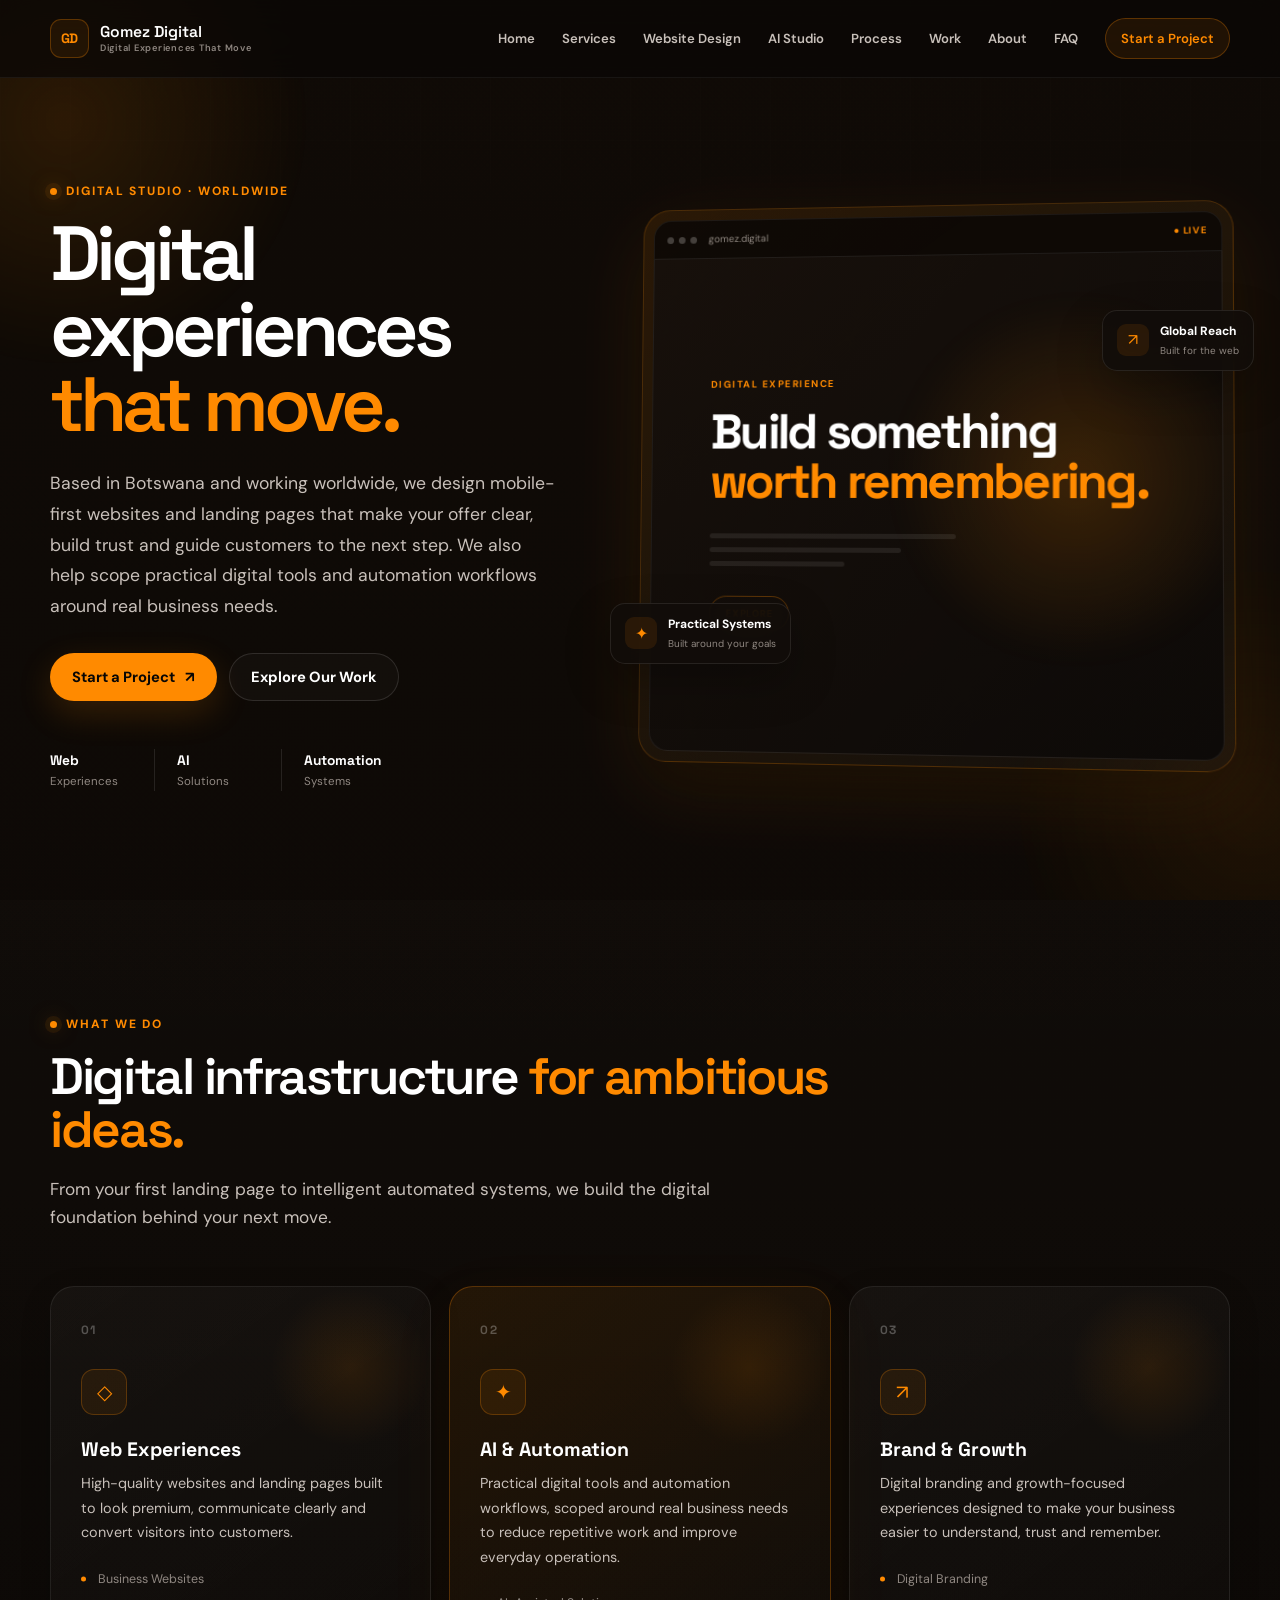
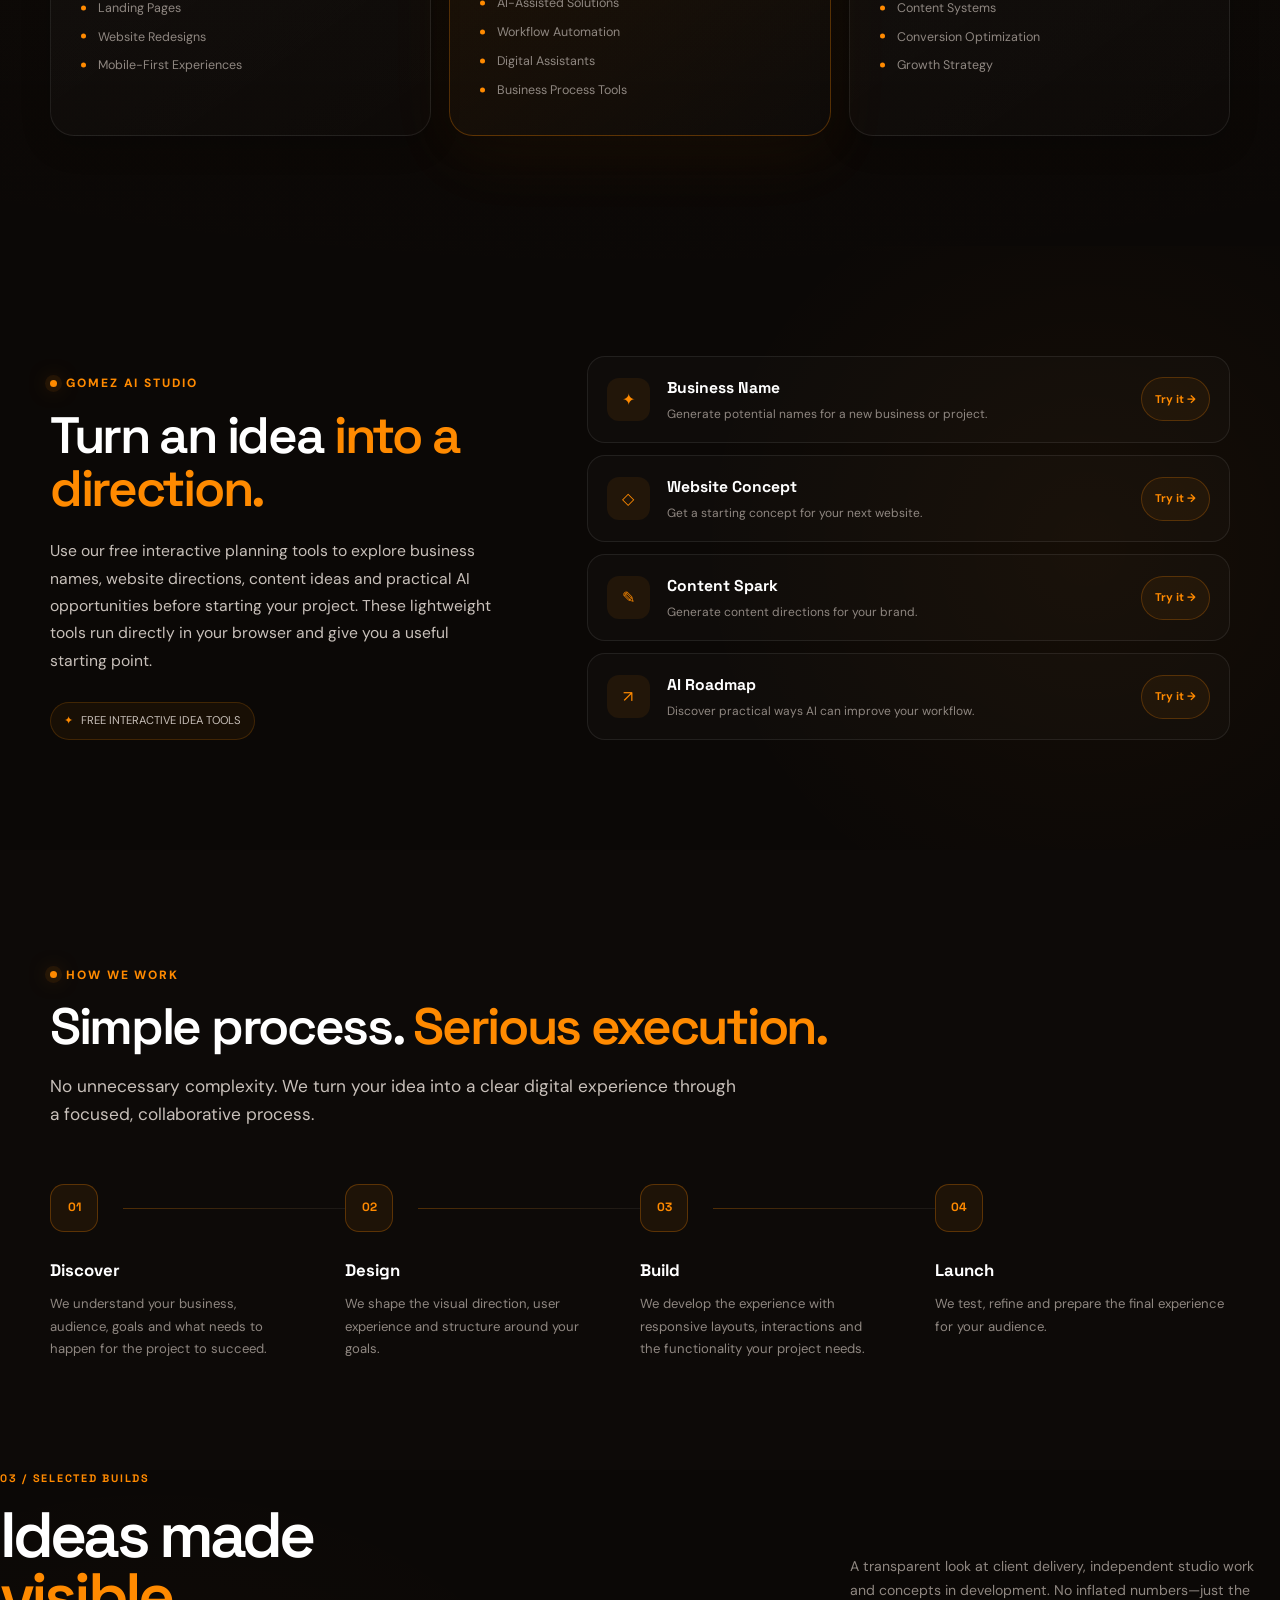
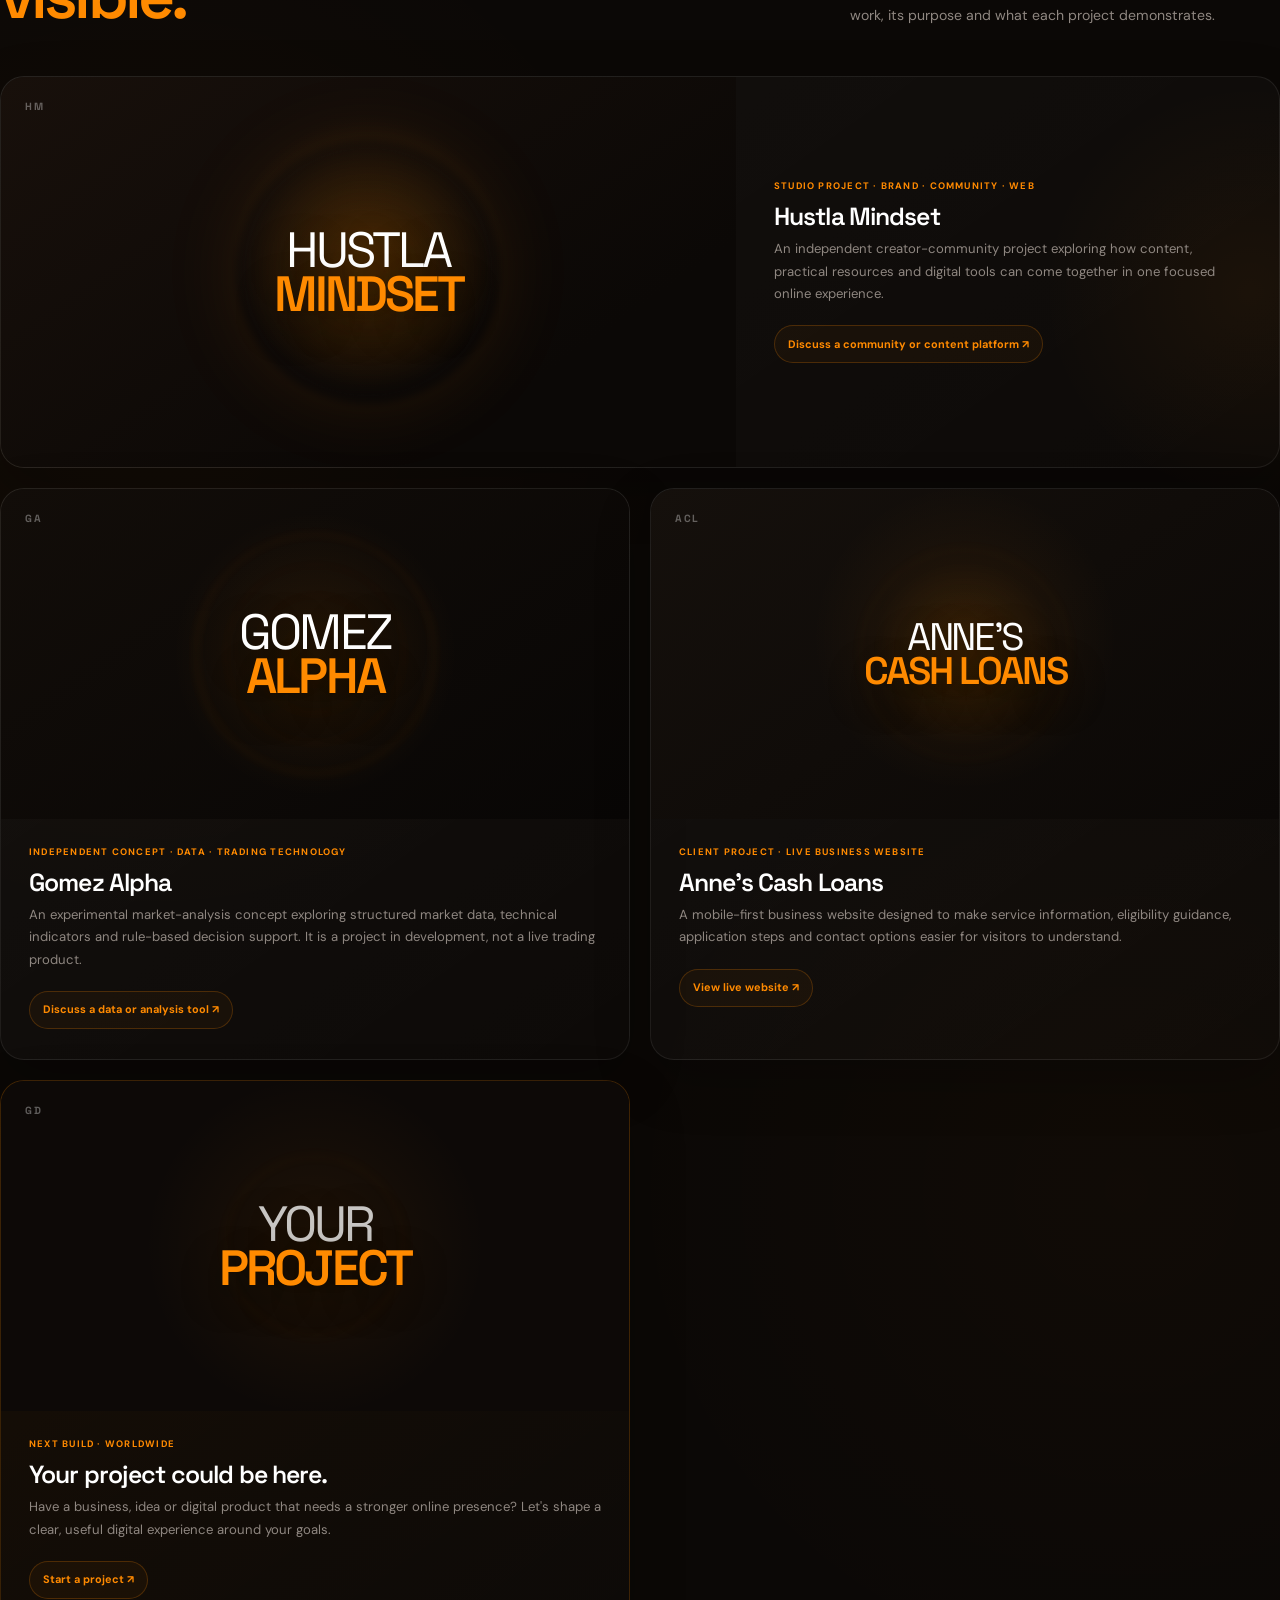
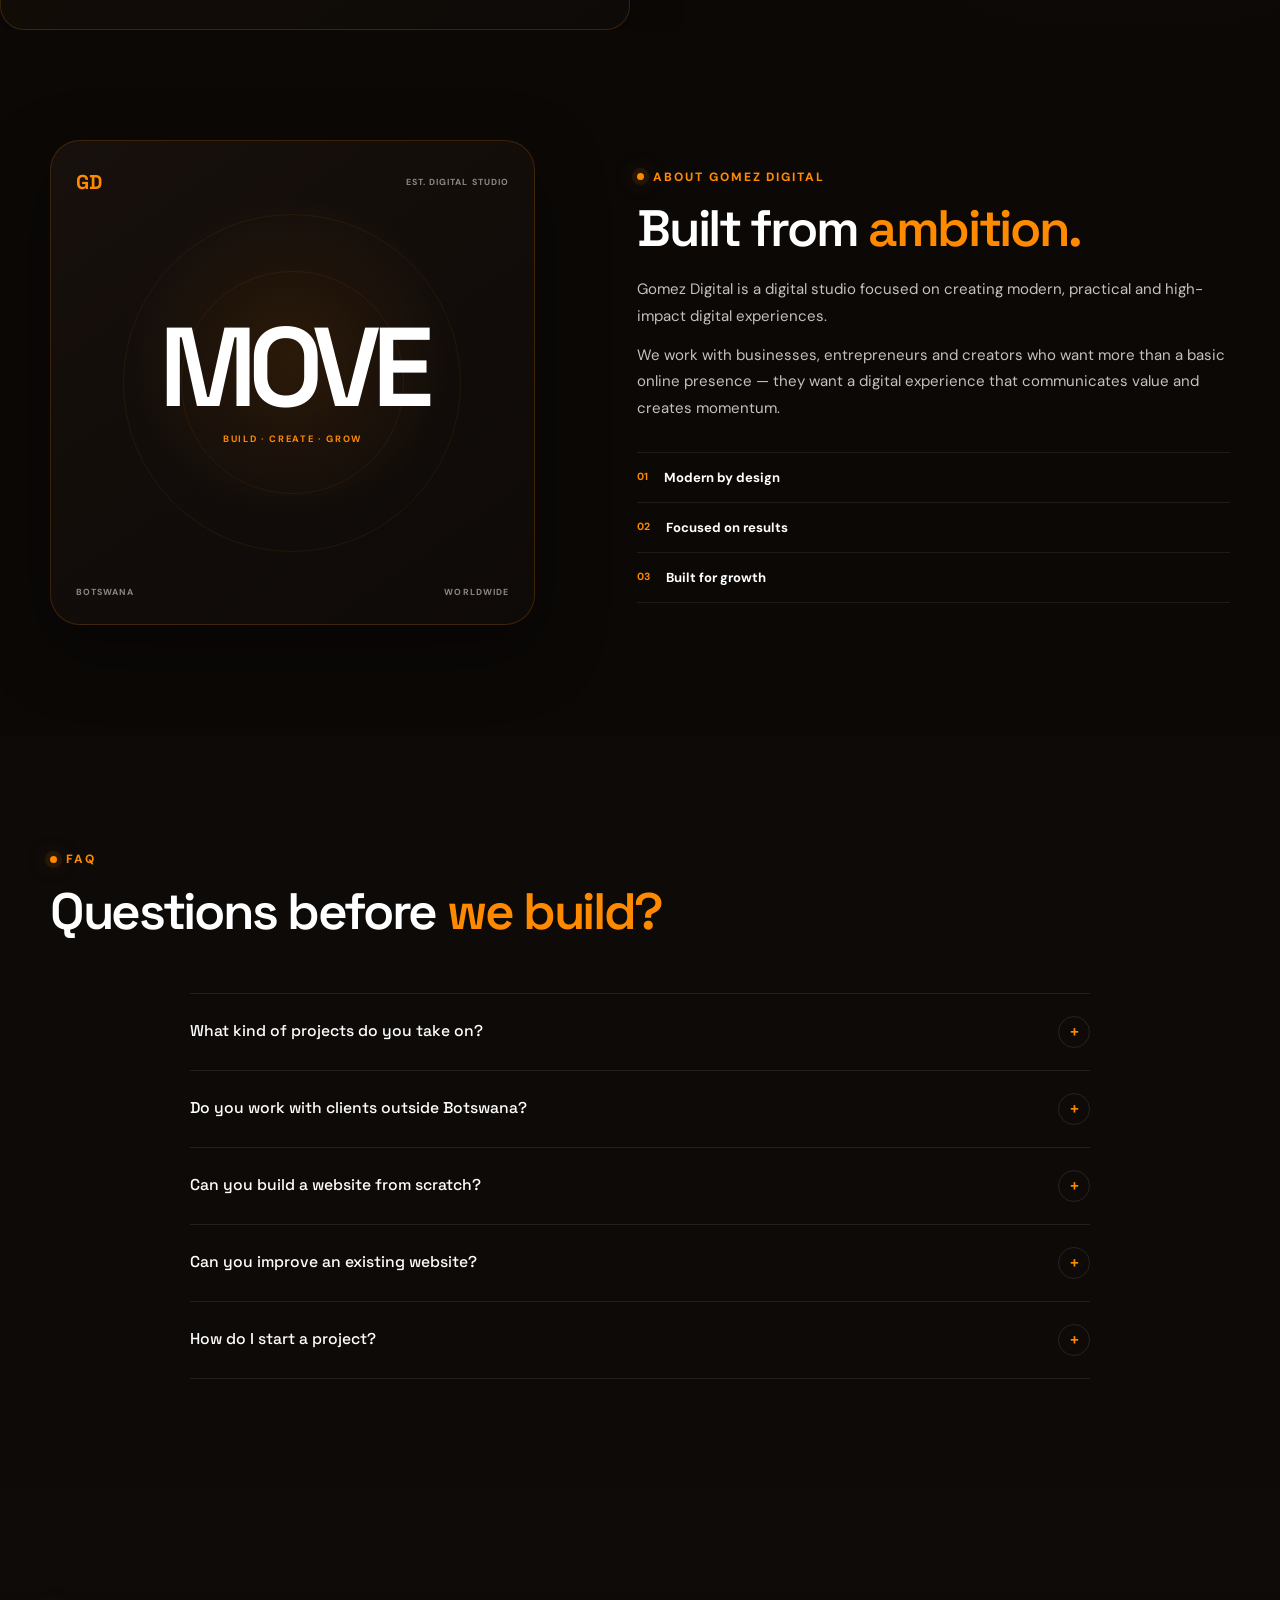
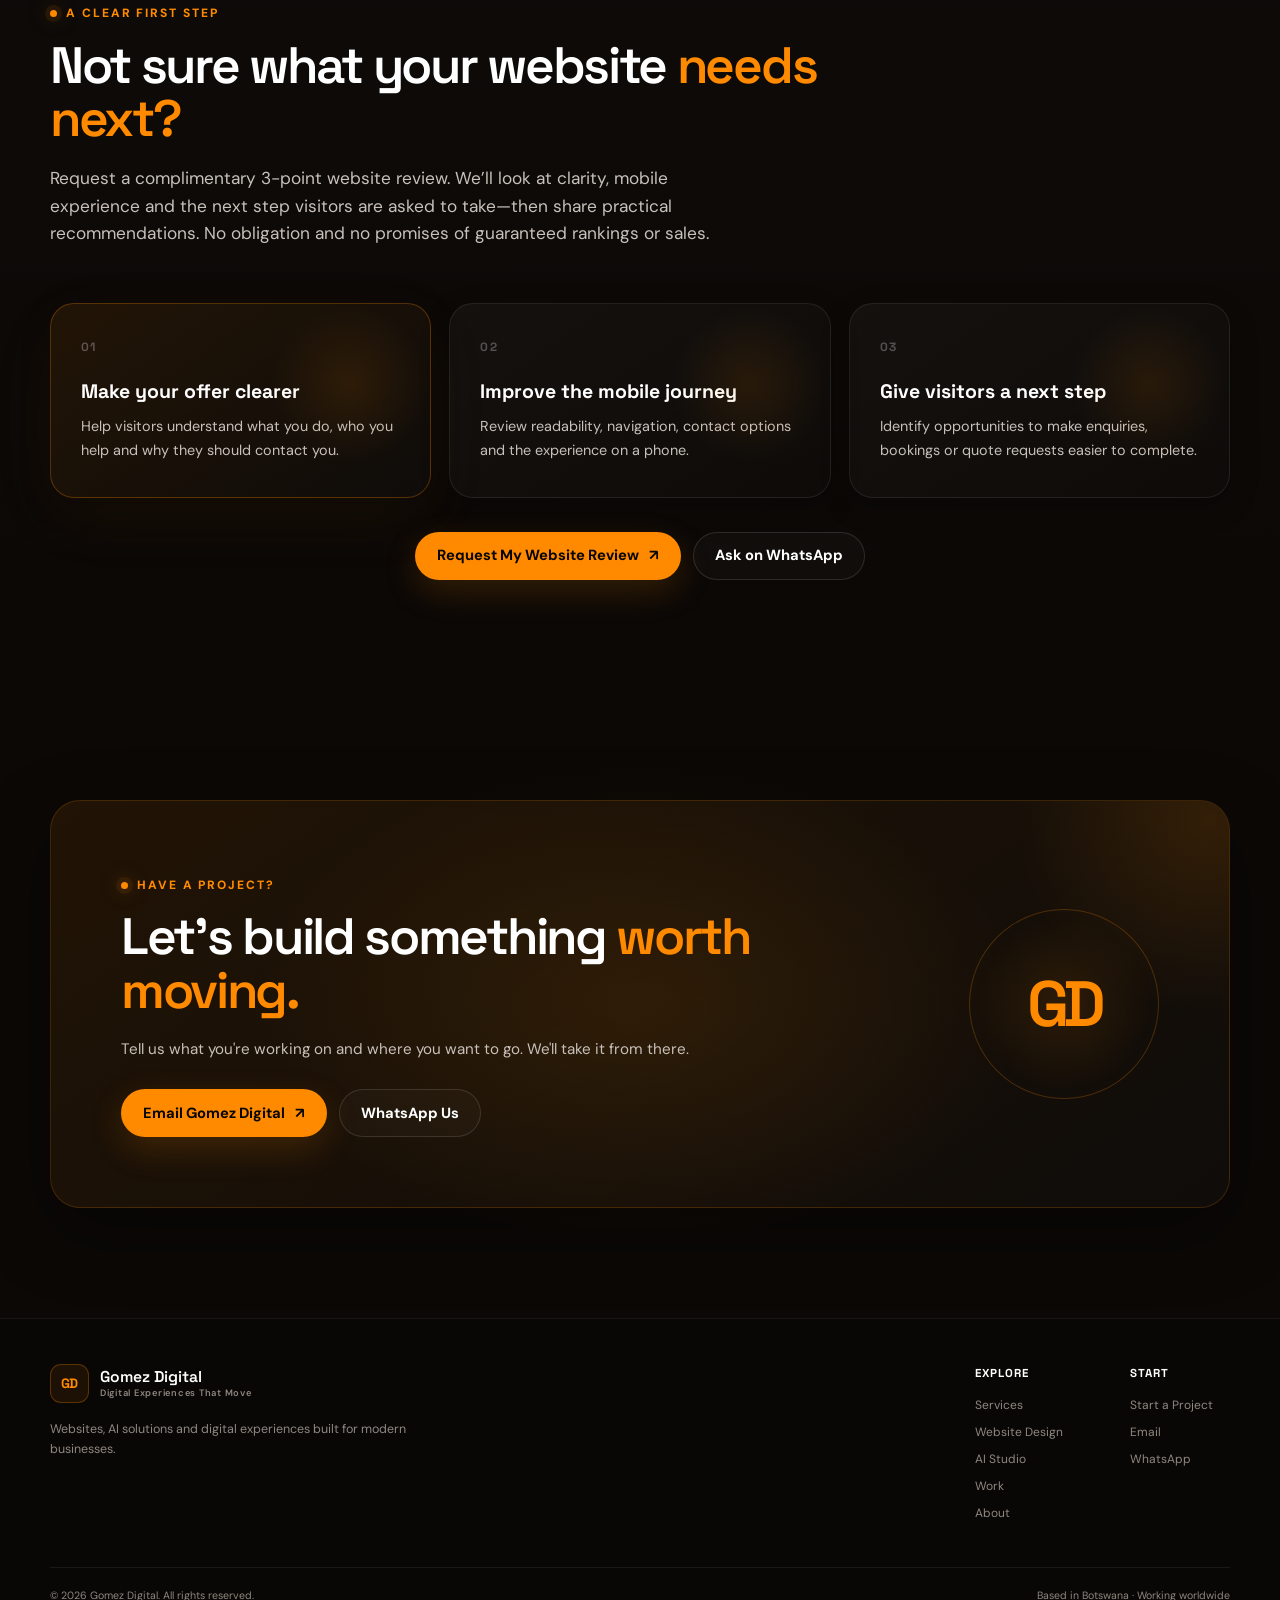
==== commit 72dfbc0c: "Strengthen portfolio credibility and clearly label project status" ====
--- a/index.html
+++ b/index.html
@@ -713,107 +713,91 @@
          WORK
     ========================== -->
     <section class="section-pad" id="work">
-  <div class="section-head reveal">
-    <div>
-      <span class="section-number">03 / SELECTED BUILDS</span>
-      <h2>Ideas made<br><em>visible.</em></h2>
-    </div>
-    <p>
-      A selection of client work, studio projects and early-stage concepts — each
-      shaped around a clear purpose and a practical user experience.
-    </p>
-  </div>  <div class="work-grid"><article class="project project-large reveal">
-  <div class="project-art art-hustla">
-    <span>HM</span>
-    <div>
-      HUSTLA<br>
-      <b>MINDSET</b>
-    </div>
-  </div>
-
-  <div class="project-info">
-    <span>BRAND · COMMUNITY · WEB</span>
-    <h3>Hustla Mindset</h3>
-    <p>
-      A digital home for a mindset-driven creator community, bringing
-      content, resources and digital tools together in one experience.
-    </p>
-    <a href="#contact">Discuss a build ↗</a>
-  </div>
-</article>
-
-<article class="project reveal delay-1">
-  <div class="project-art art-alpha">
-    <span>GA</span>
-    <div>
-      GOMEZ<br>
-      <b>ALPHA</b>
-    </div>
-  </div>
-
-  <div class="project-info">
-    <span>AI · AUTOMATION · DATA</span>
-    <h3>Gomez Alpha</h3>
-    <p>
-      A concept for an intelligent market-analysis system built around
-      structured data, technical analysis and automation.
-    </p>
-    <a
-  href="#contact"
->
-  Discuss this concept ↗
-    </a>
-  </div>
-</article>
-
-<article class="project reveal">
-  <div class="project-art art-client">
-    <span>ACL</span>
-    <div>
-      ANNE'S<br>
-      <b>CASH LOANS</b>
-    </div>
-  </div>
-
-  <div class="project-info">
-    <span>CLIENT · BUSINESS WEBSITE · MOBILE-FIRST</span>
-    <h3>Anne's Cash Loans</h3>
-    <p>
-      A professional mobile-first website created to clearly present
-      loan information, eligibility, application steps and customer
-      contact options.
-    </p>
-    <a
-      href="https://gomezdigital.github.io/annes-cash-loans/"
-      target="_blank"
-      rel="noopener noreferrer"
-    >
-      View live website ↗
-    </a>
-  </div>
-</article>
-
-<article class="project project-cta reveal">
-  <div class="project-art art-next">
-    <span>GD</span>
-    <div>
-      YOUR<br>
-      <b>PROJECT</b>
-    </div>
-  </div>
-
-  <div class="project-info">
-    <span>NEXT BUILD · WORLDWIDE</span>
-    <h3>Your project could be here.</h3>
-    <p>
-      Have a business, idea or digital product that needs a strong online
-      presence? Let's turn the idea into something people can use.
-    </p>
-    <a href="#contact">Start a project ↗</a>
-  </div>
-</article>
-
-  </div>
+      <div class="section-head reveal">
+        <div>
+          <span class="section-number">03 / SELECTED BUILDS</span>
+          <h2>Ideas made<br><em>visible.</em></h2>
+        </div>
+        <p>
+          A transparent look at client delivery, independent studio work and
+          concepts in development. No inflated numbers—just the work, its purpose
+          and what each project demonstrates.
+        </p>
+      </div>
+
+      <div class="work-grid">
+        <article class="project project-large reveal">
+          <div class="project-art art-hustla">
+            <span>HM</span>
+            <div>HUSTLA<br><b>MINDSET</b></div>
+          </div>
+          <div class="project-info">
+            <span>STUDIO PROJECT · BRAND · COMMUNITY · WEB</span>
+            <h3>Hustla Mindset</h3>
+            <p>
+              An independent creator-community project exploring how content,
+              practical resources and digital tools can come together in one
+              focused online experience.
+            </p>
+            <a href="#contact">Discuss a community or content platform ↗</a>
+          </div>
+        </article>
+
+        <article class="project reveal delay-1">
+          <div class="project-art art-alpha">
+            <span>GA</span>
+            <div>GOMEZ<br><b>ALPHA</b></div>
+          </div>
+          <div class="project-info">
+            <span>INDEPENDENT CONCEPT · DATA · TRADING TECHNOLOGY</span>
+            <h3>Gomez Alpha</h3>
+            <p>
+              An experimental market-analysis concept exploring structured
+              market data, technical indicators and rule-based decision support.
+              It is a project in development, not a live trading product.
+            </p>
+            <a href="#contact">Discuss a data or analysis tool ↗</a>
+          </div>
+        </article>
+
+        <article class="project reveal">
+          <div class="project-art art-client">
+            <span>ACL</span>
+            <div>ANNE'S<br><b>CASH LOANS</b></div>
+          </div>
+          <div class="project-info">
+            <span>CLIENT PROJECT · LIVE BUSINESS WEBSITE</span>
+            <h3>Anne's Cash Loans</h3>
+            <p>
+              A mobile-first business website designed to make service
+              information, eligibility guidance, application steps and contact
+              options easier for visitors to understand.
+            </p>
+            <a
+              href="https://gomezdigital.github.io/annes-cash-loans/"
+              target="_blank"
+              rel="noopener noreferrer"
+            >View live website ↗</a>
+          </div>
+        </article>
+
+        <article class="project project-cta reveal">
+          <div class="project-art art-next">
+            <span>GD</span>
+            <div>YOUR<br><b>PROJECT</b></div>
+          </div>
+          <div class="project-info">
+            <span>NEXT BUILD · WORLDWIDE</span>
+            <h3>Your project could be here.</h3>
+            <p>
+              Have a business, idea or digital product that needs a stronger
+              online presence? Let's shape a clear, useful digital experience
+              around your goals.
+            </p>
+            <a href="#contact">Start a project ↗</a>
+          </div>
+        </article>
+      </div>
     </section>
 
 
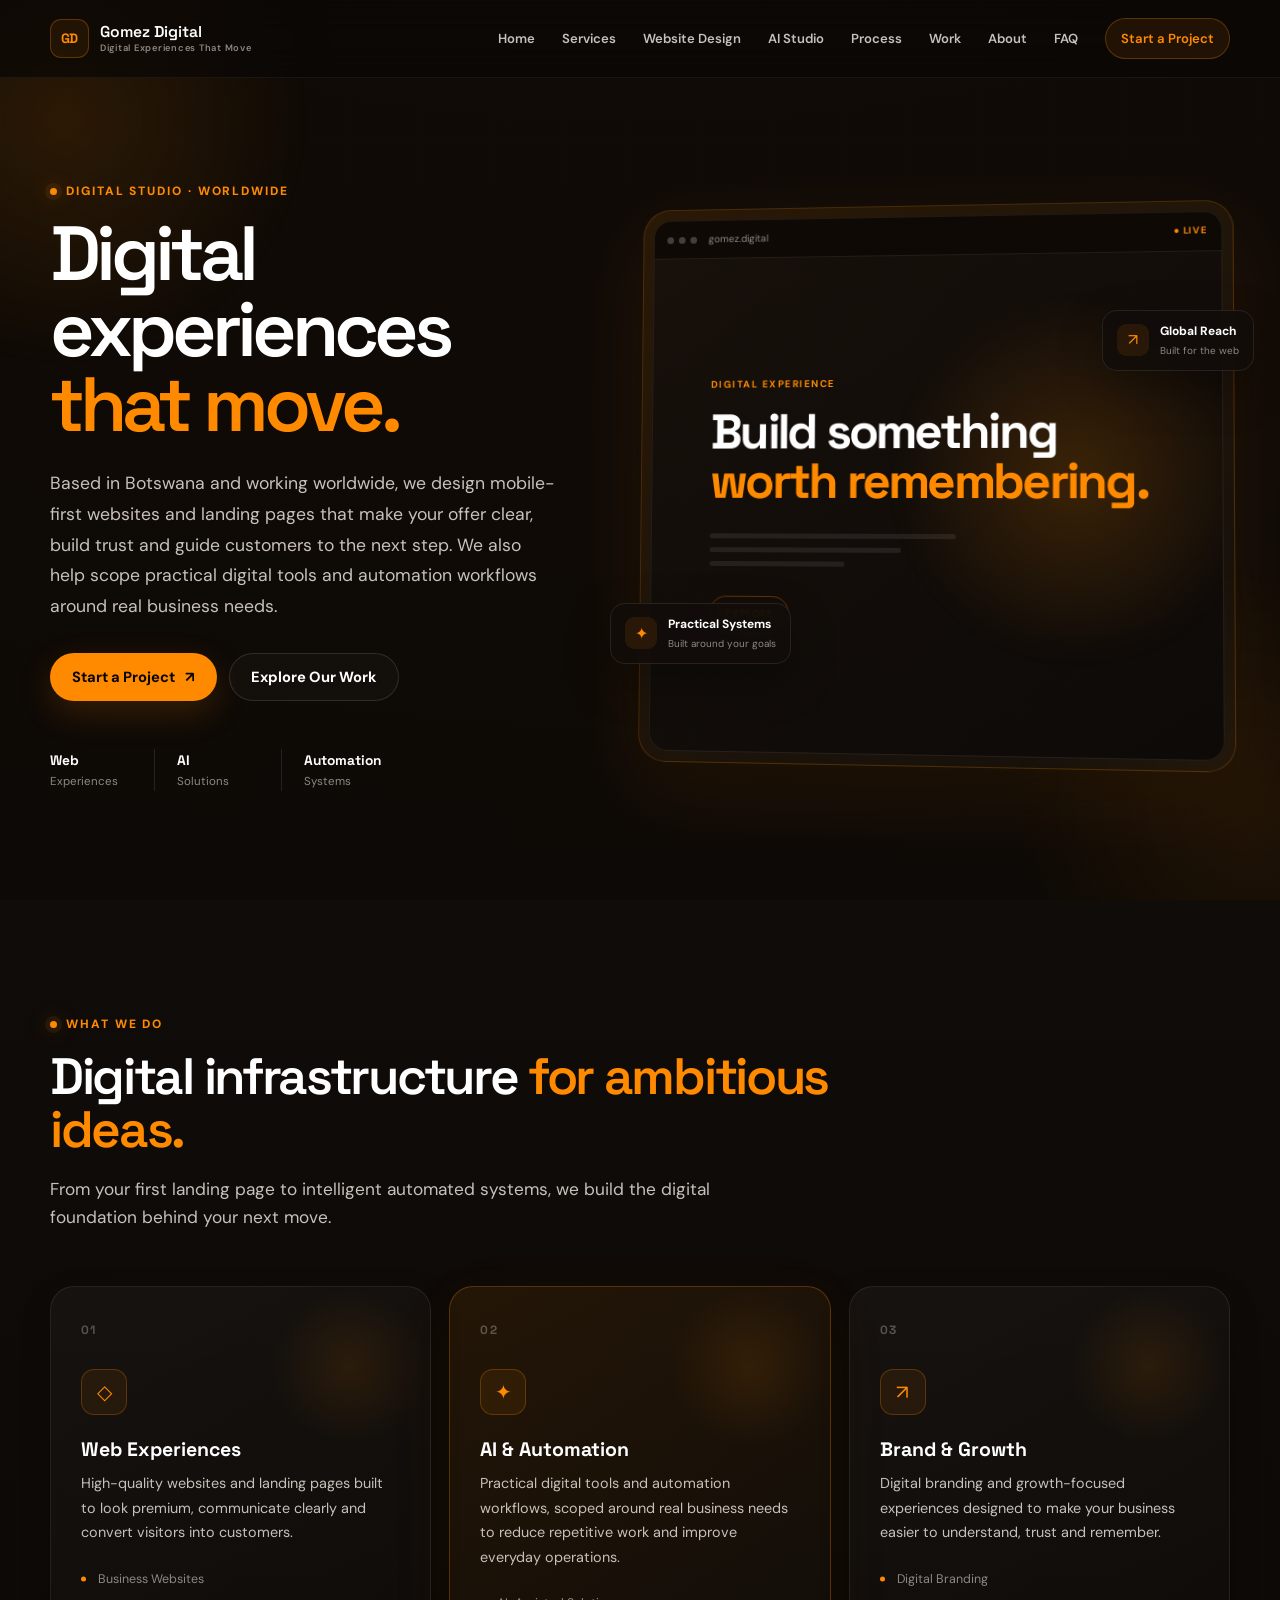
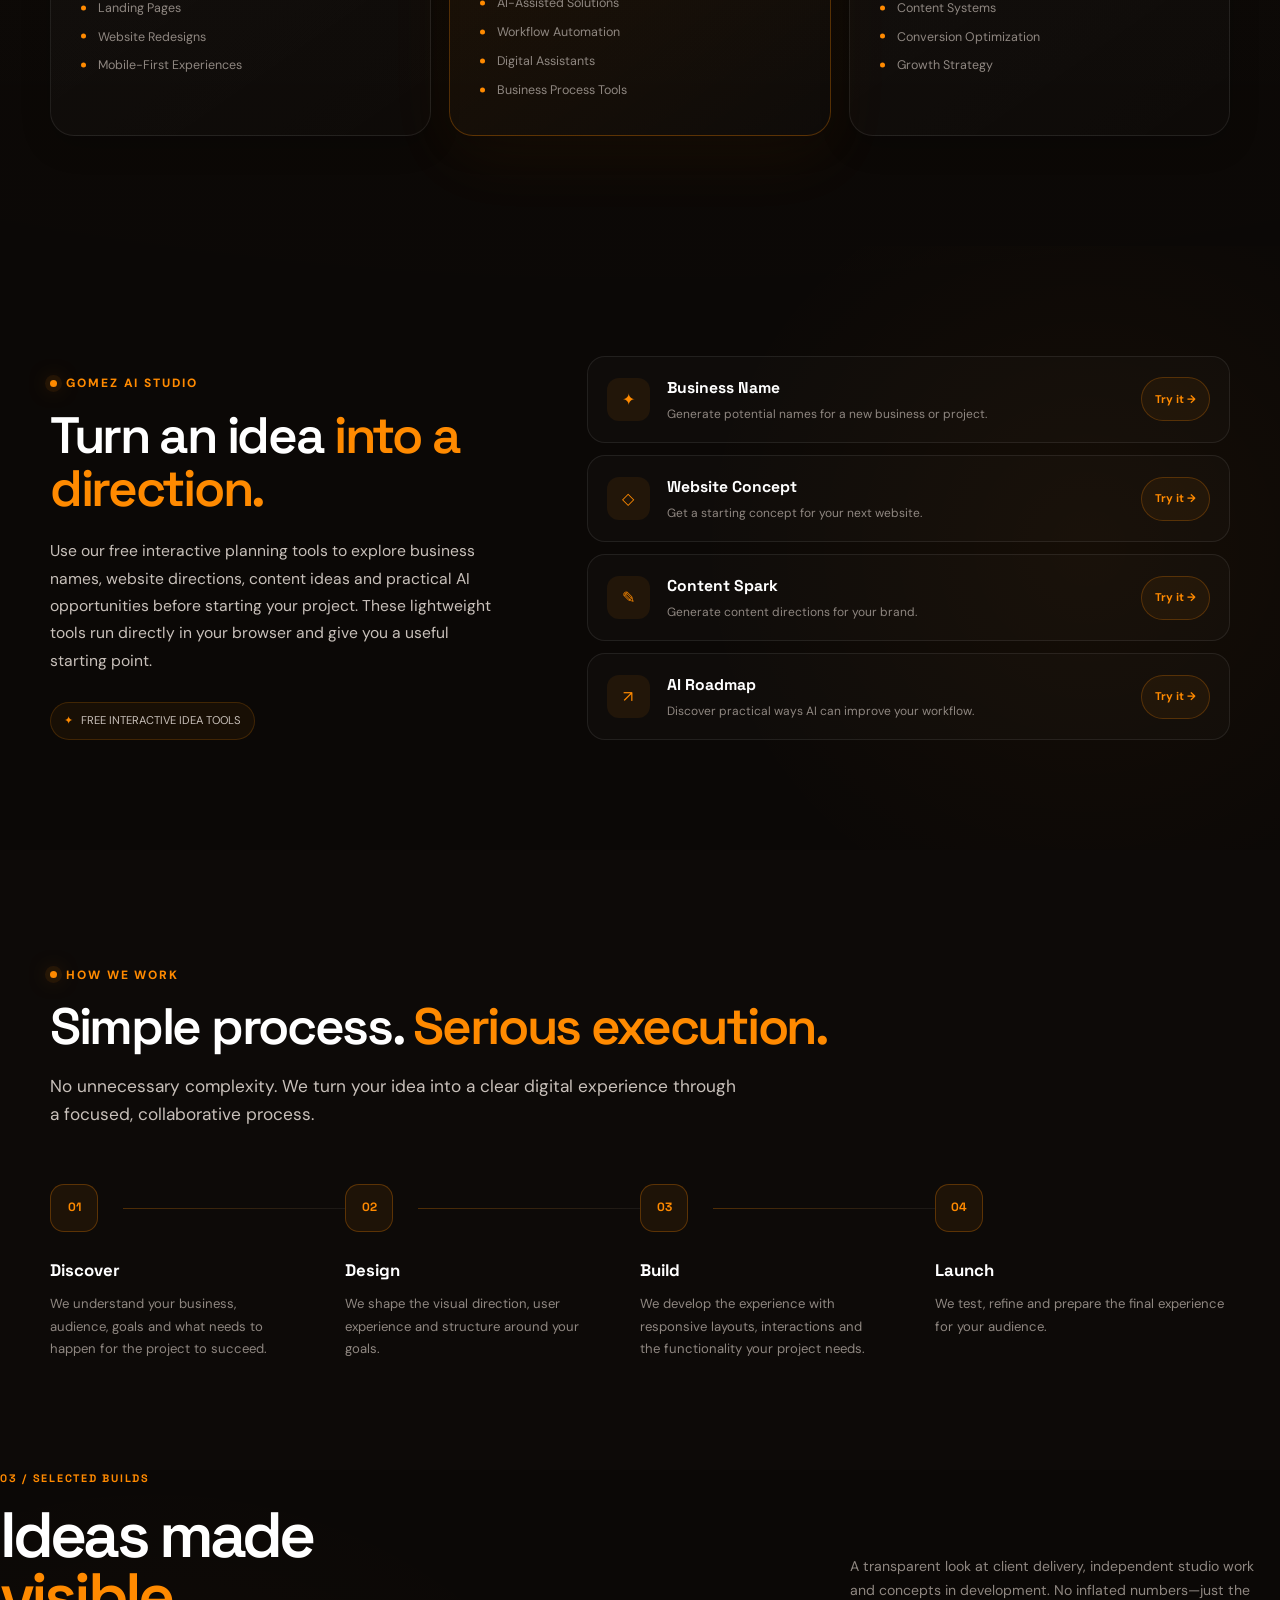
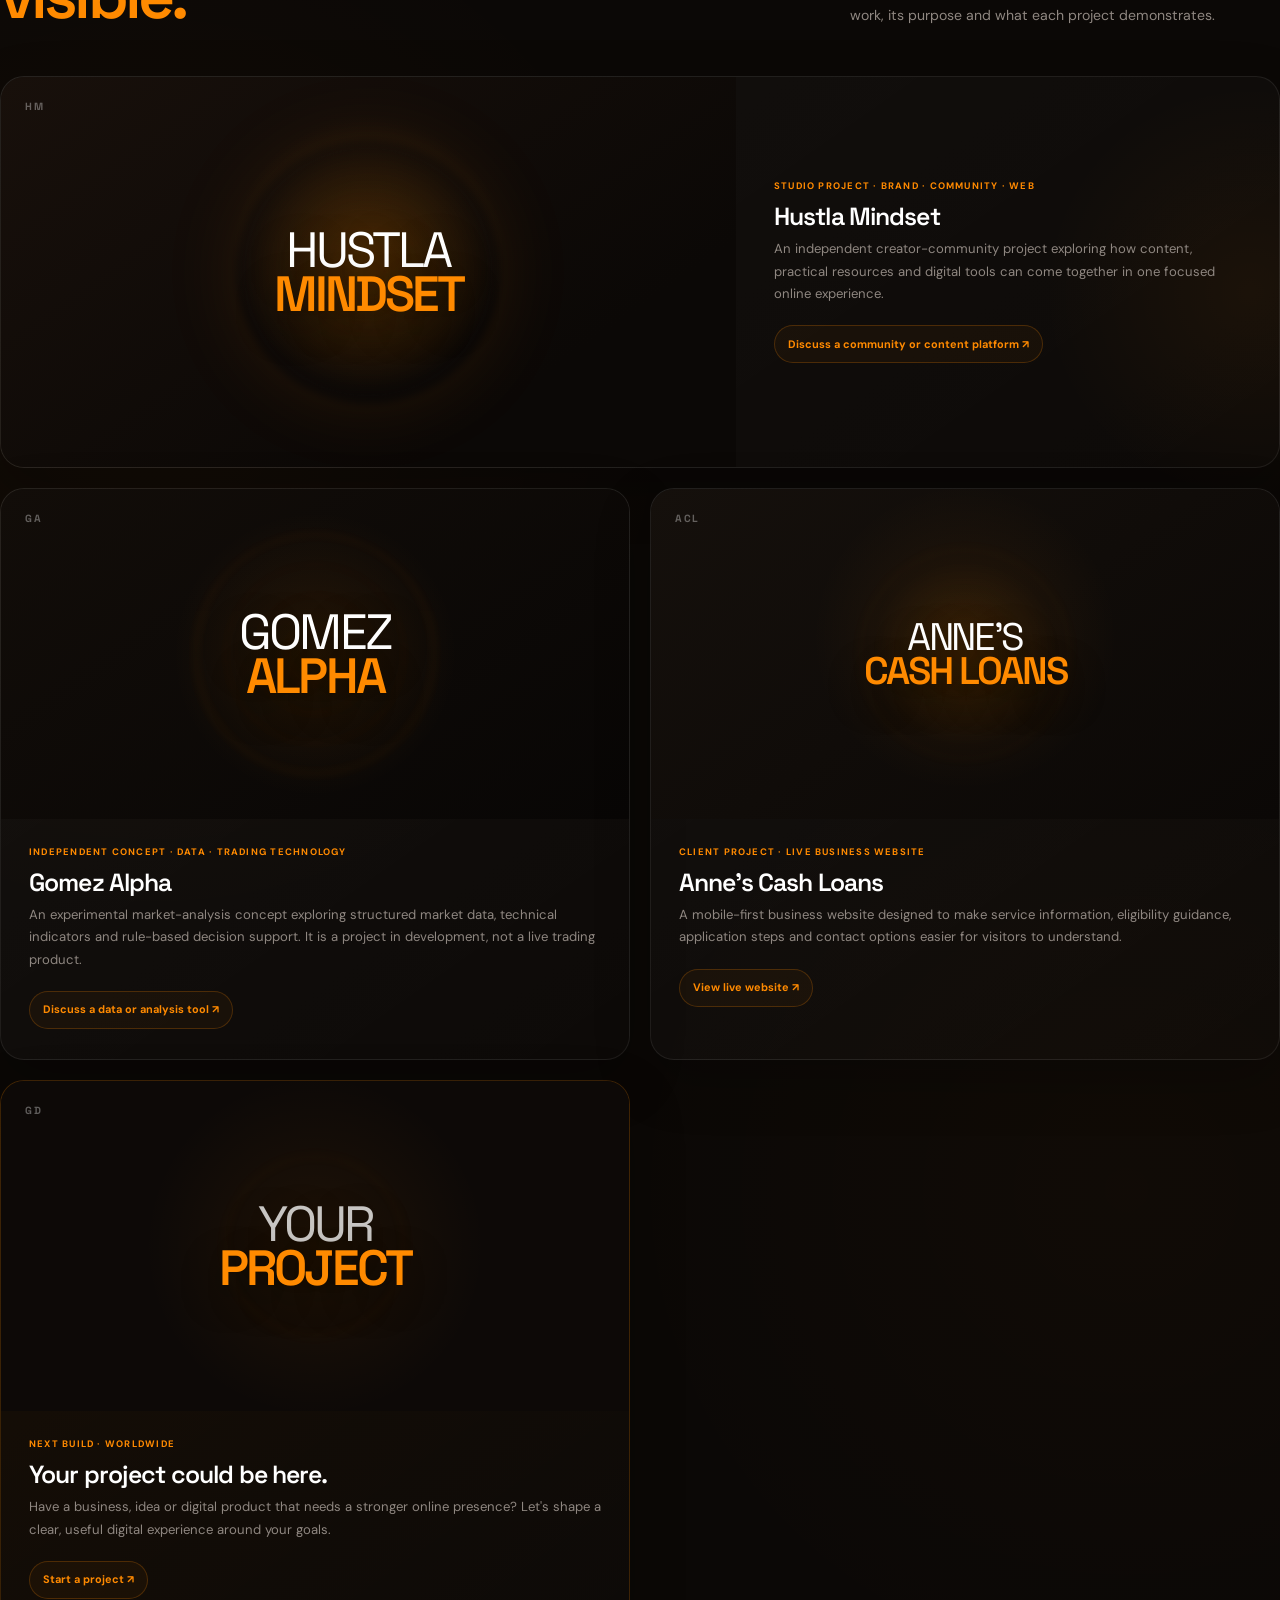
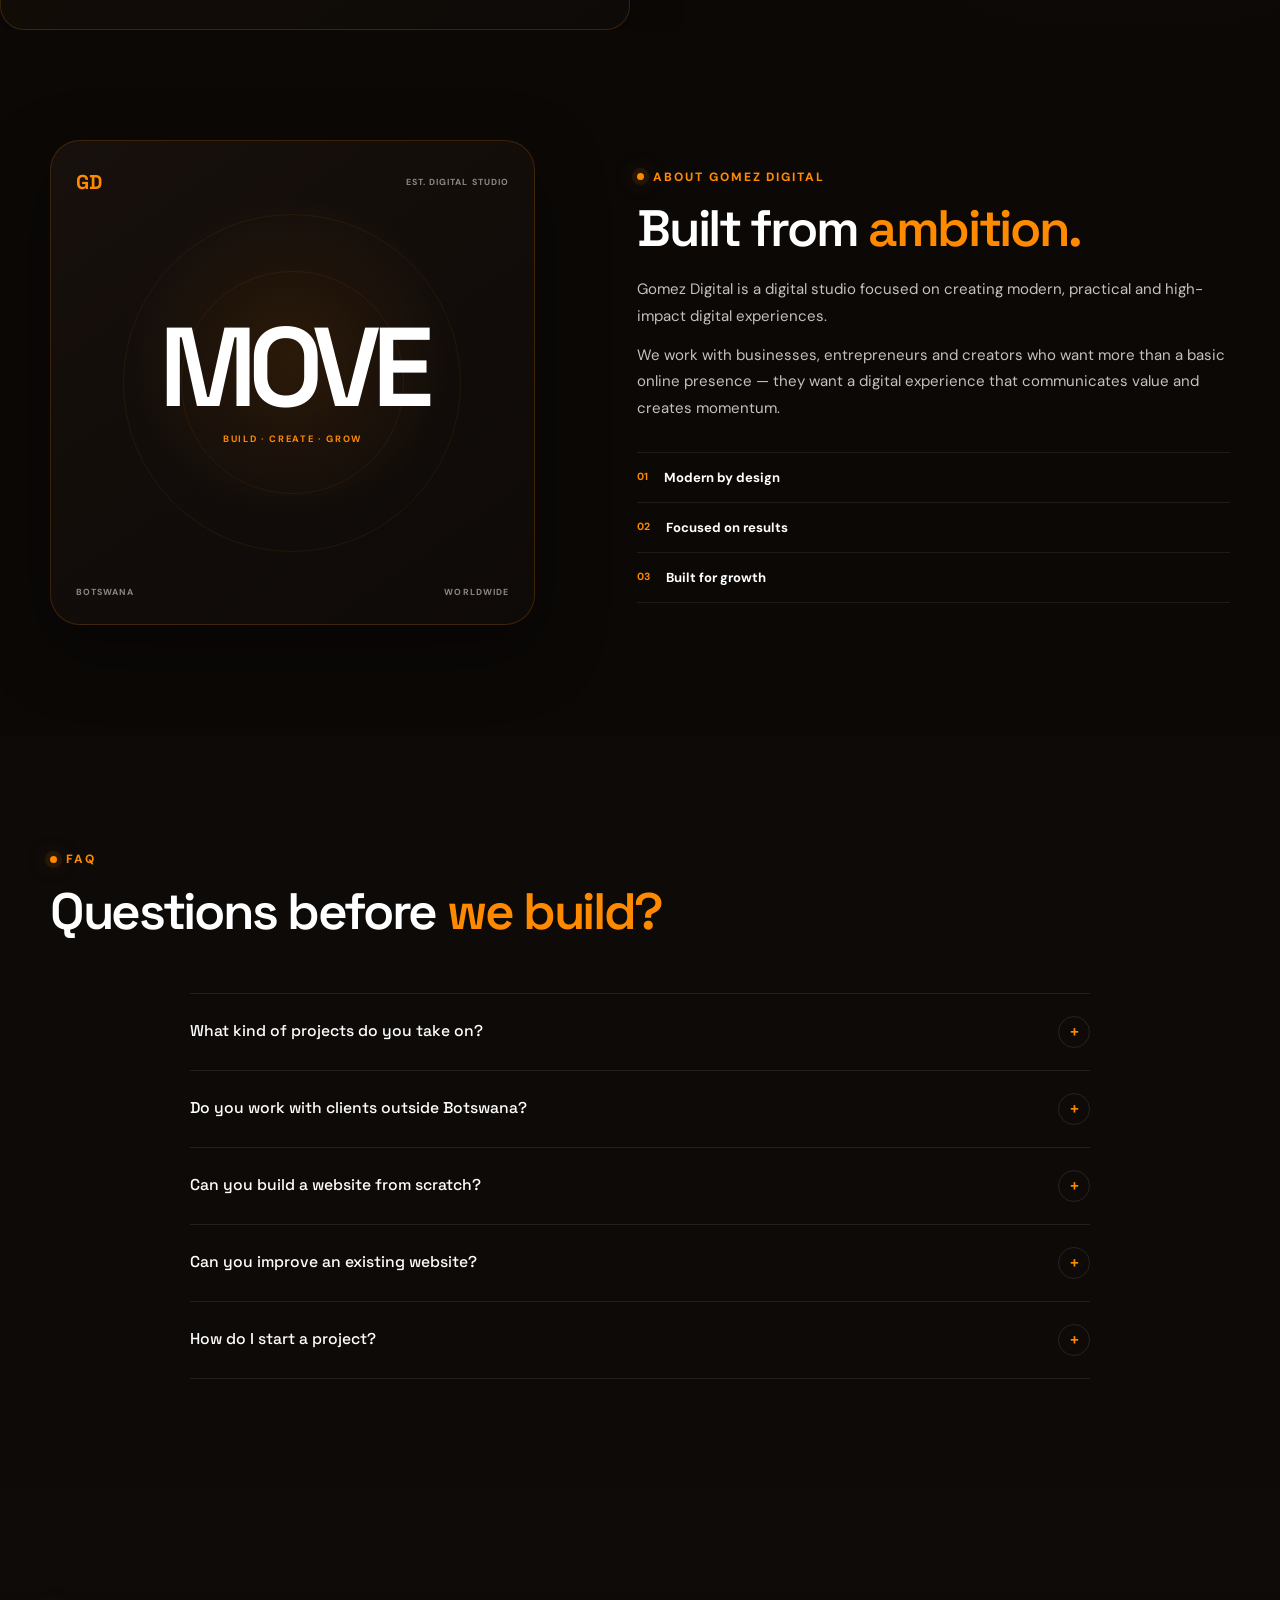
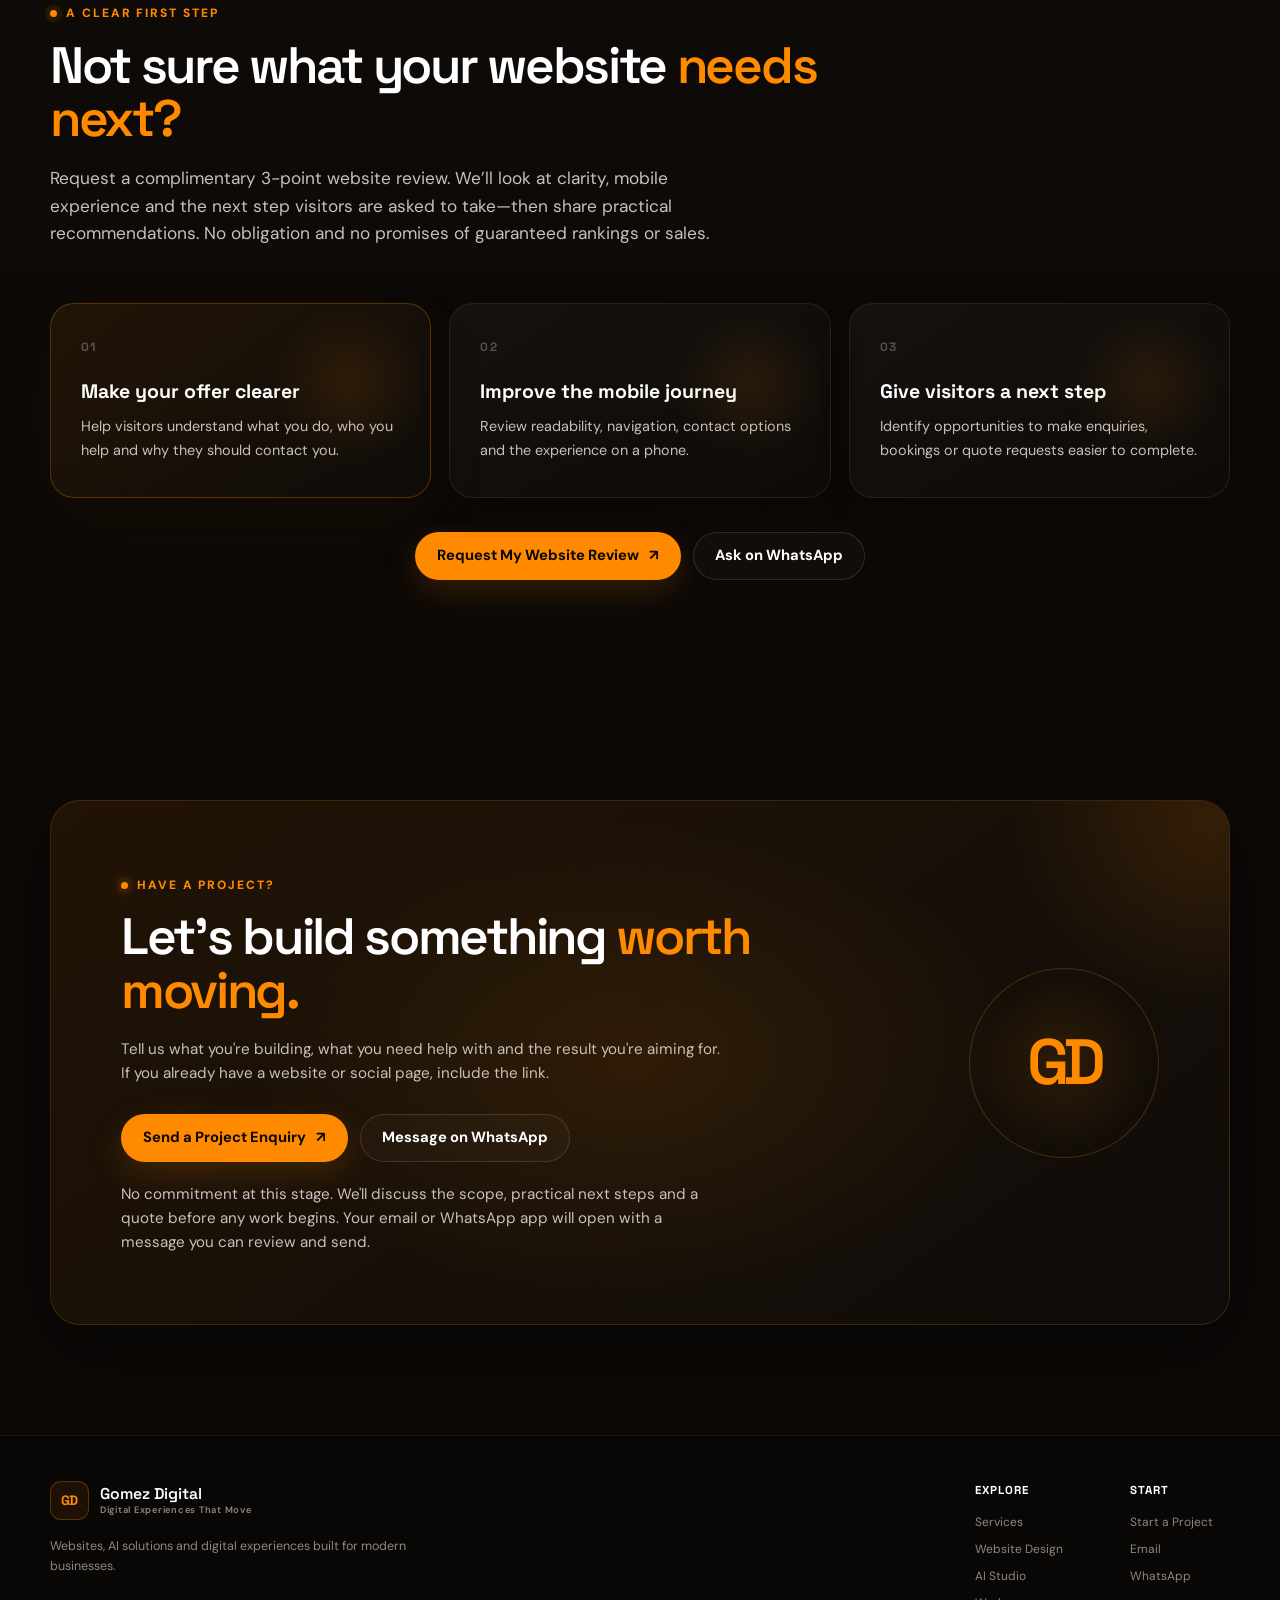
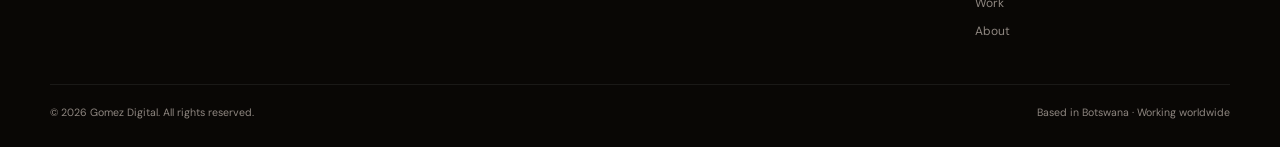
==== commit 51042e81: "Improve project enquiry journey and contact clarity" ====
--- a/index.html
+++ b/index.html
@@ -1056,30 +1056,37 @@
             </h2>
 
             <p>
-              Tell us what you're working on and where you want to go.
-              We'll take it from there.
+              Tell us what you're building, what you need help with and
+              the result you're aiming for. If you already have a website
+              or social page, include the link.
             </p>
 
             <div class="cta-actions">
 
               <a
-                href="mailto:gomezdigital514@gmail.com?subject=Project%20Enquiry%20-%20Gomez%20Digital"
+                href="mailto:gomezdigital514@gmail.com?subject=Project%20Enquiry%20-%20Gomez%20Digital&body=Hi%20Gomez%20Digital%2C%0A%0ABusiness%20or%20project%20name%3A%0AWebsite%20or%20social%20link%20(optional)%3A%0AWhat%20I%20need%20help%20with%3A%0AMain%20goal%3A%0ATarget%20timeline%3A%0ABudget%20range%20(optional)%3A%0A%0AThank%20you."
                 class="btn btn-primary"
               >
-                Email Gomez Digital
+                Send a Project Enquiry
                 <span>↗</span>
               </a>
 
               <a
-                href="https://wa.me/26771086913?text=Hi%20Gomez%20Digital%2C%20I'd%20like%20to%20discuss%20a%20project."
+                href="https://wa.me/26771086913?text=Hi%20Gomez%20Digital%2C%20I%27d%20like%20to%20discuss%20a%20project.%0A%0ABusiness%20or%20project%3A%0AWhat%20I%20need%3A%0AMain%20goal%3A%0ATarget%20timeline%3A"
                 target="_blank"
                 rel="noopener noreferrer"
                 class="btn btn-secondary"
               >
-                WhatsApp Us
+                Message on WhatsApp
               </a>
 
             </div>
+
+            <p class="cta-note">
+              No commitment at this stage. We'll discuss the scope, practical
+              next steps and a quote before any work begins. Your email or
+              WhatsApp app will open with a message you can review and send.
+            </p>
 
           </div>
 
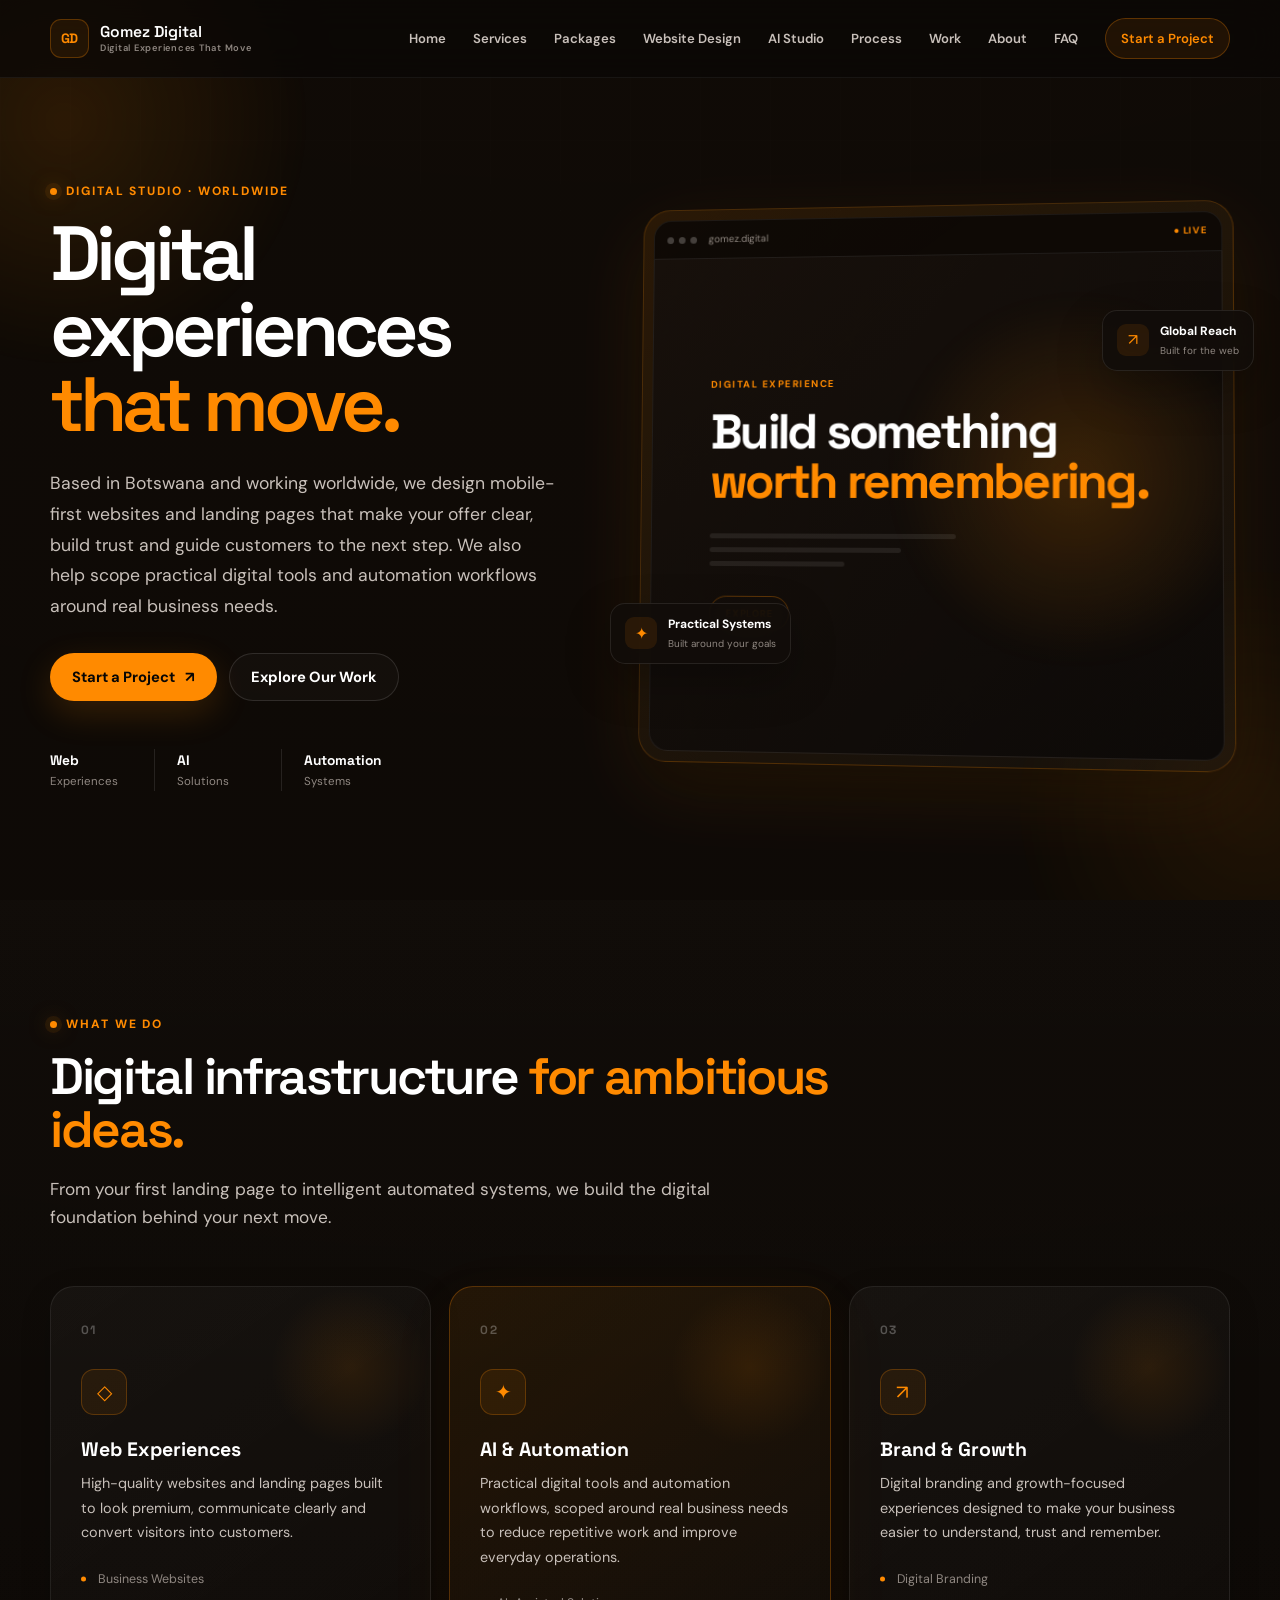
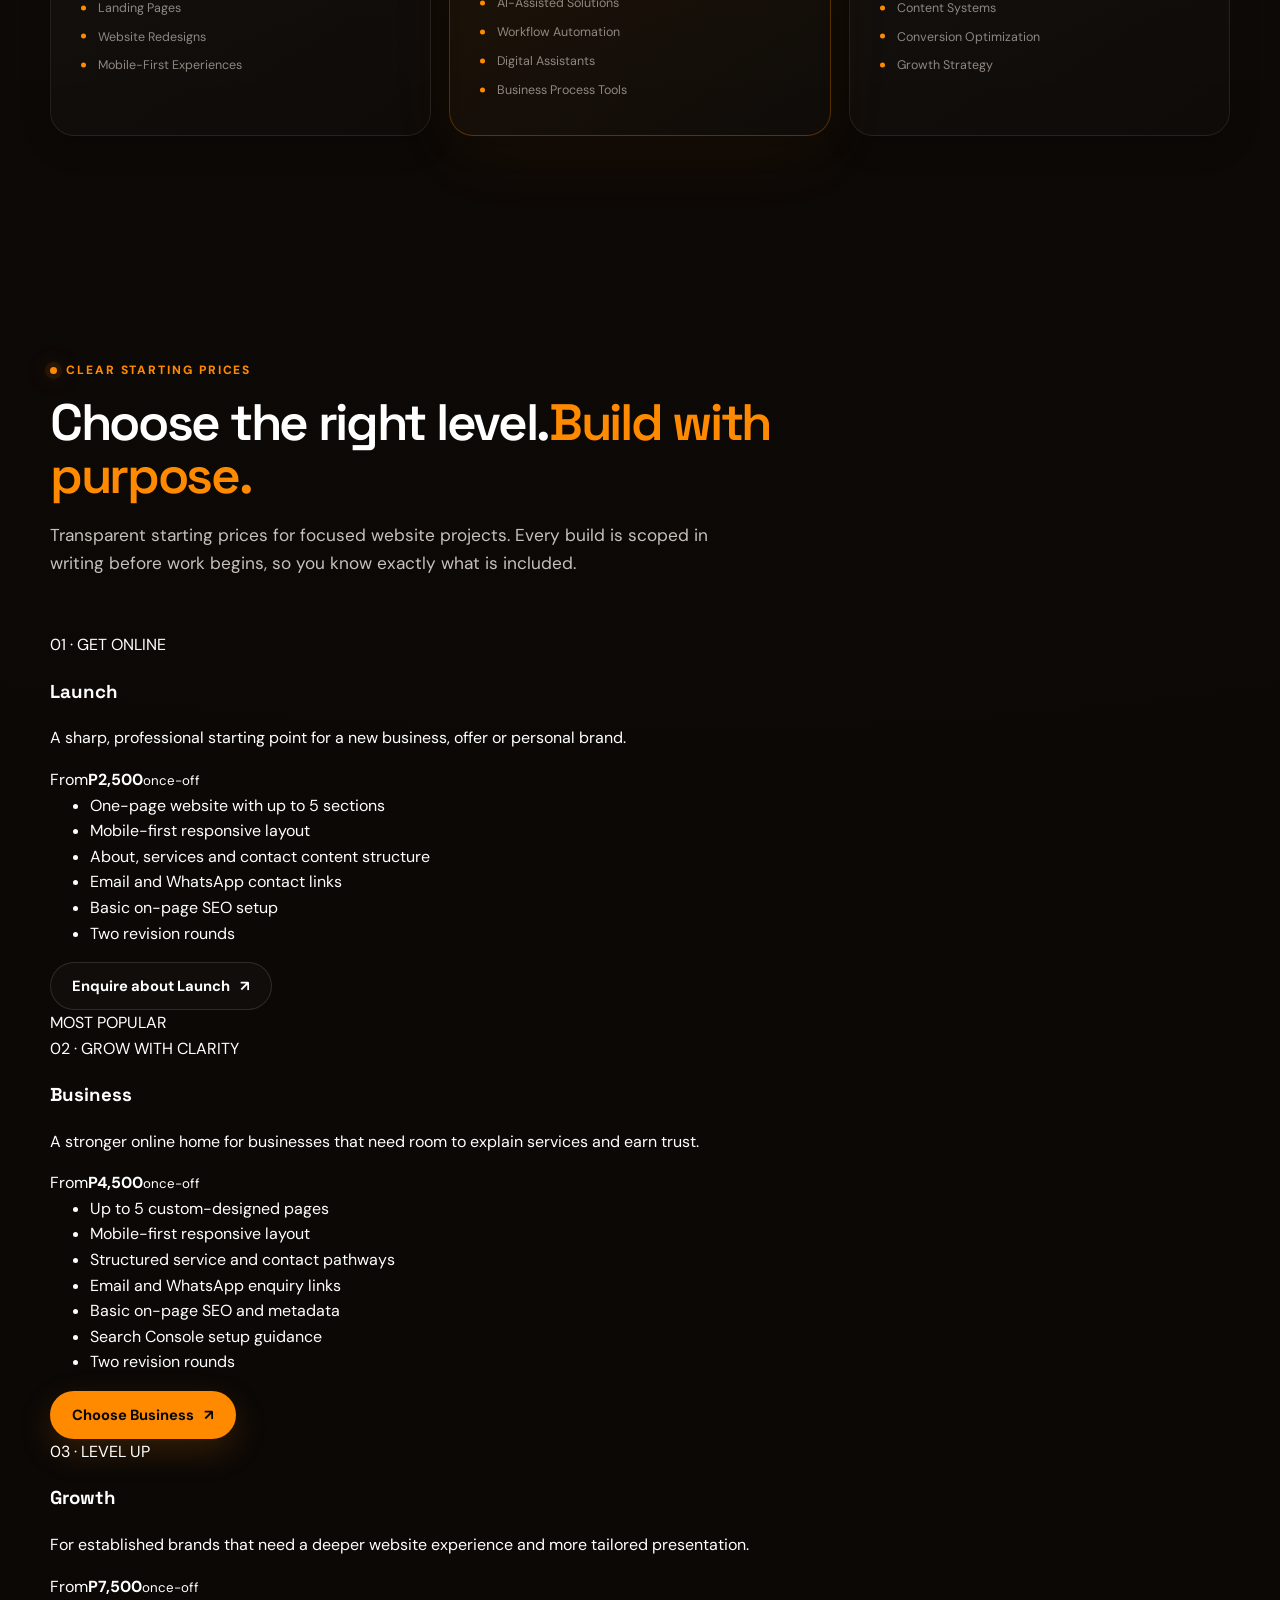
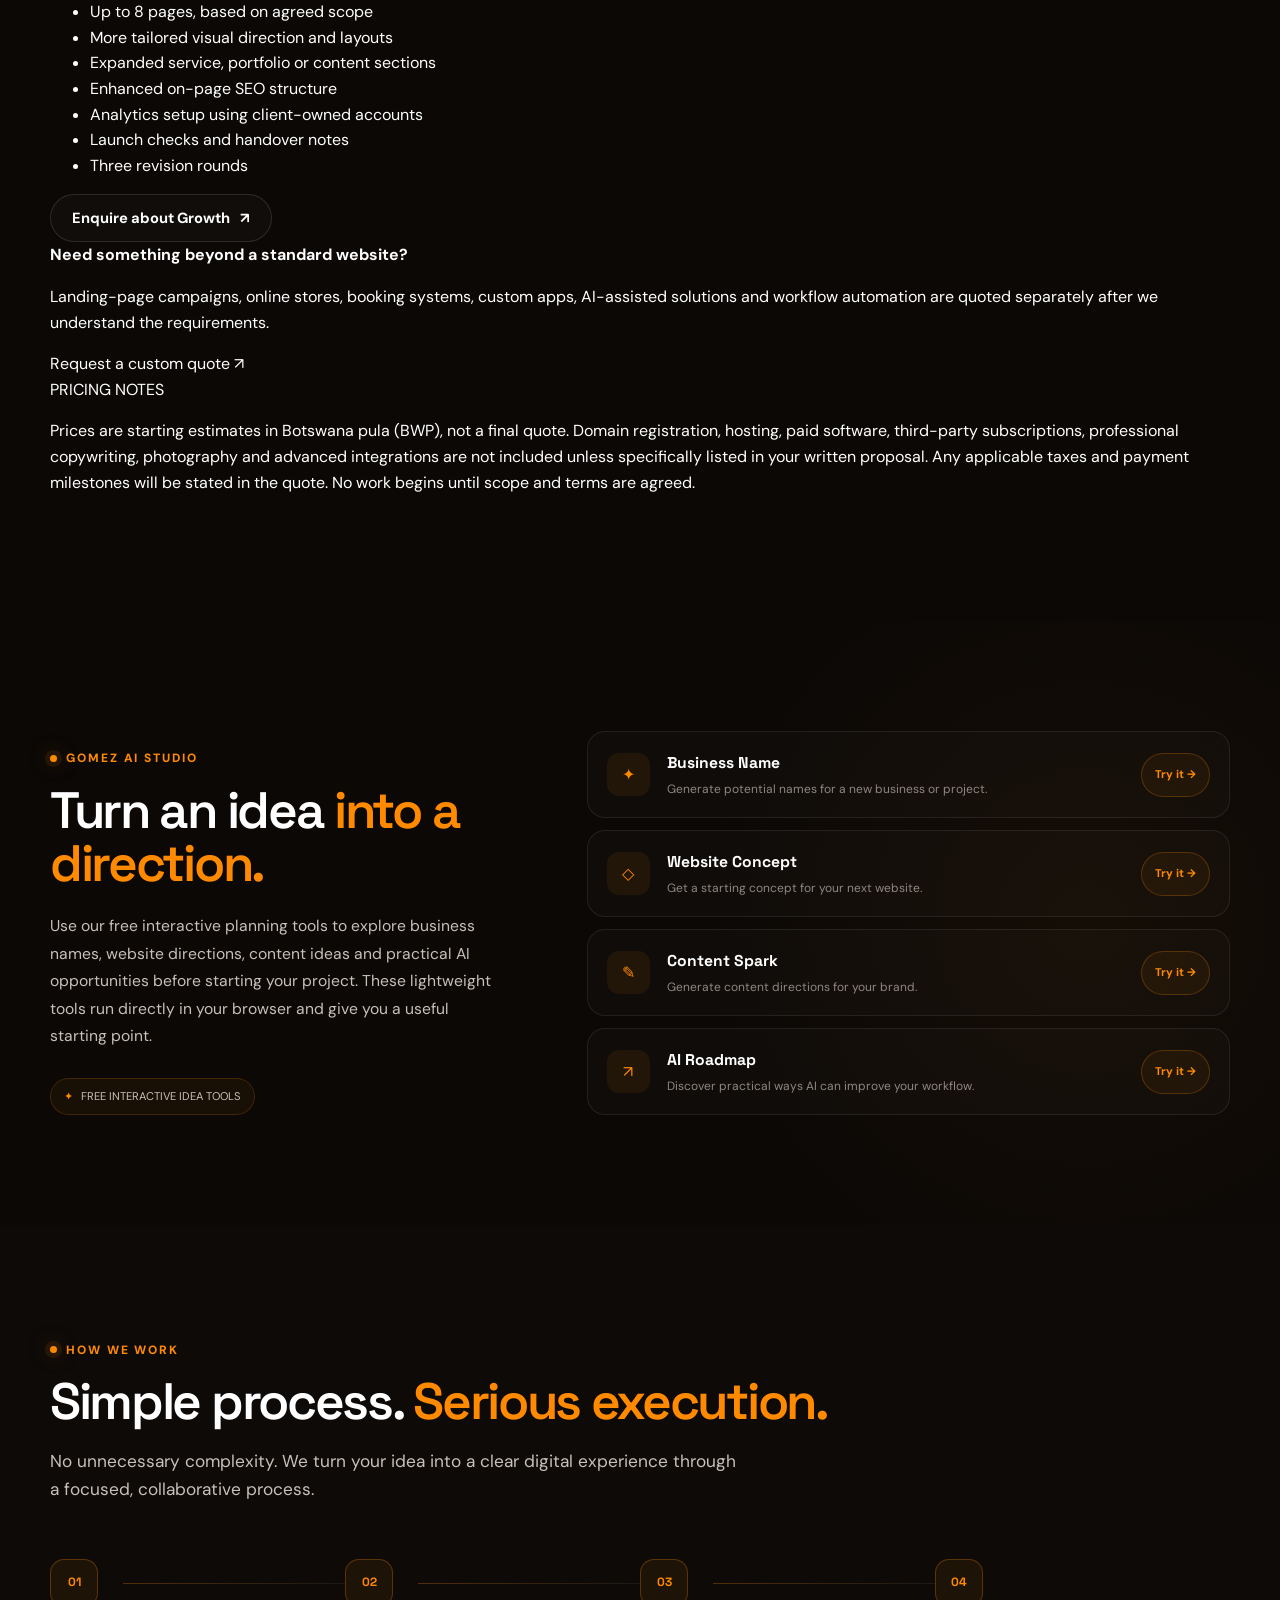
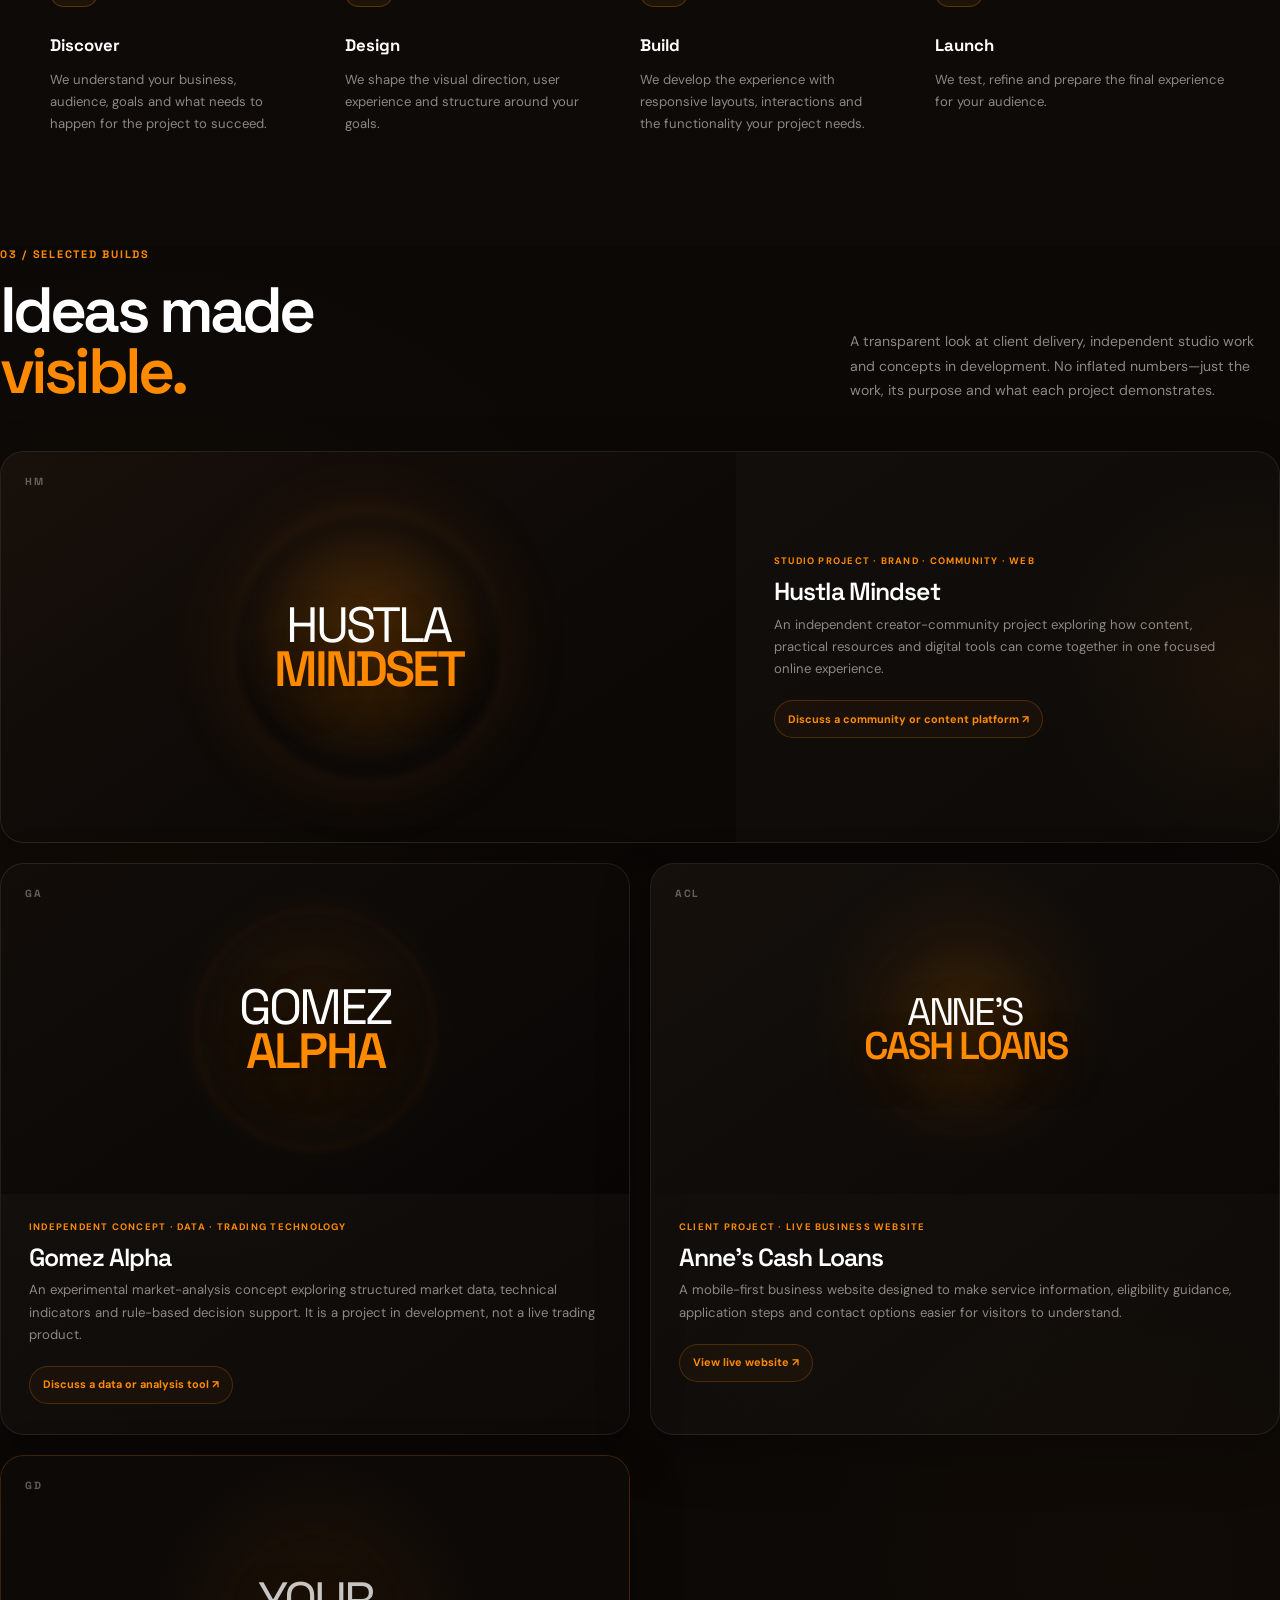
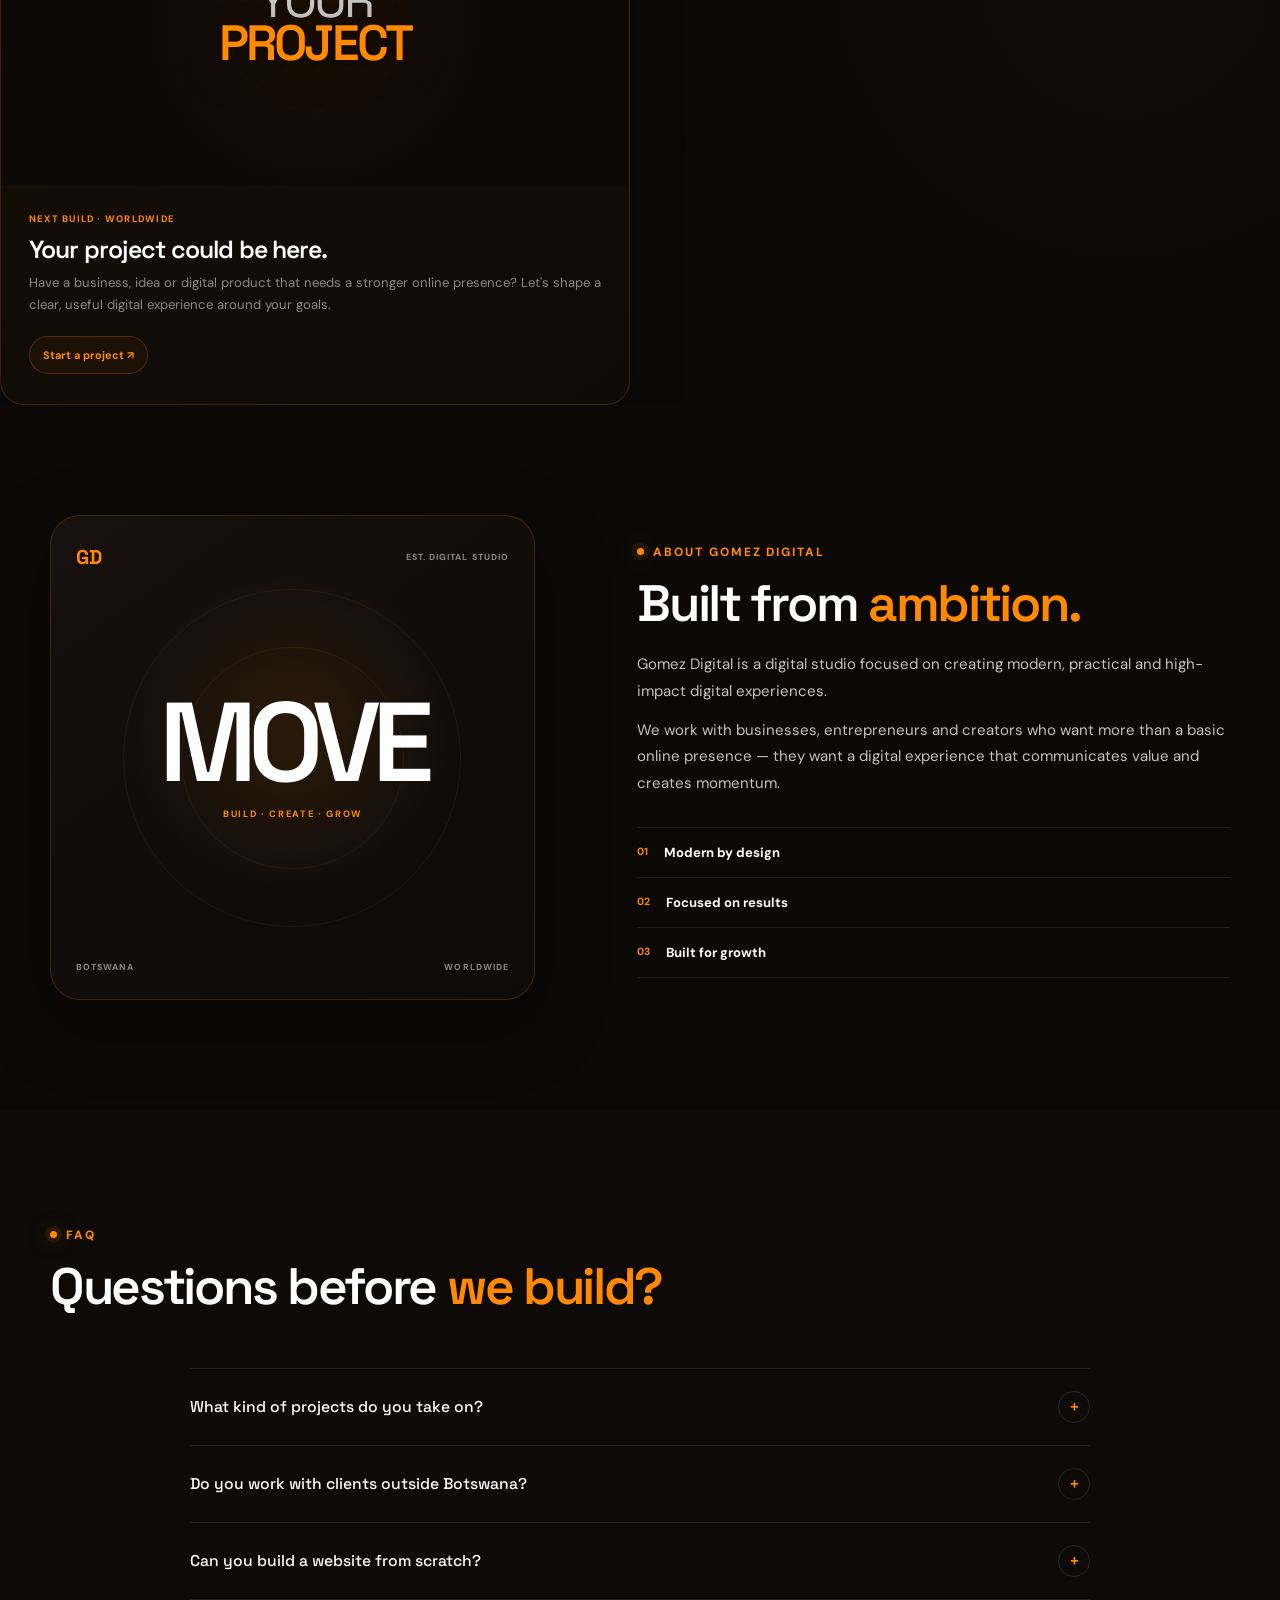
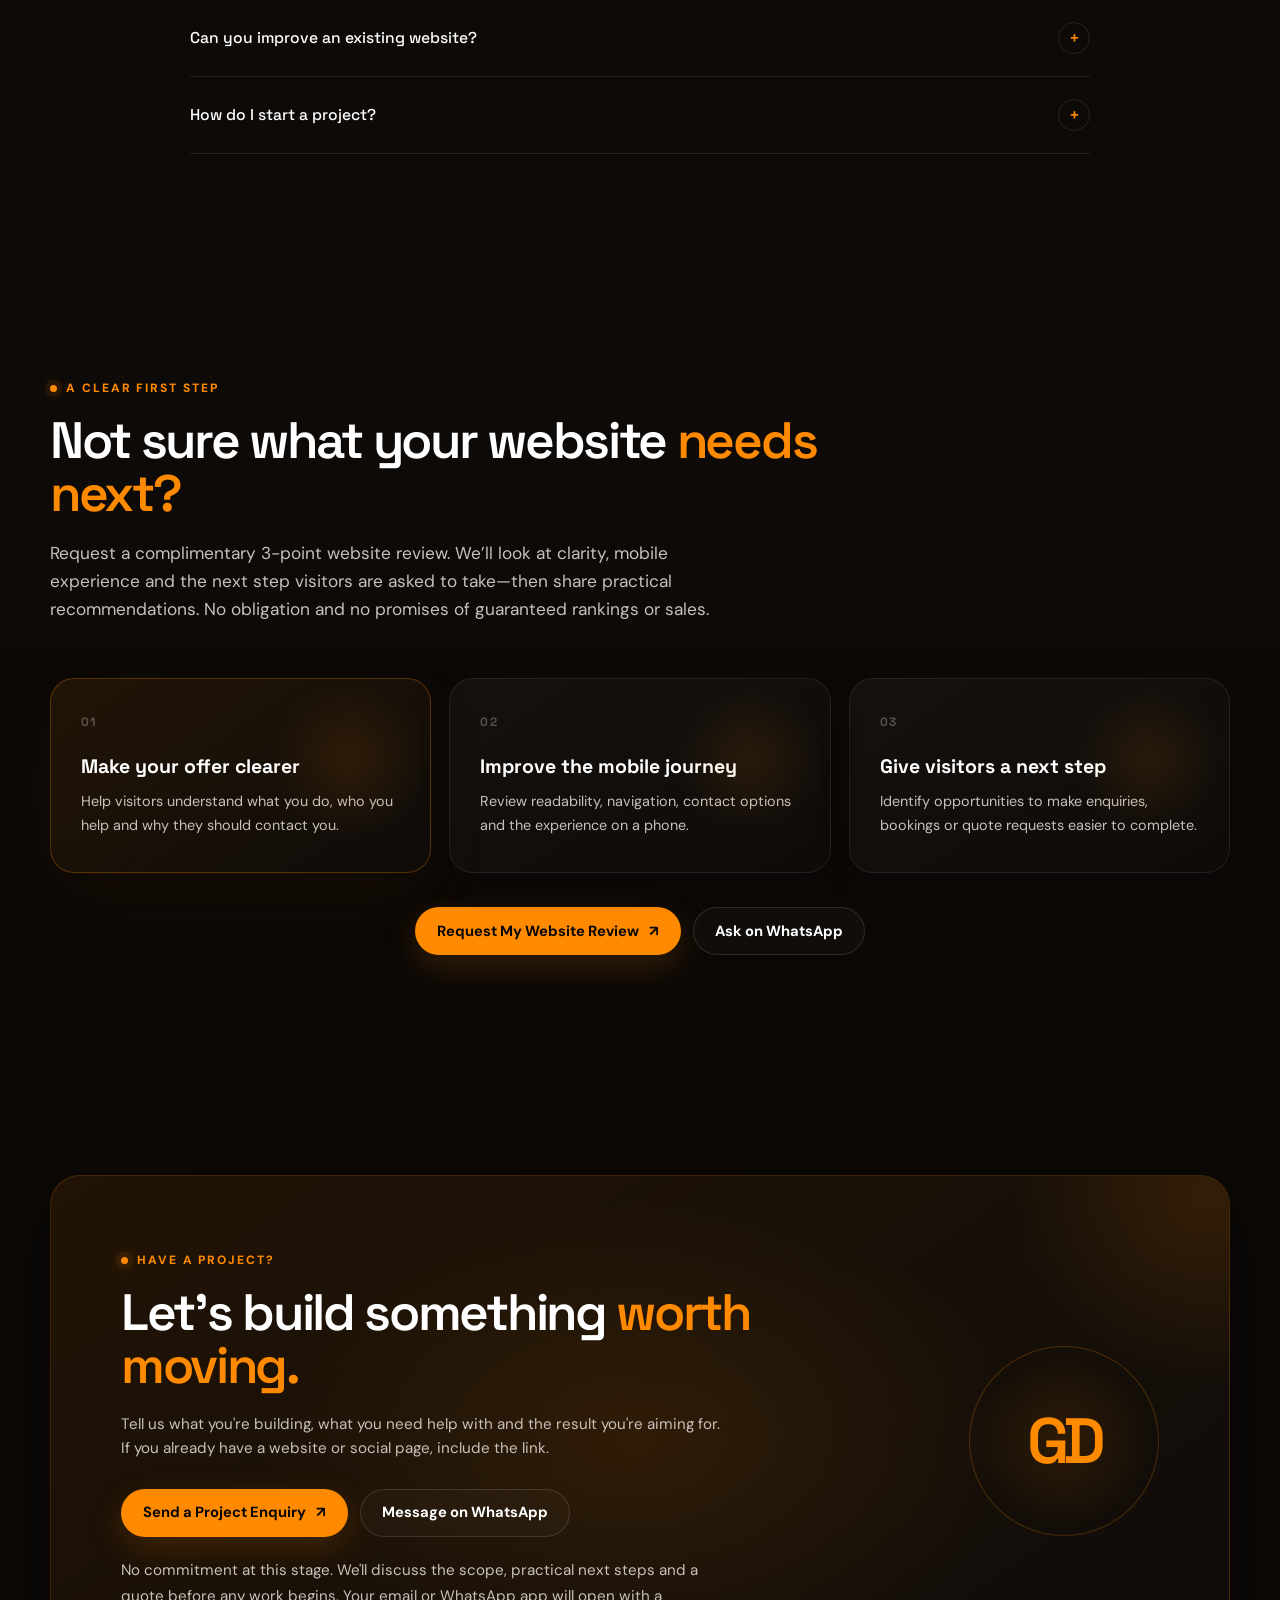
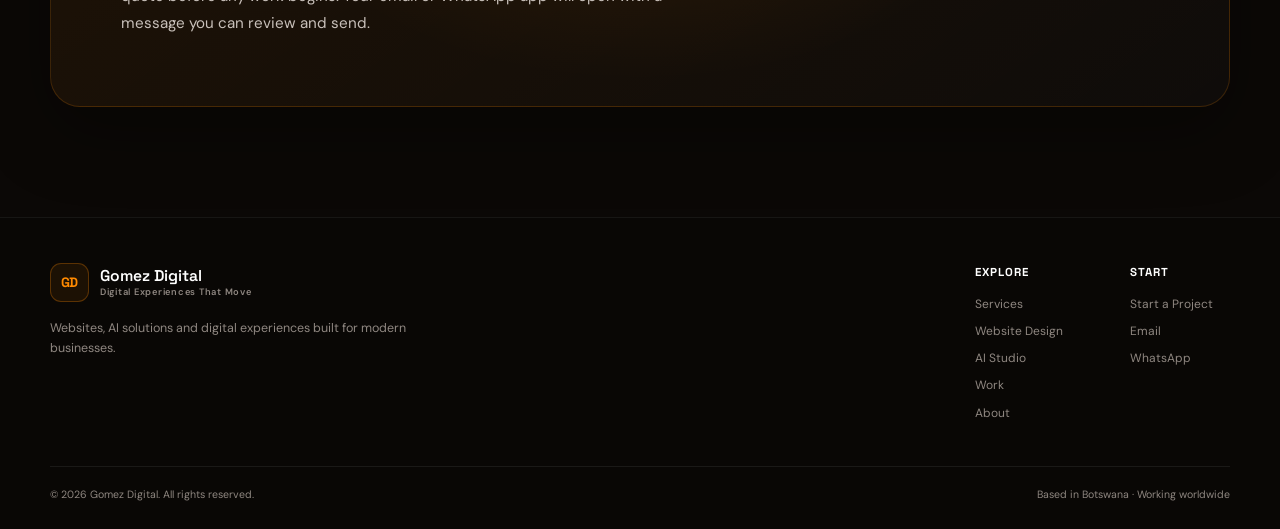
==== commit 2c4e6b34: "Add transparent website packages and starting prices" ====
--- a/index.html
+++ b/index.html
@@ -170,6 +170,8 @@
 
         <a href="#services">Services</a>
 
+        <a href="#packages">Packages</a>
+
         <a href="website-design.html">Website Design</a>
 
         <a href="#ai-studio">AI Studio</a>
@@ -458,6 +460,83 @@
 
       </div>
 
+    </section>
+
+
+    <!-- =========================
+         PACKAGES & PRICING
+    ========================== -->
+    <section class="section pricing-section" id="packages">
+      <div class="container">
+        <div class="section-heading reveal">
+          <div class="eyebrow"><span class="eyebrow-dot"></span> CLEAR STARTING PRICES</div>
+          <h2>Choose the right level.<span>Build with purpose.</span></h2>
+          <p>Transparent starting prices for focused website projects. Every build is scoped in writing before work begins, so you know exactly what is included.</p>
+        </div>
+
+        <div class="pricing-grid">
+          <article class="pricing-card reveal">
+            <div class="pricing-topline">01 · GET ONLINE</div>
+            <h3>Launch</h3>
+            <p class="pricing-summary">A sharp, professional starting point for a new business, offer or personal brand.</p>
+            <div class="pricing-price"><span>From</span><strong>P2,500</strong><small>once-off</small></div>
+            <ul class="pricing-features">
+              <li>One-page website with up to 5 sections</li>
+              <li>Mobile-first responsive layout</li>
+              <li>About, services and contact content structure</li>
+              <li>Email and WhatsApp contact links</li>
+              <li>Basic on-page SEO setup</li>
+              <li>Two revision rounds</li>
+            </ul>
+            <a class="btn btn-secondary pricing-button" href="mailto:gomezdigital514@gmail.com?subject=Launch%20Website%20Package%20Enquiry">Enquire about Launch <span>↗</span></a>
+          </article>
+
+          <article class="pricing-card pricing-featured reveal delay-1">
+            <div class="pricing-ribbon">MOST POPULAR</div>
+            <div class="pricing-topline">02 · GROW WITH CLARITY</div>
+            <h3>Business</h3>
+            <p class="pricing-summary">A stronger online home for businesses that need room to explain services and earn trust.</p>
+            <div class="pricing-price"><span>From</span><strong>P4,500</strong><small>once-off</small></div>
+            <ul class="pricing-features">
+              <li>Up to 5 custom-designed pages</li>
+              <li>Mobile-first responsive layout</li>
+              <li>Structured service and contact pathways</li>
+              <li>Email and WhatsApp enquiry links</li>
+              <li>Basic on-page SEO and metadata</li>
+              <li>Search Console setup guidance</li>
+              <li>Two revision rounds</li>
+            </ul>
+            <a class="btn btn-primary pricing-button" href="mailto:gomezdigital514@gmail.com?subject=Business%20Website%20Package%20Enquiry">Choose Business <span>↗</span></a>
+          </article>
+
+          <article class="pricing-card reveal delay-2">
+            <div class="pricing-topline">03 · LEVEL UP</div>
+            <h3>Growth</h3>
+            <p class="pricing-summary">For established brands that need a deeper website experience and more tailored presentation.</p>
+            <div class="pricing-price"><span>From</span><strong>P7,500</strong><small>once-off</small></div>
+            <ul class="pricing-features">
+              <li>Up to 8 pages, based on agreed scope</li>
+              <li>More tailored visual direction and layouts</li>
+              <li>Expanded service, portfolio or content sections</li>
+              <li>Enhanced on-page SEO structure</li>
+              <li>Analytics setup using client-owned accounts</li>
+              <li>Launch checks and handover notes</li>
+              <li>Three revision rounds</li>
+            </ul>
+            <a class="btn btn-secondary pricing-button" href="mailto:gomezdigital514@gmail.com?subject=Growth%20Website%20Package%20Enquiry">Enquire about Growth <span>↗</span></a>
+          </article>
+        </div>
+
+        <div class="pricing-footnote reveal">
+          <div><strong>Need something beyond a standard website?</strong><p>Landing-page campaigns, online stores, booking systems, custom apps, AI-assisted solutions and workflow automation are quoted separately after we understand the requirements.</p></div>
+          <a href="#contact">Request a custom quote ↗</a>
+        </div>
+
+        <div class="pricing-terms reveal">
+          <span>PRICING NOTES</span>
+          <p>Prices are starting estimates in Botswana pula (BWP), not a final quote. Domain registration, hosting, paid software, third-party subscriptions, professional copywriting, photography and advanced integrations are not included unless specifically listed in your written proposal. Any applicable taxes and payment milestones will be stated in the quote. No work begins until scope and terms are agreed.</p>
+        </div>
+      </div>
     </section>
 
 
--- a/style.css
+++ b/style.css
@@ -4999,3 +4999,28 @@
 /* =========================================================
    END EXPERIENCE POLISH
    ========================================================= */
+
+
+/* =========================================================
+   31. PROJECT ENQUIRY CLARITY
+   ========================================================= */
+
+.cta-note {
+  max-width: 650px;
+  margin: 18px 0 0;
+  color: rgba(255, 255, 255, 0.58);
+  font-size: 0.82rem;
+  line-height: 1.75;
+  text-wrap: pretty;
+}
+
+@media (max-width: 700px) {
+  .cta-note {
+    margin-top: 15px;
+    font-size: 0.78rem;
+  }
+}
+
+/* =========================================================
+   END PROJECT ENQUIRY CLARITY
+   ========================================================= */
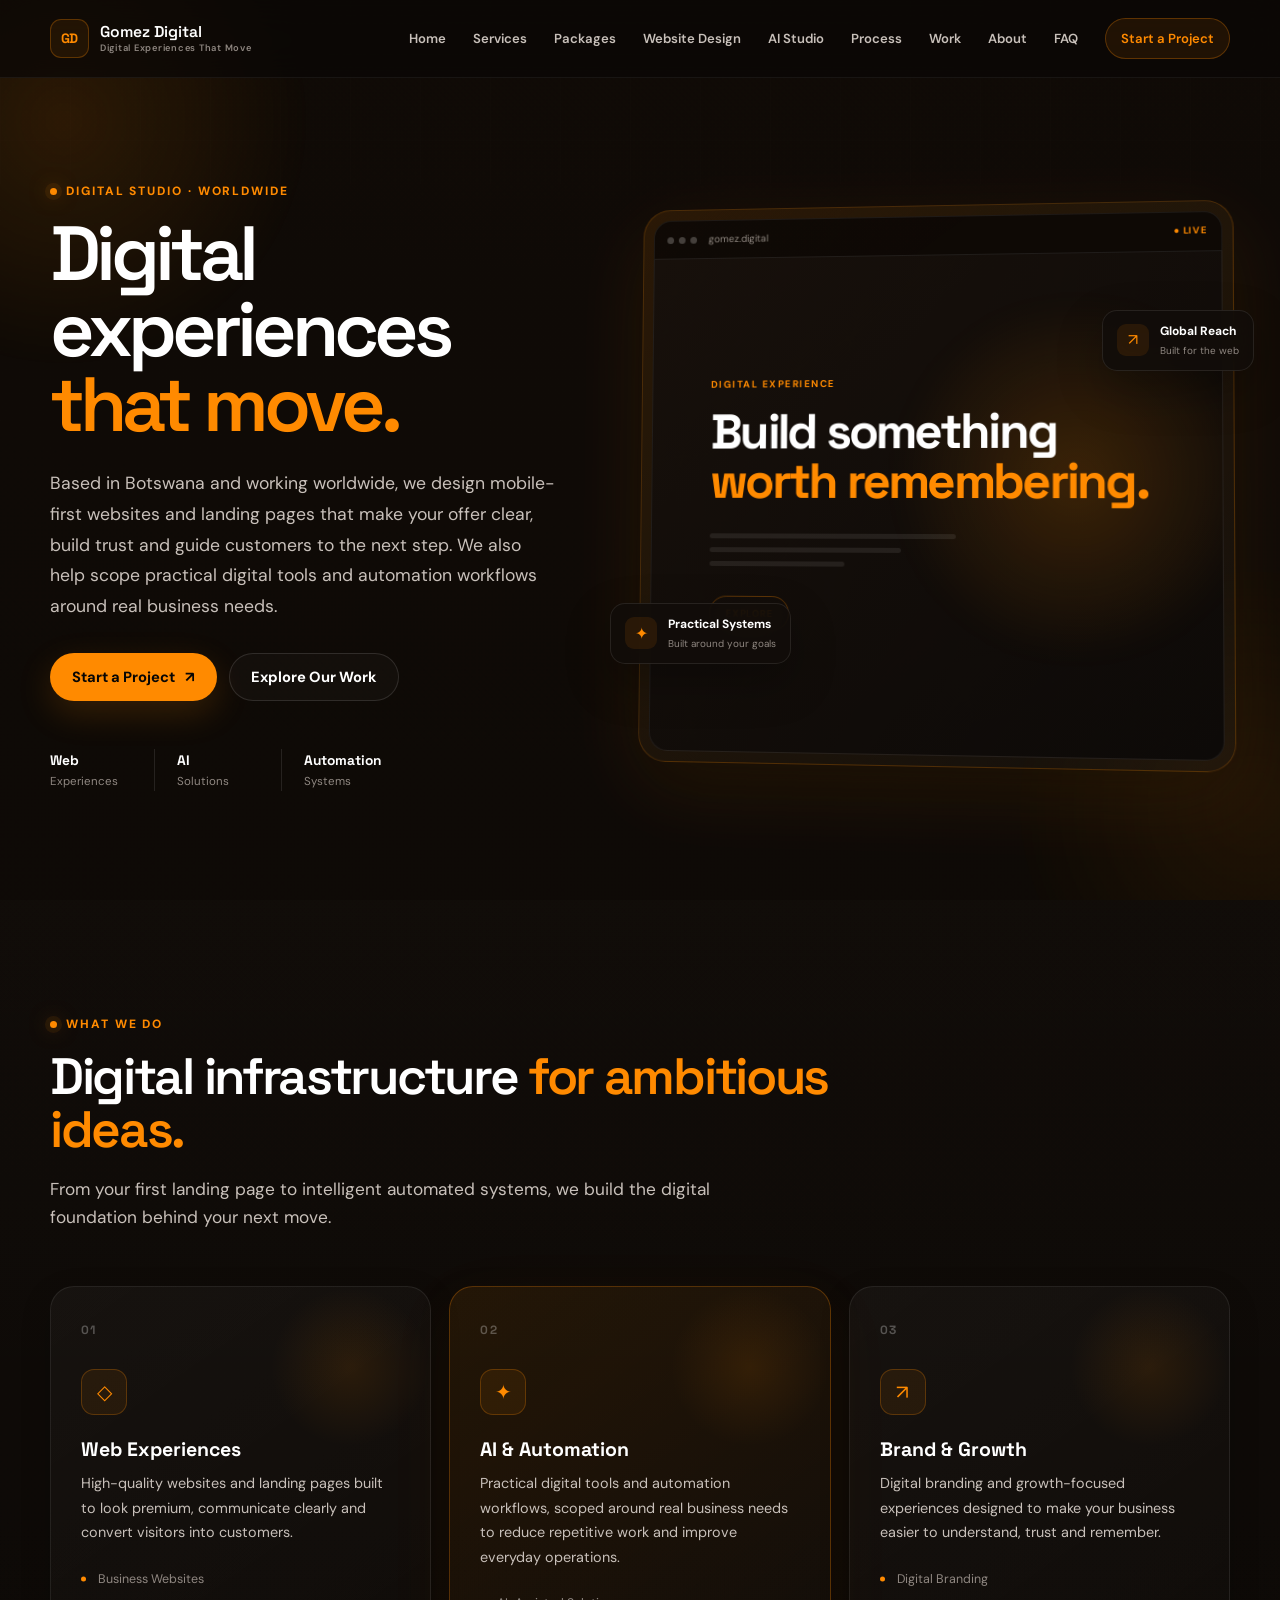
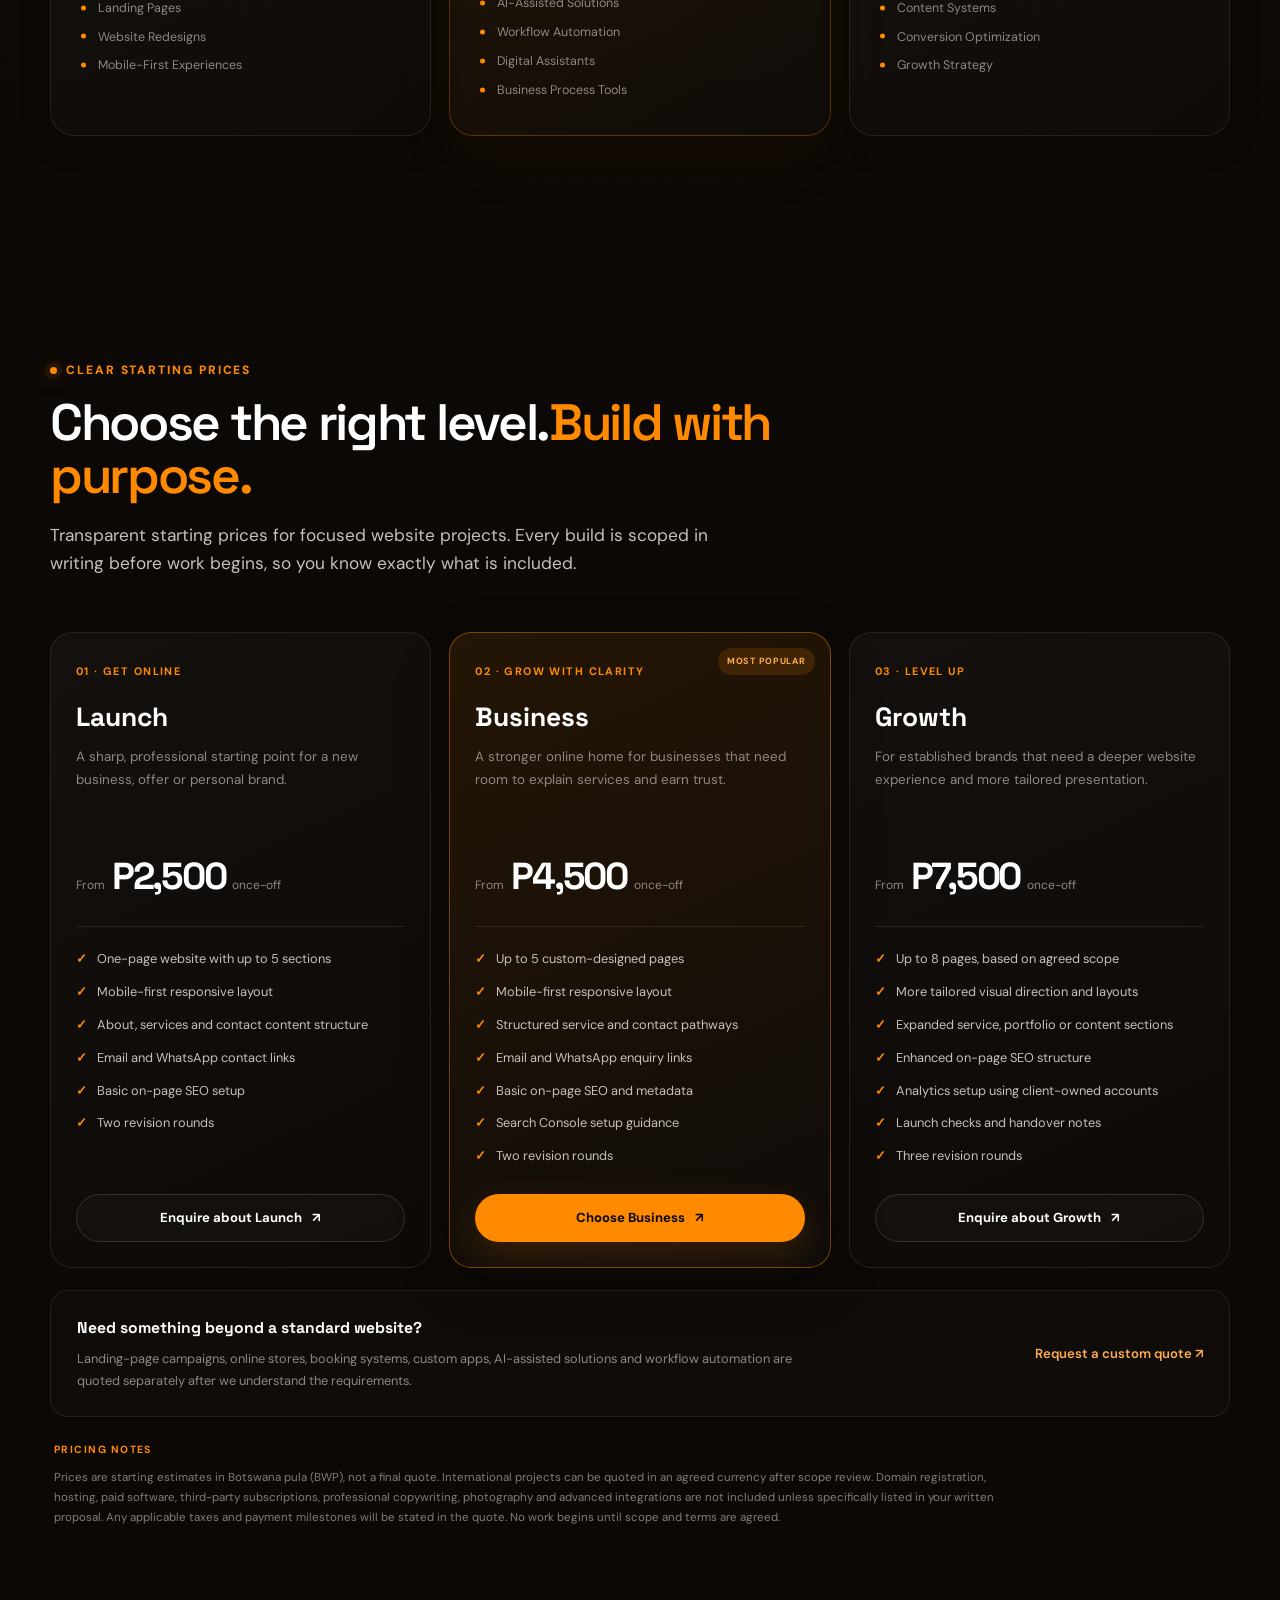
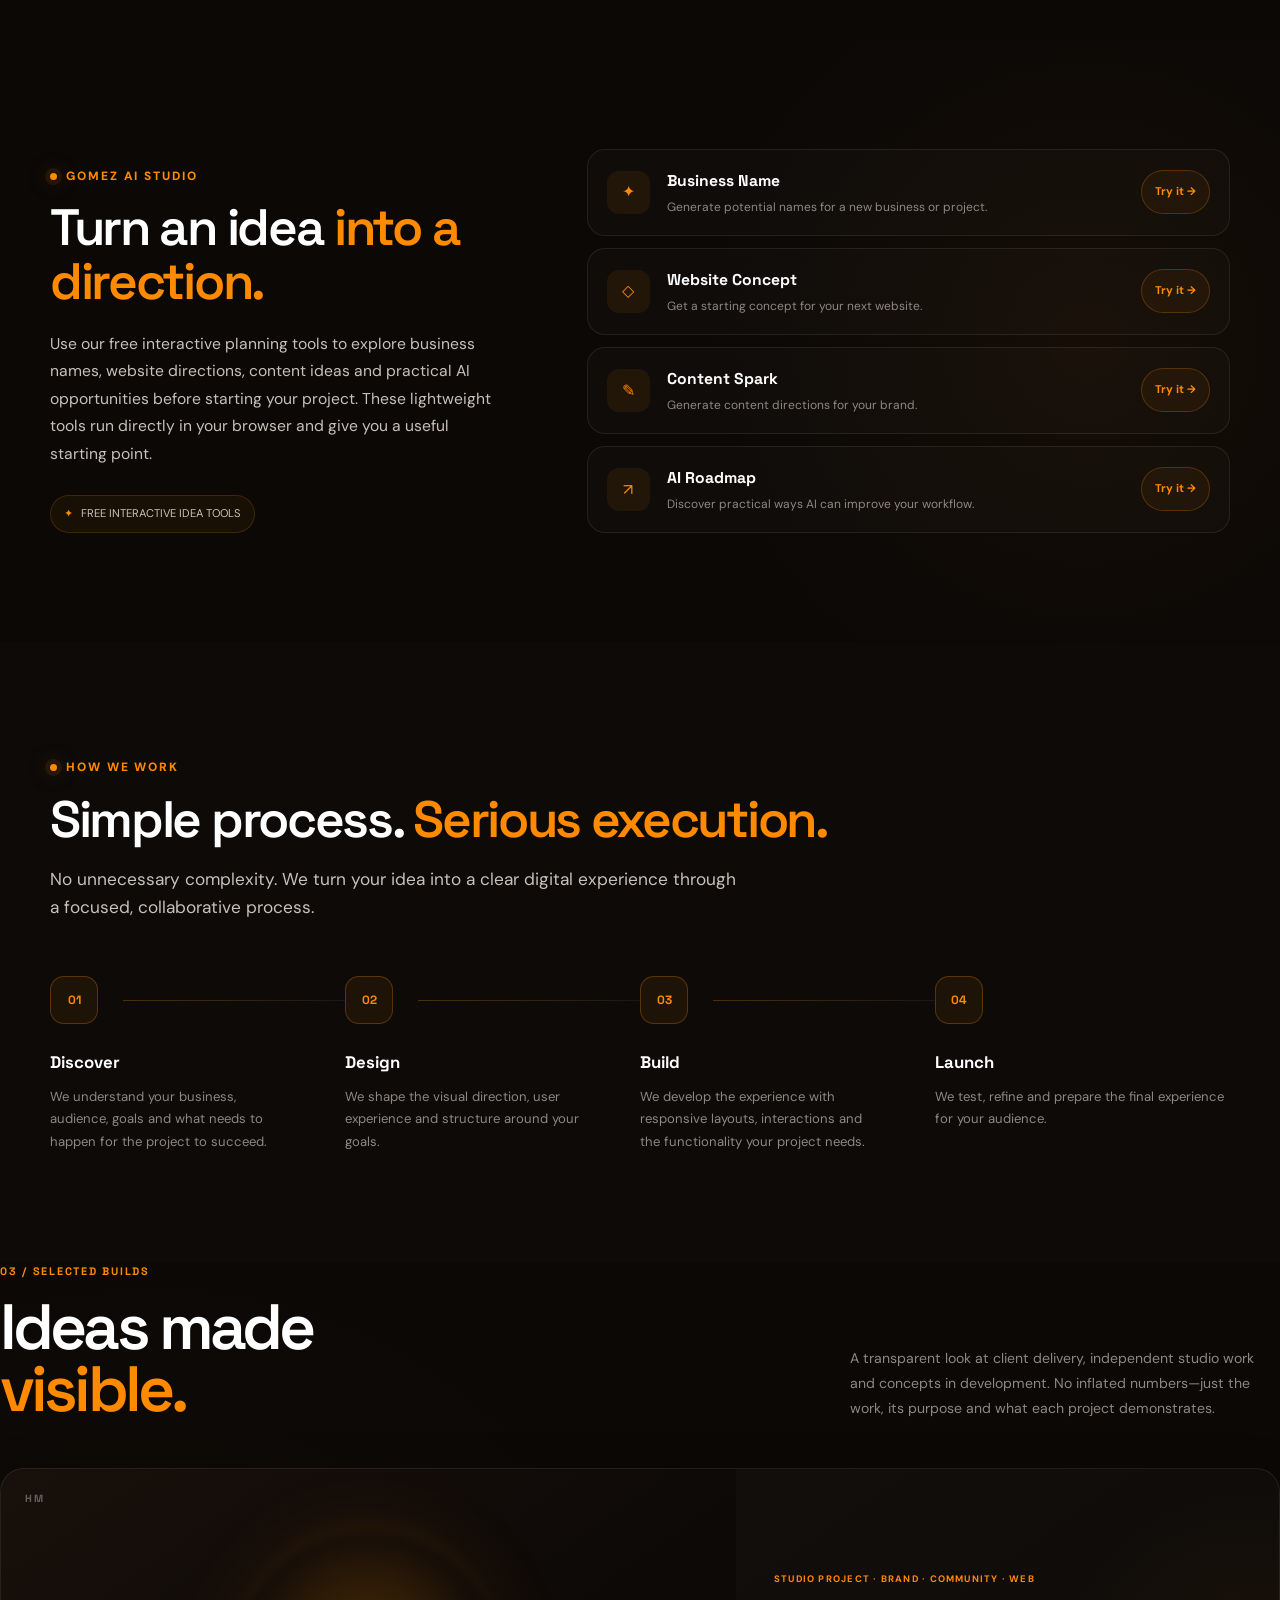
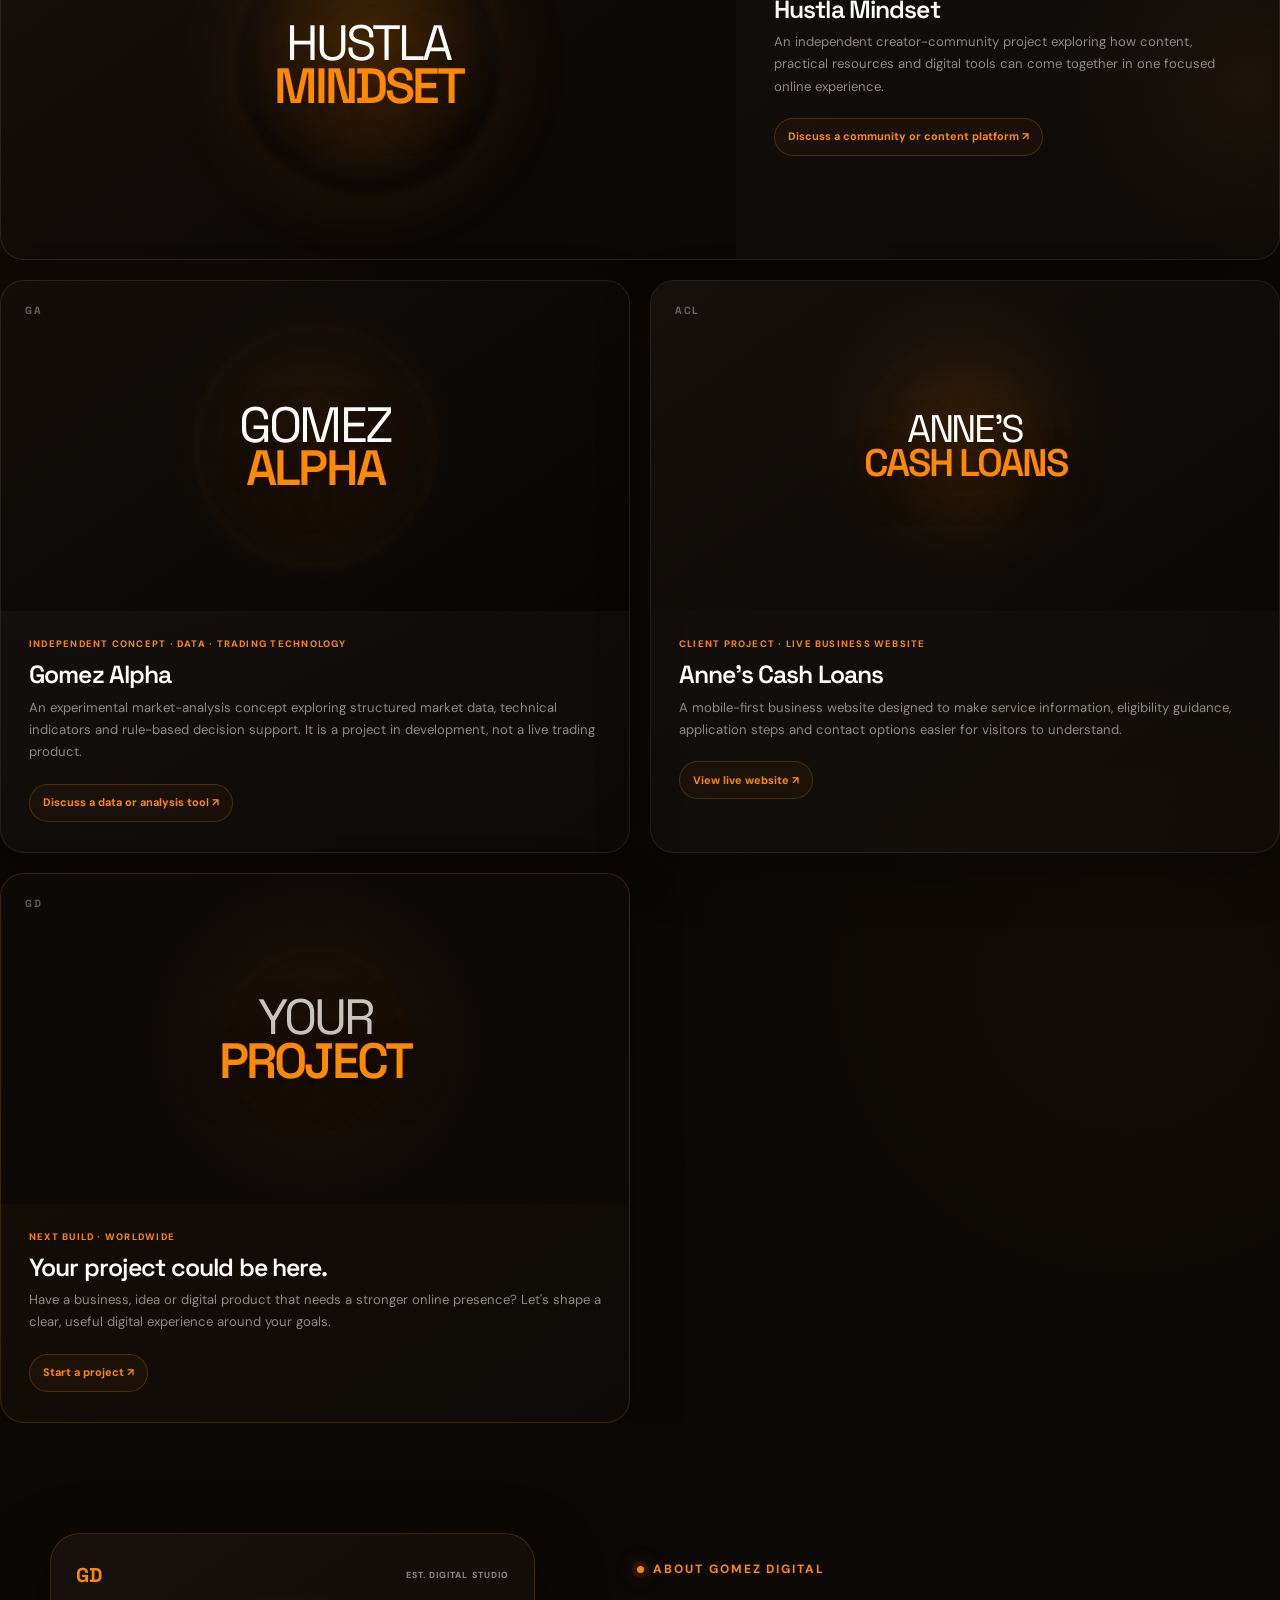
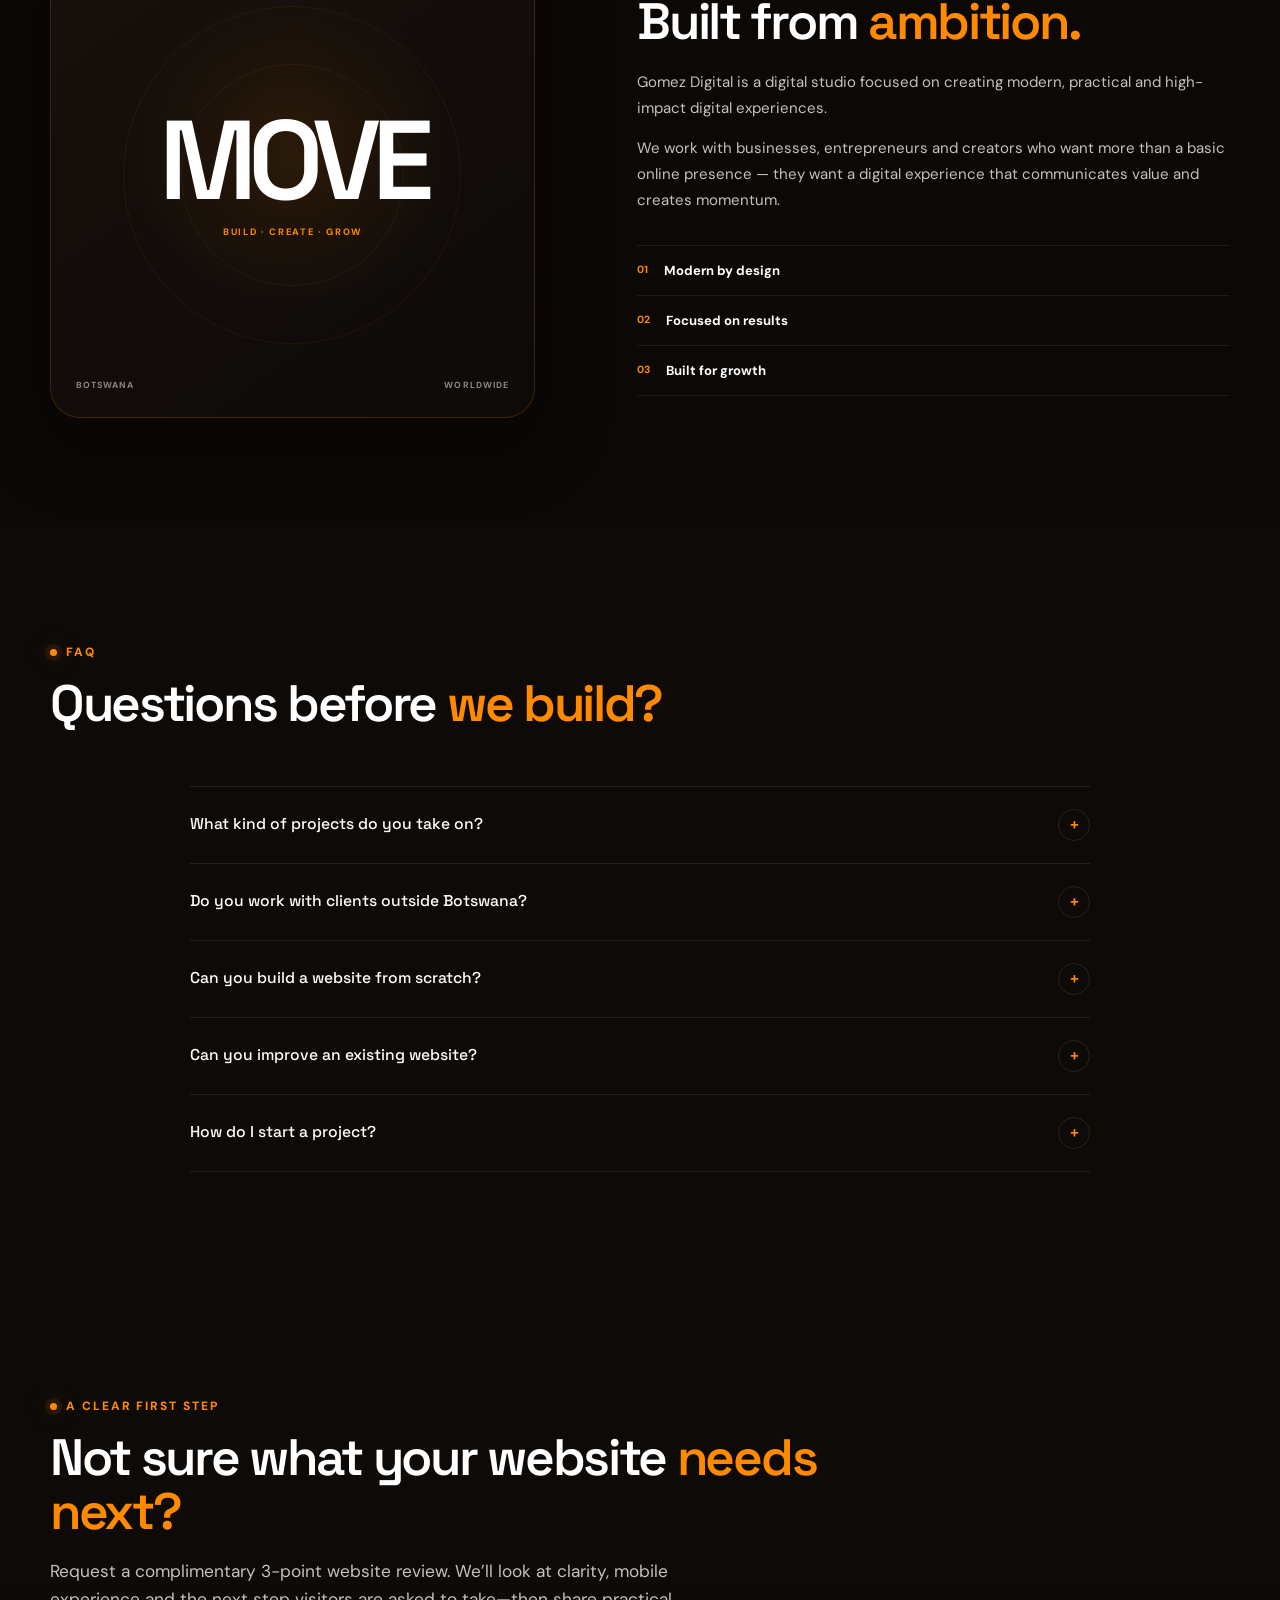
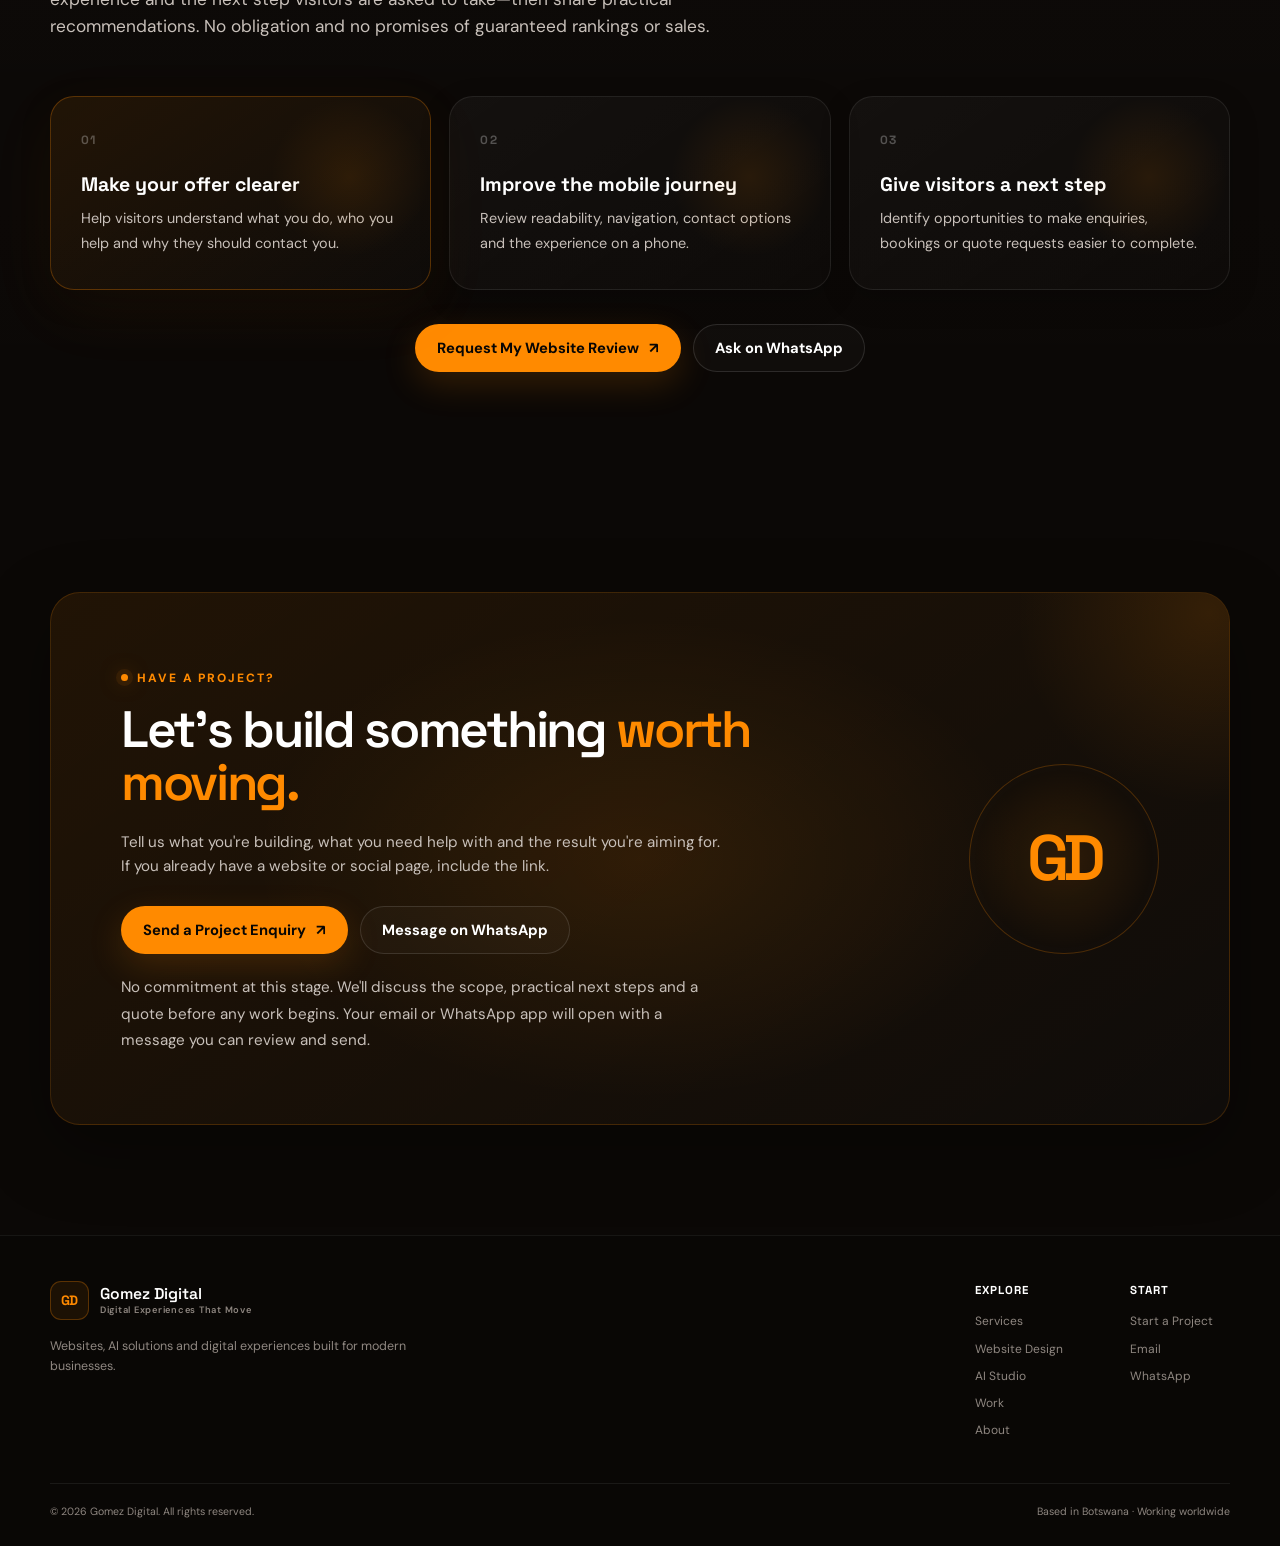
==== commit 56a249b6: "Clarify international project pricing" ====
--- a/index.html
+++ b/index.html
@@ -534,7 +534,7 @@
 
         <div class="pricing-terms reveal">
           <span>PRICING NOTES</span>
-          <p>Prices are starting estimates in Botswana pula (BWP), not a final quote. Domain registration, hosting, paid software, third-party subscriptions, professional copywriting, photography and advanced integrations are not included unless specifically listed in your written proposal. Any applicable taxes and payment milestones will be stated in the quote. No work begins until scope and terms are agreed.</p>
+          <p>Prices are starting estimates in Botswana pula (BWP), not a final quote. International projects can be quoted in an agreed currency after scope review. Domain registration, hosting, paid software, third-party subscriptions, professional copywriting, photography and advanced integrations are not included unless specifically listed in your written proposal. Any applicable taxes and payment milestones will be stated in the quote. No work begins until scope and terms are agreed.</p>
         </div>
       </div>
     </section>
--- a/style.css
+++ b/style.css
@@ -5024,3 +5024,233 @@
 /* =========================================================
    END PROJECT ENQUIRY CLARITY
    ========================================================= */
+
+
+/* =========================================================
+   32. SERVICE PACKAGES & PRICING
+   ========================================================= */
+
+.pricing-section {
+  position: relative;
+  overflow: hidden;
+}
+
+.pricing-grid {
+  display: grid;
+  grid-template-columns: repeat(3, minmax(0, 1fr));
+  align-items: stretch;
+  gap: 18px;
+  margin-top: 46px;
+}
+
+.pricing-card {
+  position: relative;
+  display: flex;
+  flex-direction: column;
+  min-width: 0;
+  padding: 30px 25px 25px;
+  border: 1px solid rgba(255, 255, 255, 0.09);
+  border-radius: 22px;
+  background: linear-gradient(155deg, rgba(255,255,255,0.035), rgba(255,255,255,0.012));
+}
+
+.pricing-featured {
+  border-color: rgba(255, 138, 0, 0.42);
+  background: linear-gradient(155deg, rgba(255,138,0,0.105), rgba(255,255,255,0.018));
+  box-shadow: 0 18px 55px rgba(0,0,0,0.2);
+}
+
+.pricing-topline {
+  color: var(--accent);
+  font-size: 0.68rem;
+  font-weight: 700;
+  letter-spacing: 0.13em;
+}
+
+.pricing-card h3 {
+  margin: 15px 0 8px;
+  font-family: "Space Grotesk", Arial, sans-serif;
+  font-size: 1.65rem;
+}
+
+.pricing-summary {
+  min-height: 76px;
+  margin: 0;
+  color: var(--text-muted);
+  font-size: 0.84rem;
+  line-height: 1.7;
+}
+
+.pricing-price {
+  display: flex;
+  align-items: baseline;
+  flex-wrap: wrap;
+  gap: 7px;
+  margin: 24px 0 20px;
+}
+
+.pricing-price span,
+.pricing-price small {
+  color: var(--text-muted);
+  font-size: 0.75rem;
+}
+
+.pricing-price strong {
+  color: var(--text);
+  font-family: "Space Grotesk", Arial, sans-serif;
+  font-size: clamp(1.8rem, 3vw, 2.35rem);
+  letter-spacing: -0.06em;
+}
+
+.pricing-features {
+  display: grid;
+  gap: 13px;
+  margin: 0 0 28px;
+  padding: 22px 0 0;
+  border-top: 1px solid rgba(255,255,255,0.09);
+  list-style: none;
+}
+
+.pricing-features li {
+  position: relative;
+  padding-left: 21px;
+  color: var(--text-soft);
+  font-size: 0.8rem;
+  line-height: 1.55;
+}
+
+.pricing-features li::before {
+  position: absolute;
+  left: 0;
+  top: 0;
+  color: var(--accent);
+  content: "✓";
+  font-weight: 700;
+}
+
+.pricing-button {
+  width: 100%;
+  justify-content: center;
+  margin-top: auto;
+  min-height: 48px;
+  font-size: 0.82rem;
+}
+
+.pricing-ribbon {
+  position: absolute;
+  top: 15px;
+  right: 15px;
+  padding: 6px 9px;
+  border-radius: 30px;
+  background: rgba(255,138,0,0.14);
+  color: var(--accent-light);
+  font-size: 0.56rem;
+  font-weight: 700;
+  letter-spacing: 0.08em;
+}
+
+.pricing-featured .pricing-topline {
+  padding-right: 94px;
+}
+
+.pricing-footnote {
+  display: flex;
+  align-items: center;
+  justify-content: space-between;
+  gap: 25px;
+  margin-top: 22px;
+  padding: 24px 26px;
+  border: 1px solid rgba(255,255,255,0.08);
+  border-radius: 18px;
+  background: rgba(255,255,255,0.018);
+}
+
+.pricing-footnote strong {
+  font-family: "Space Grotesk", Arial, sans-serif;
+  font-size: 0.98rem;
+}
+
+.pricing-footnote p {
+  max-width: 720px;
+  margin: 7px 0 0;
+  color: var(--text-muted);
+  font-size: 0.8rem;
+  line-height: 1.7;
+}
+
+.pricing-footnote a {
+  flex: 0 0 auto;
+  color: var(--accent-light);
+  font-size: 0.82rem;
+  font-weight: 600;
+  text-underline-offset: 4px;
+}
+
+.pricing-terms {
+  margin-top: 18px;
+  padding: 0 4px;
+}
+
+.pricing-terms span {
+  color: var(--accent);
+  font-size: 0.65rem;
+  font-weight: 700;
+  letter-spacing: 0.14em;
+}
+
+.pricing-terms p {
+  max-width: 950px;
+  margin: 8px 0 0;
+  color: rgba(255,255,255,0.48);
+  font-size: 0.72rem;
+  line-height: 1.75;
+}
+
+@media (max-width: 980px) {
+  .pricing-grid {
+    grid-template-columns: repeat(2, minmax(0, 1fr));
+  }
+
+  .pricing-card:last-child {
+    grid-column: 1 / -1;
+  }
+}
+
+@media (max-width: 650px) {
+  .pricing-grid {
+    grid-template-columns: minmax(0, 1fr);
+    gap: 14px;
+    margin-top: 30px;
+  }
+
+  .pricing-card:last-child {
+    grid-column: auto;
+  }
+
+  .pricing-card {
+    padding: 25px 21px 21px;
+  }
+
+  .pricing-summary {
+    min-height: 0;
+  }
+
+  .pricing-price {
+    margin: 20px 0 17px;
+  }
+
+  .pricing-footnote {
+    align-items: flex-start;
+    flex-direction: column;
+    gap: 13px;
+    padding: 21px;
+  }
+
+  .pricing-footnote a {
+    white-space: normal;
+  }
+}
+
+/* =========================================================
+   END SERVICE PACKAGES & PRICING
+   ========================================================= */
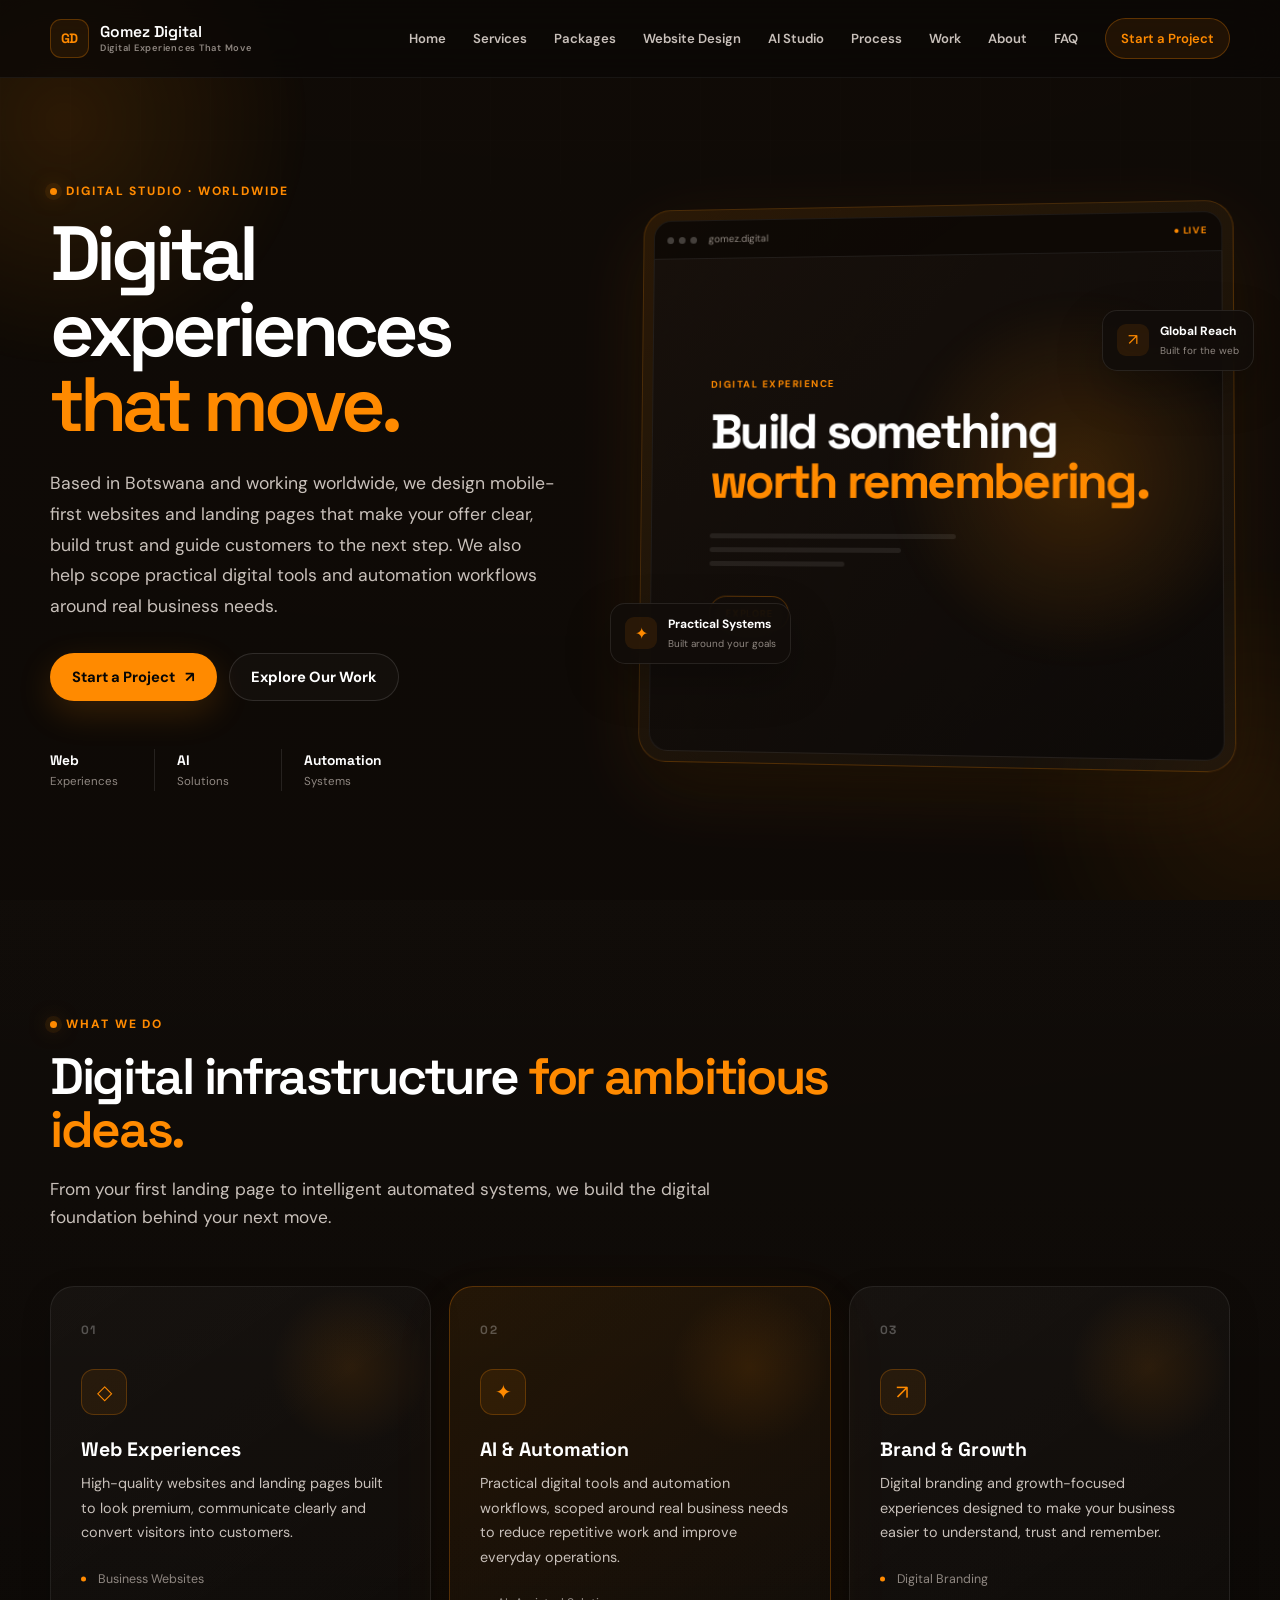
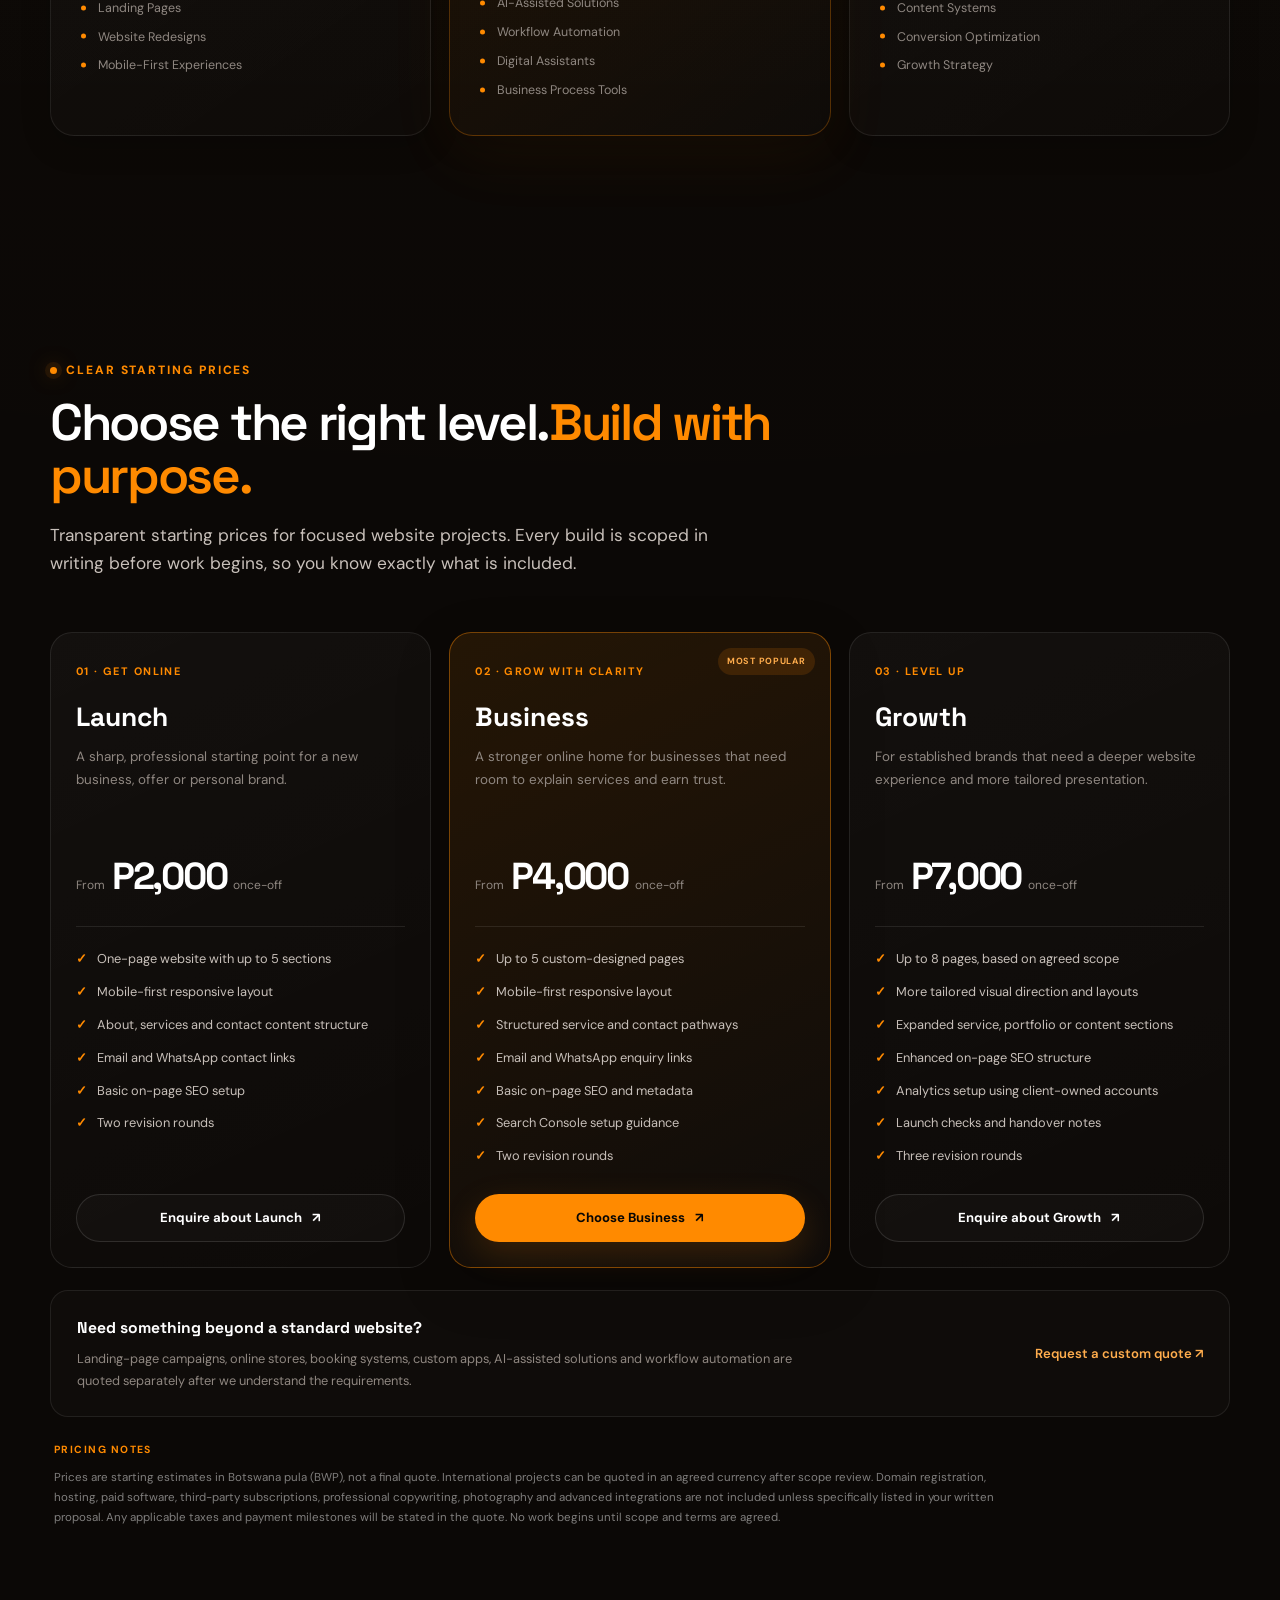
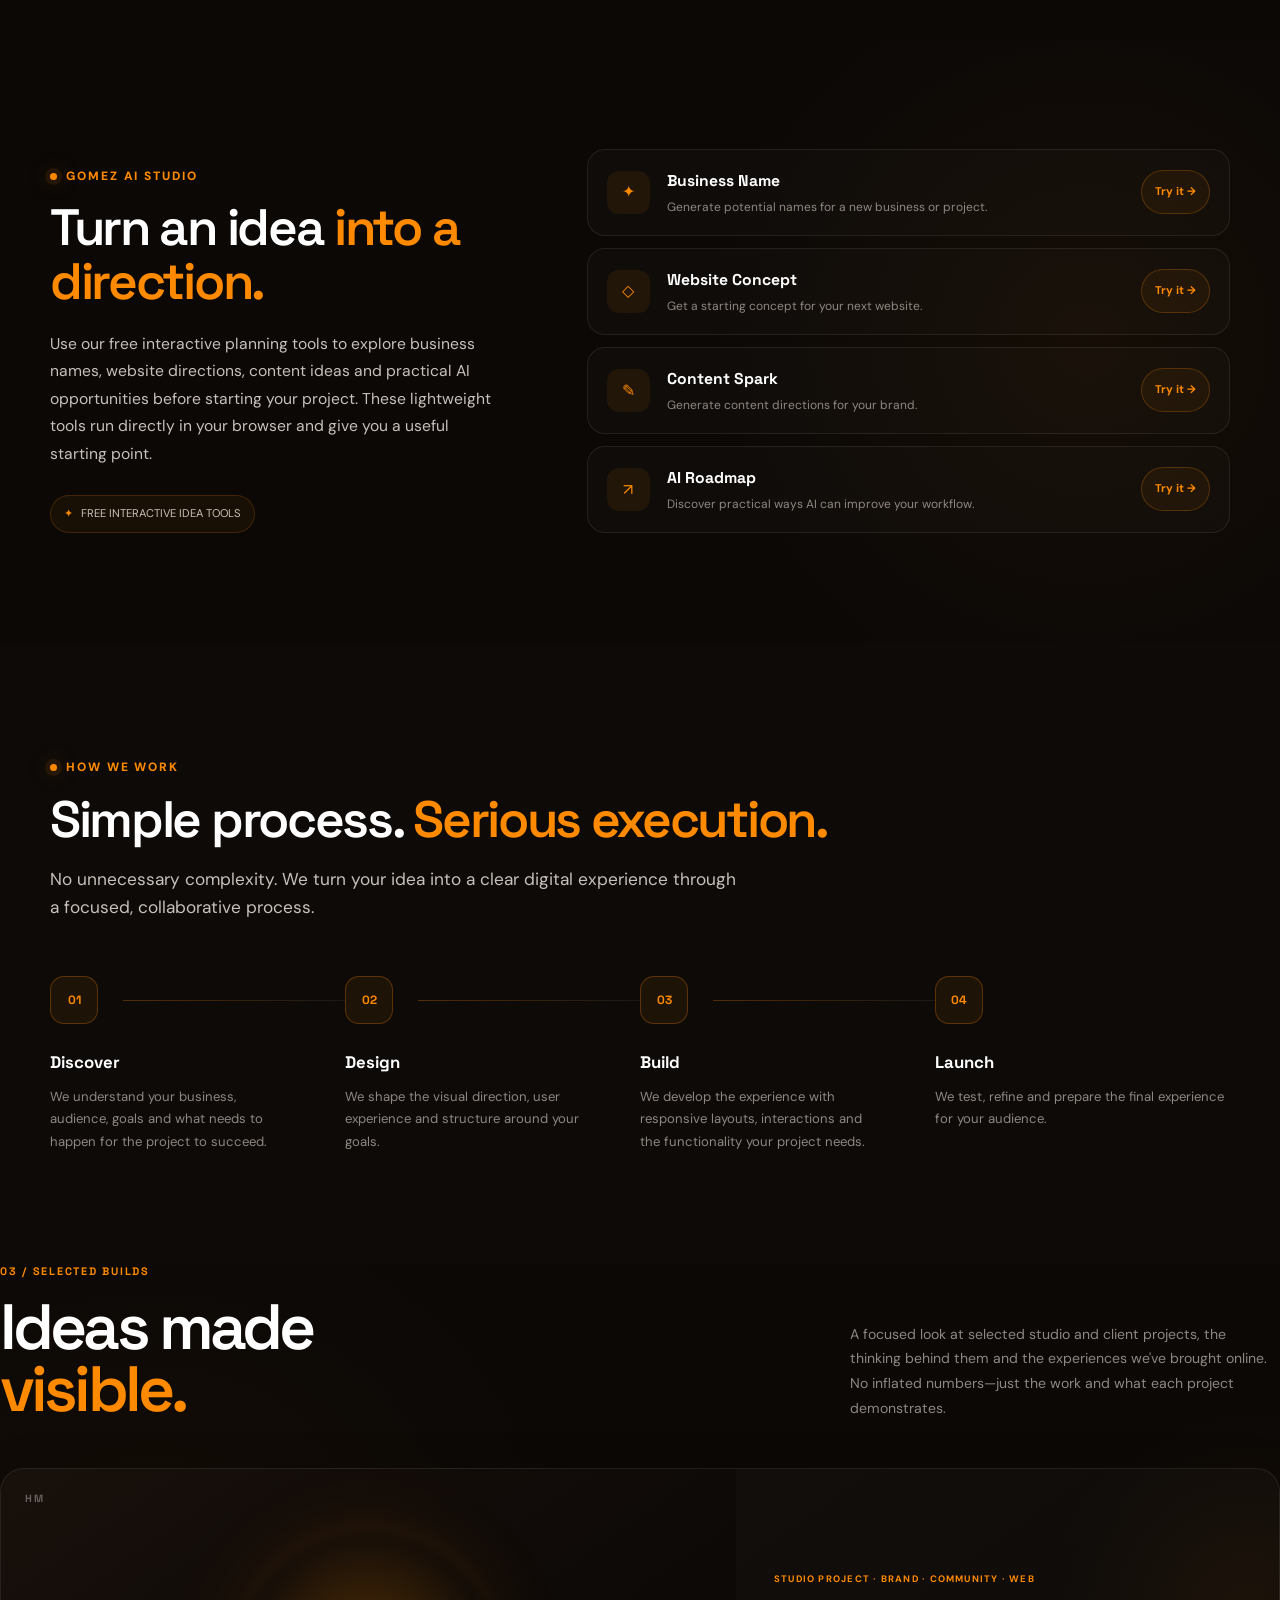
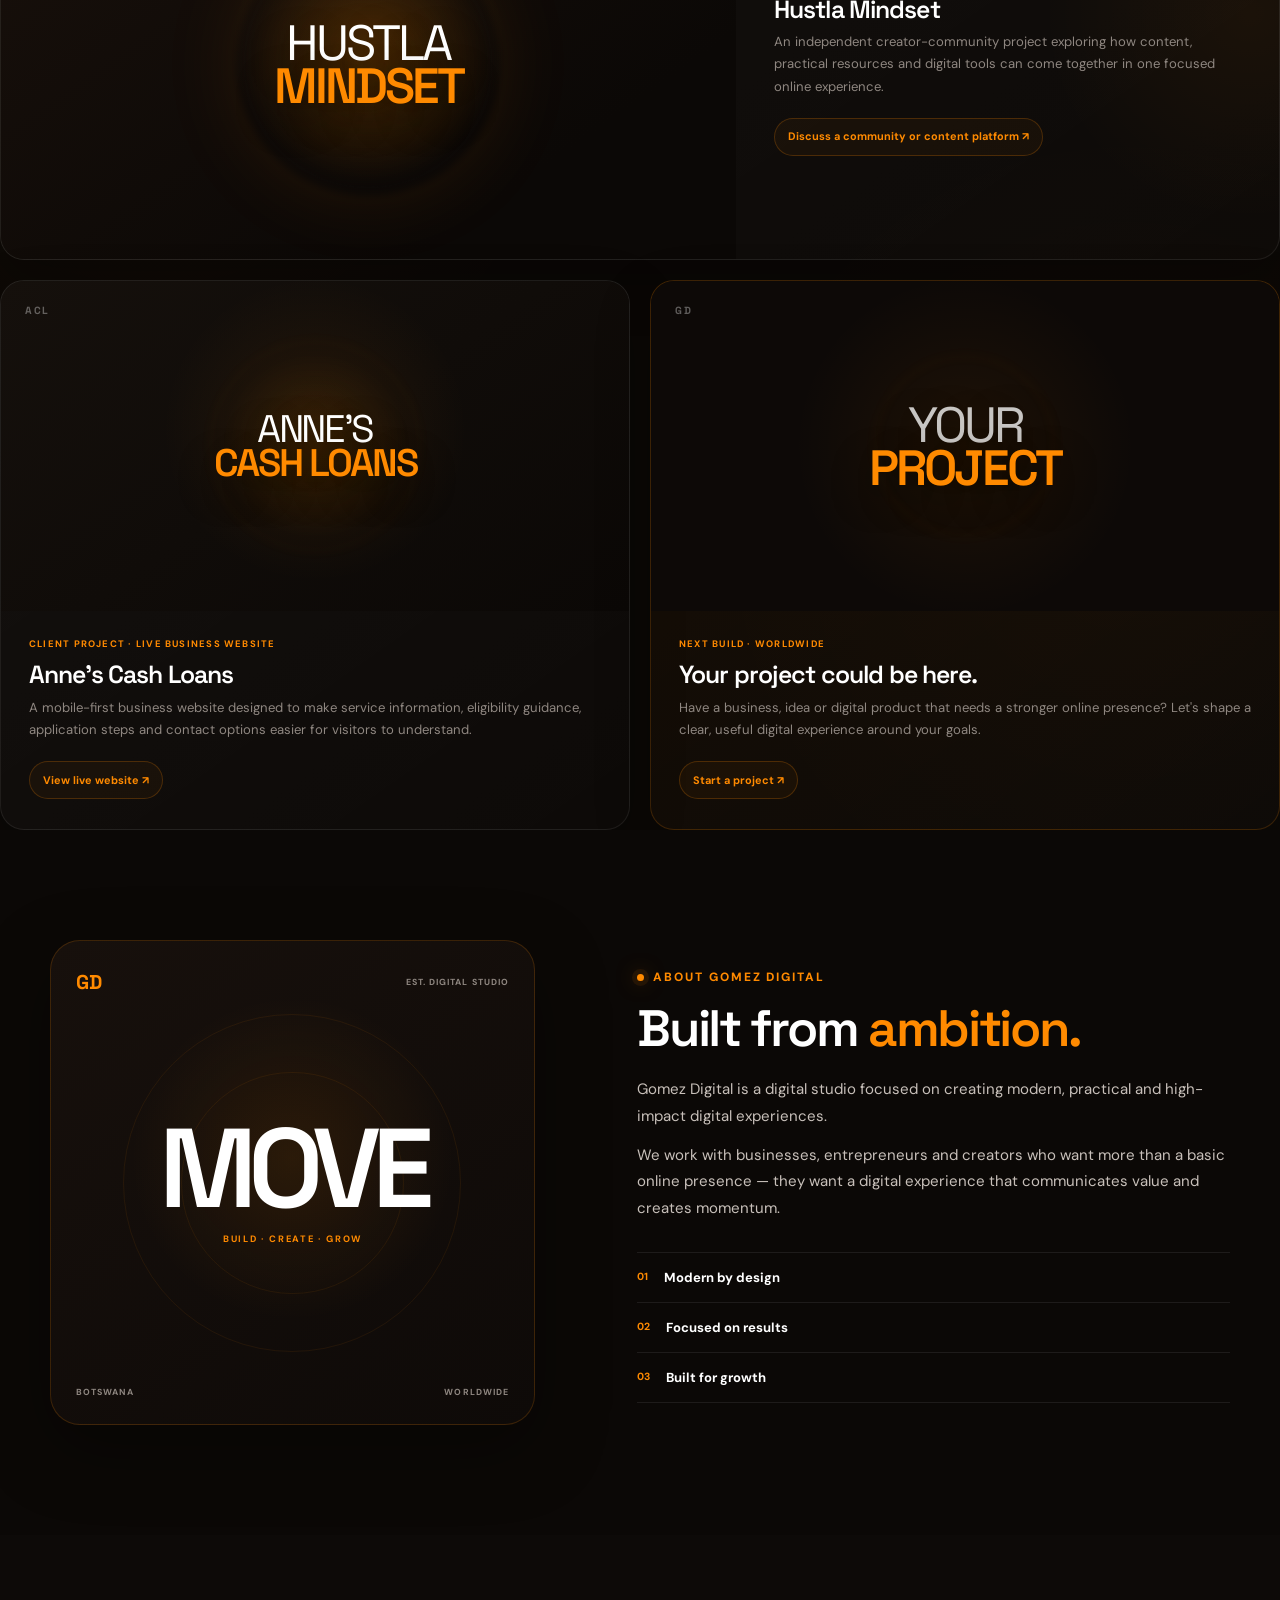
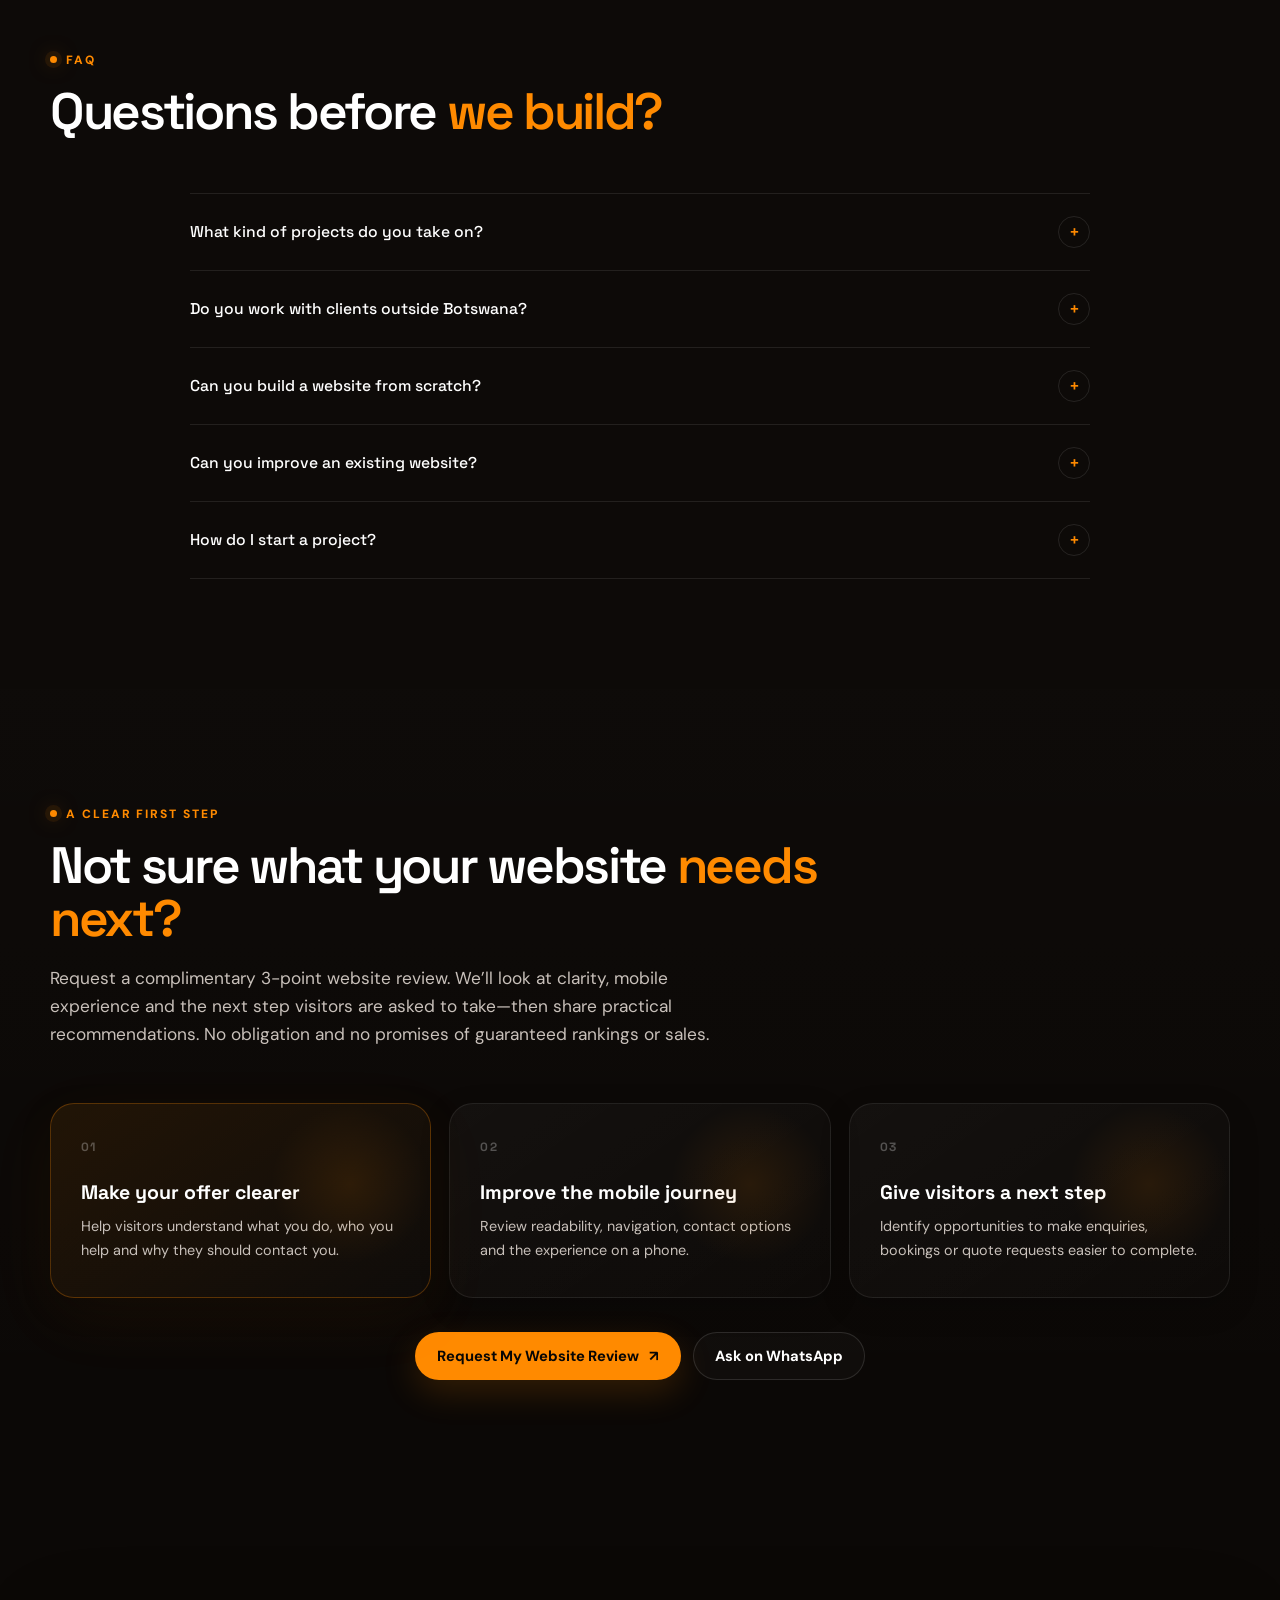
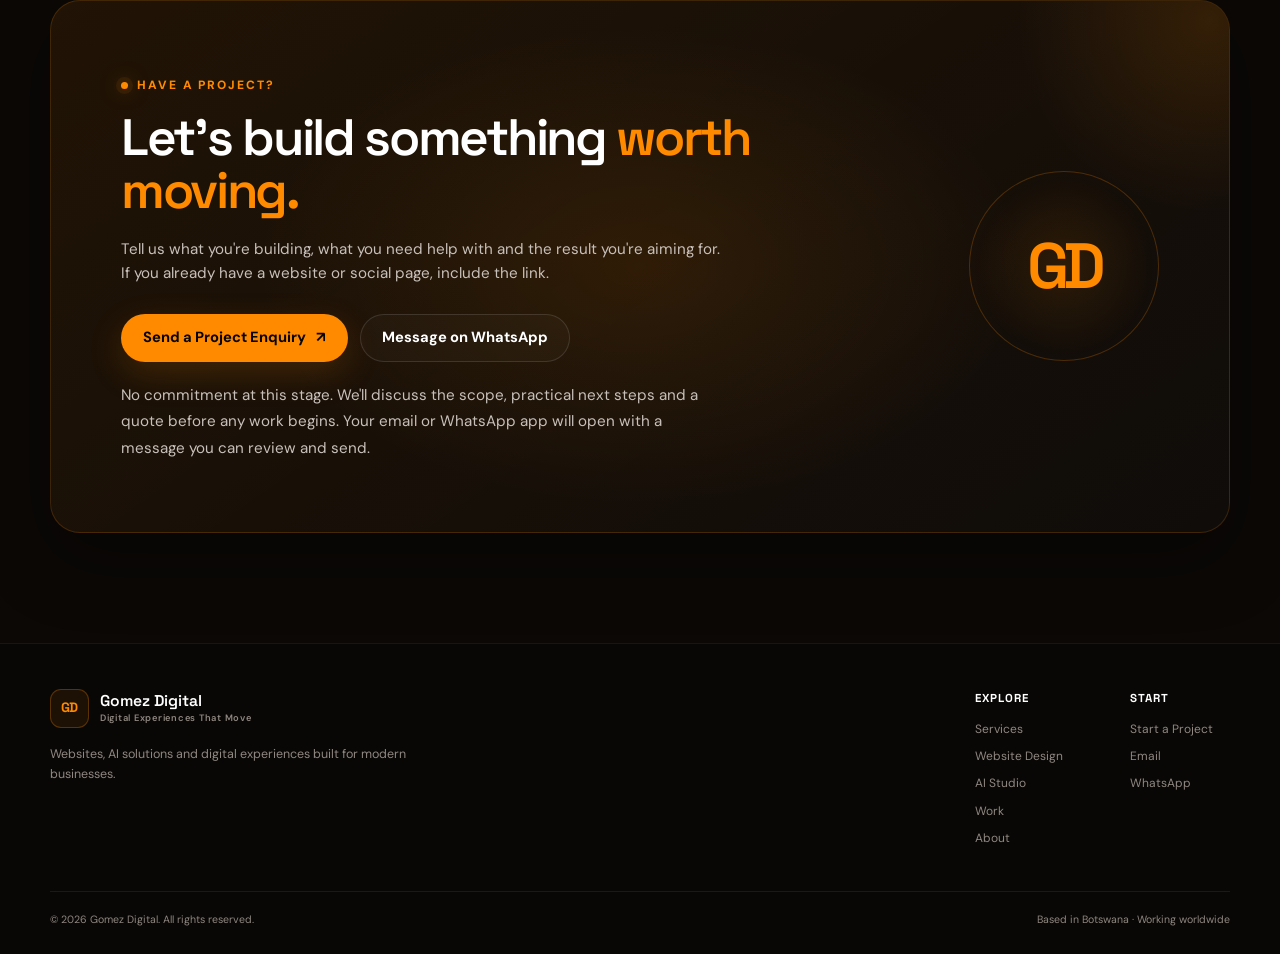
==== commit e8808a86: "Adjust starter website pricing and remove Gomez Alpha from portfolio" ====
--- a/index.html
+++ b/index.html
@@ -479,7 +479,7 @@
             <div class="pricing-topline">01 · GET ONLINE</div>
             <h3>Launch</h3>
             <p class="pricing-summary">A sharp, professional starting point for a new business, offer or personal brand.</p>
-            <div class="pricing-price"><span>From</span><strong>P2,500</strong><small>once-off</small></div>
+            <div class="pricing-price"><span>From</span><strong>P2,000</strong><small>once-off</small></div>
             <ul class="pricing-features">
               <li>One-page website with up to 5 sections</li>
               <li>Mobile-first responsive layout</li>
@@ -496,7 +496,7 @@
             <div class="pricing-topline">02 · GROW WITH CLARITY</div>
             <h3>Business</h3>
             <p class="pricing-summary">A stronger online home for businesses that need room to explain services and earn trust.</p>
-            <div class="pricing-price"><span>From</span><strong>P4,500</strong><small>once-off</small></div>
+            <div class="pricing-price"><span>From</span><strong>P4,000</strong><small>once-off</small></div>
             <ul class="pricing-features">
               <li>Up to 5 custom-designed pages</li>
               <li>Mobile-first responsive layout</li>
@@ -513,7 +513,7 @@
             <div class="pricing-topline">03 · LEVEL UP</div>
             <h3>Growth</h3>
             <p class="pricing-summary">For established brands that need a deeper website experience and more tailored presentation.</p>
-            <div class="pricing-price"><span>From</span><strong>P7,500</strong><small>once-off</small></div>
+            <div class="pricing-price"><span>From</span><strong>P7,000</strong><small>once-off</small></div>
             <ul class="pricing-features">
               <li>Up to 8 pages, based on agreed scope</li>
               <li>More tailored visual direction and layouts</li>
@@ -798,9 +798,9 @@
           <h2>Ideas made<br><em>visible.</em></h2>
         </div>
         <p>
-          A transparent look at client delivery, independent studio work and
-          concepts in development. No inflated numbers—just the work, its purpose
-          and what each project demonstrates.
+          A focused look at selected studio and client projects, the thinking
+          behind them and the experiences we've brought online. No inflated
+          numbers—just the work and what each project demonstrates.
         </p>
       </div>
 
@@ -819,23 +819,6 @@
               focused online experience.
             </p>
             <a href="#contact">Discuss a community or content platform ↗</a>
-          </div>
-        </article>
-
-        <article class="project reveal delay-1">
-          <div class="project-art art-alpha">
-            <span>GA</span>
-            <div>GOMEZ<br><b>ALPHA</b></div>
-          </div>
-          <div class="project-info">
-            <span>INDEPENDENT CONCEPT · DATA · TRADING TECHNOLOGY</span>
-            <h3>Gomez Alpha</h3>
-            <p>
-              An experimental market-analysis concept exploring structured
-              market data, technical indicators and rule-based decision support.
-              It is a project in development, not a live trading product.
-            </p>
-            <a href="#contact">Discuss a data or analysis tool ↗</a>
           </div>
         </article>
 
